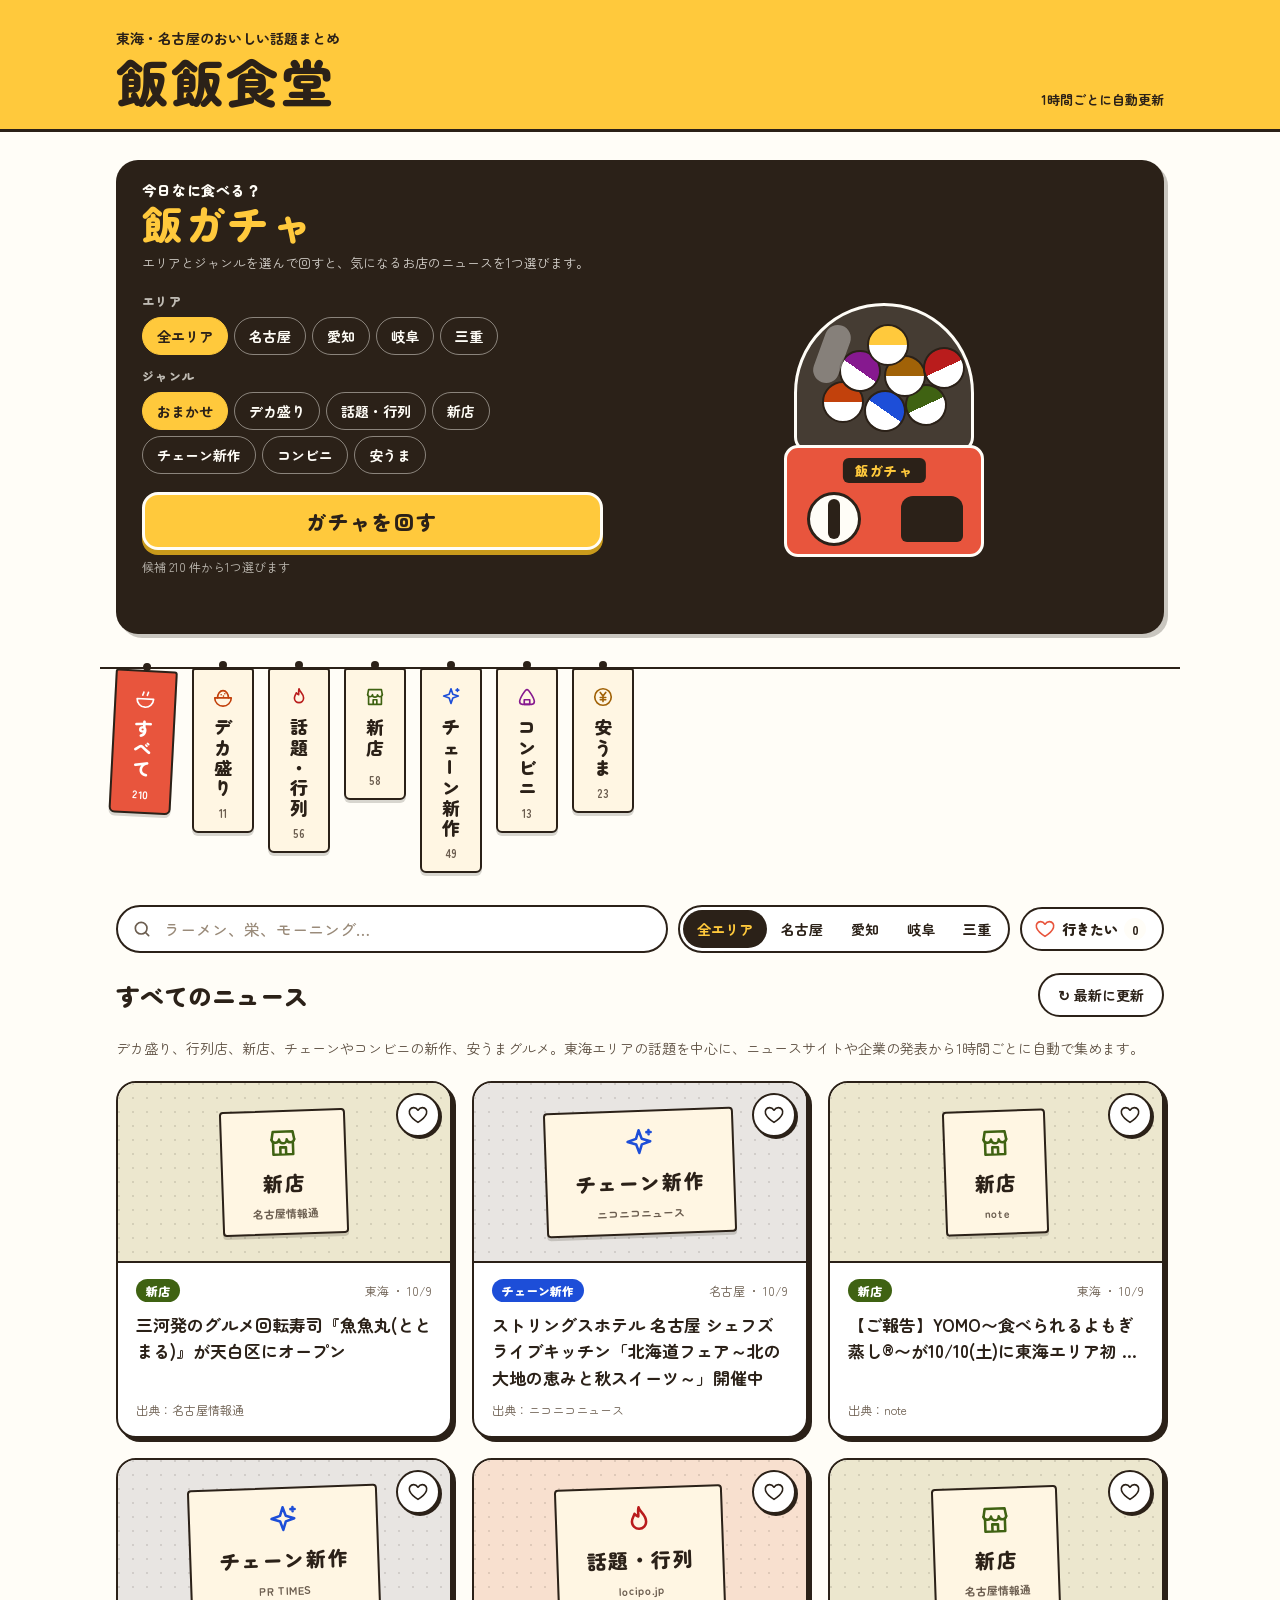
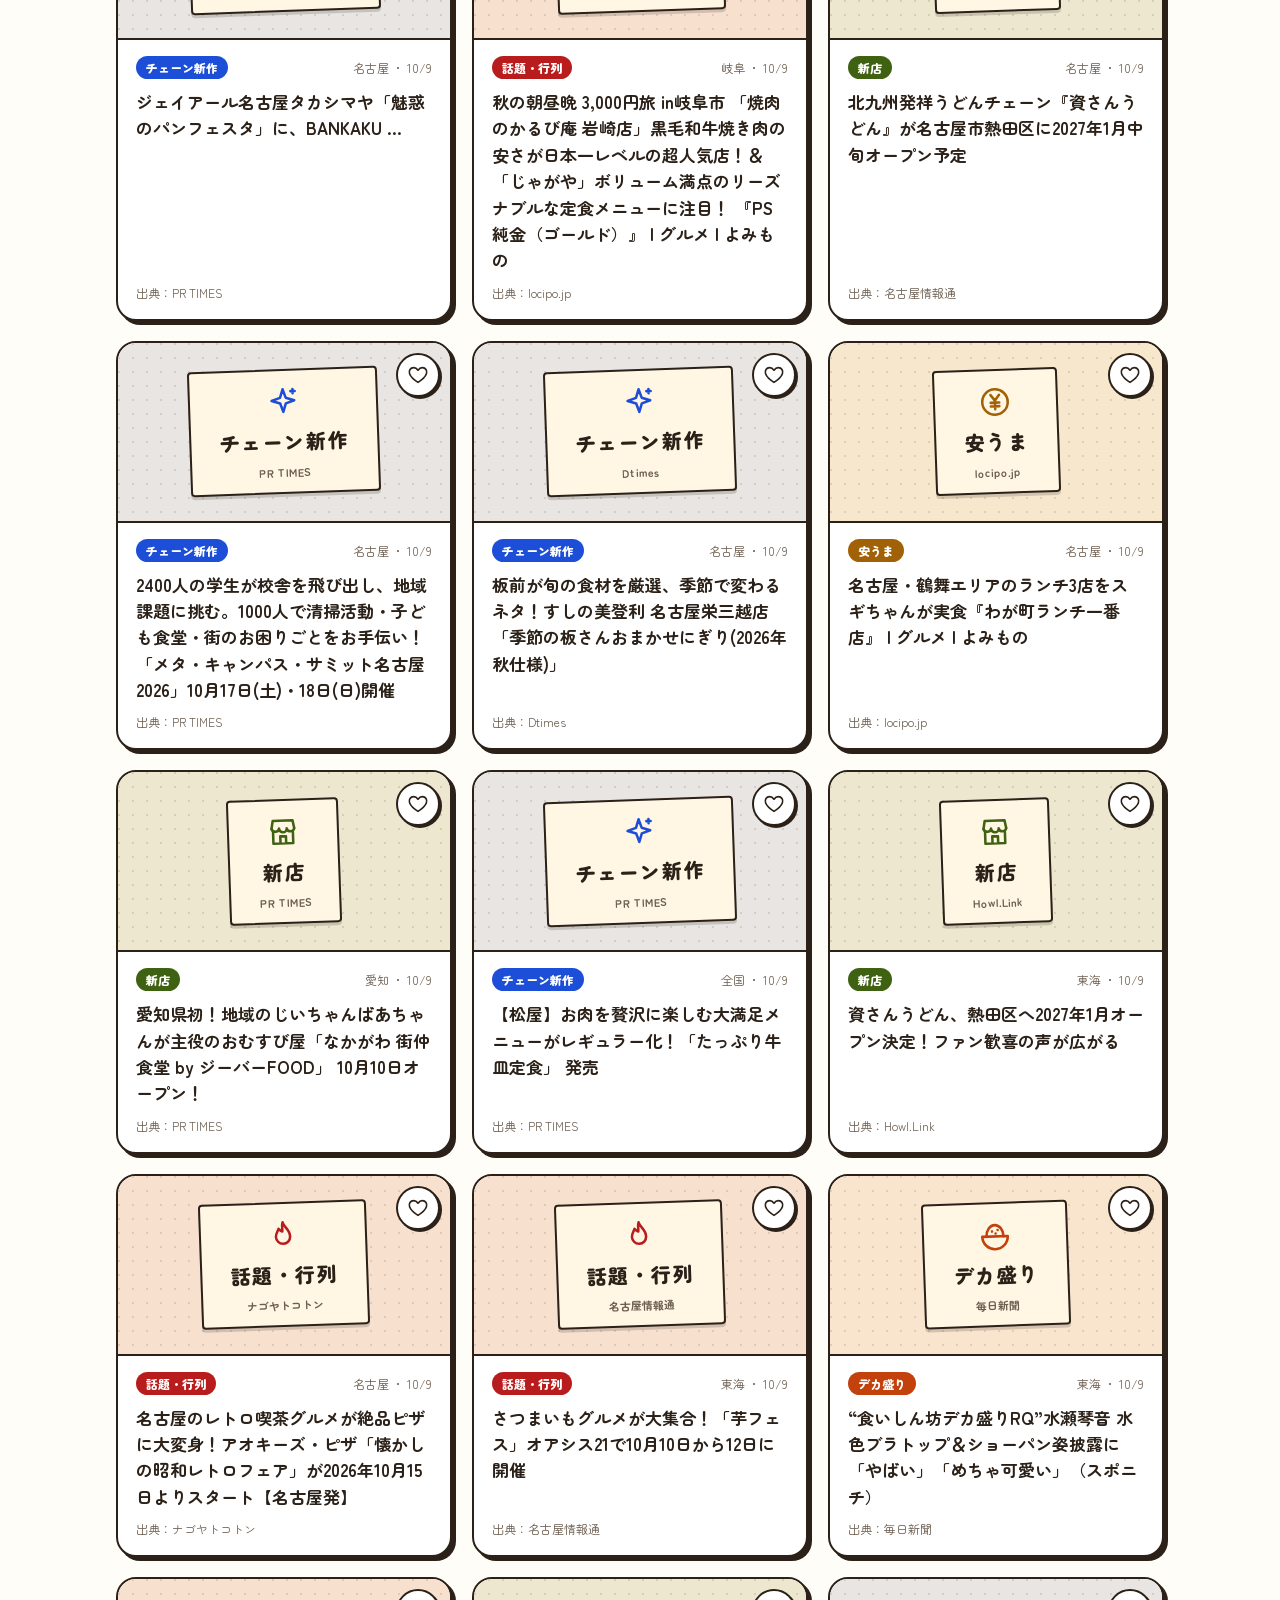
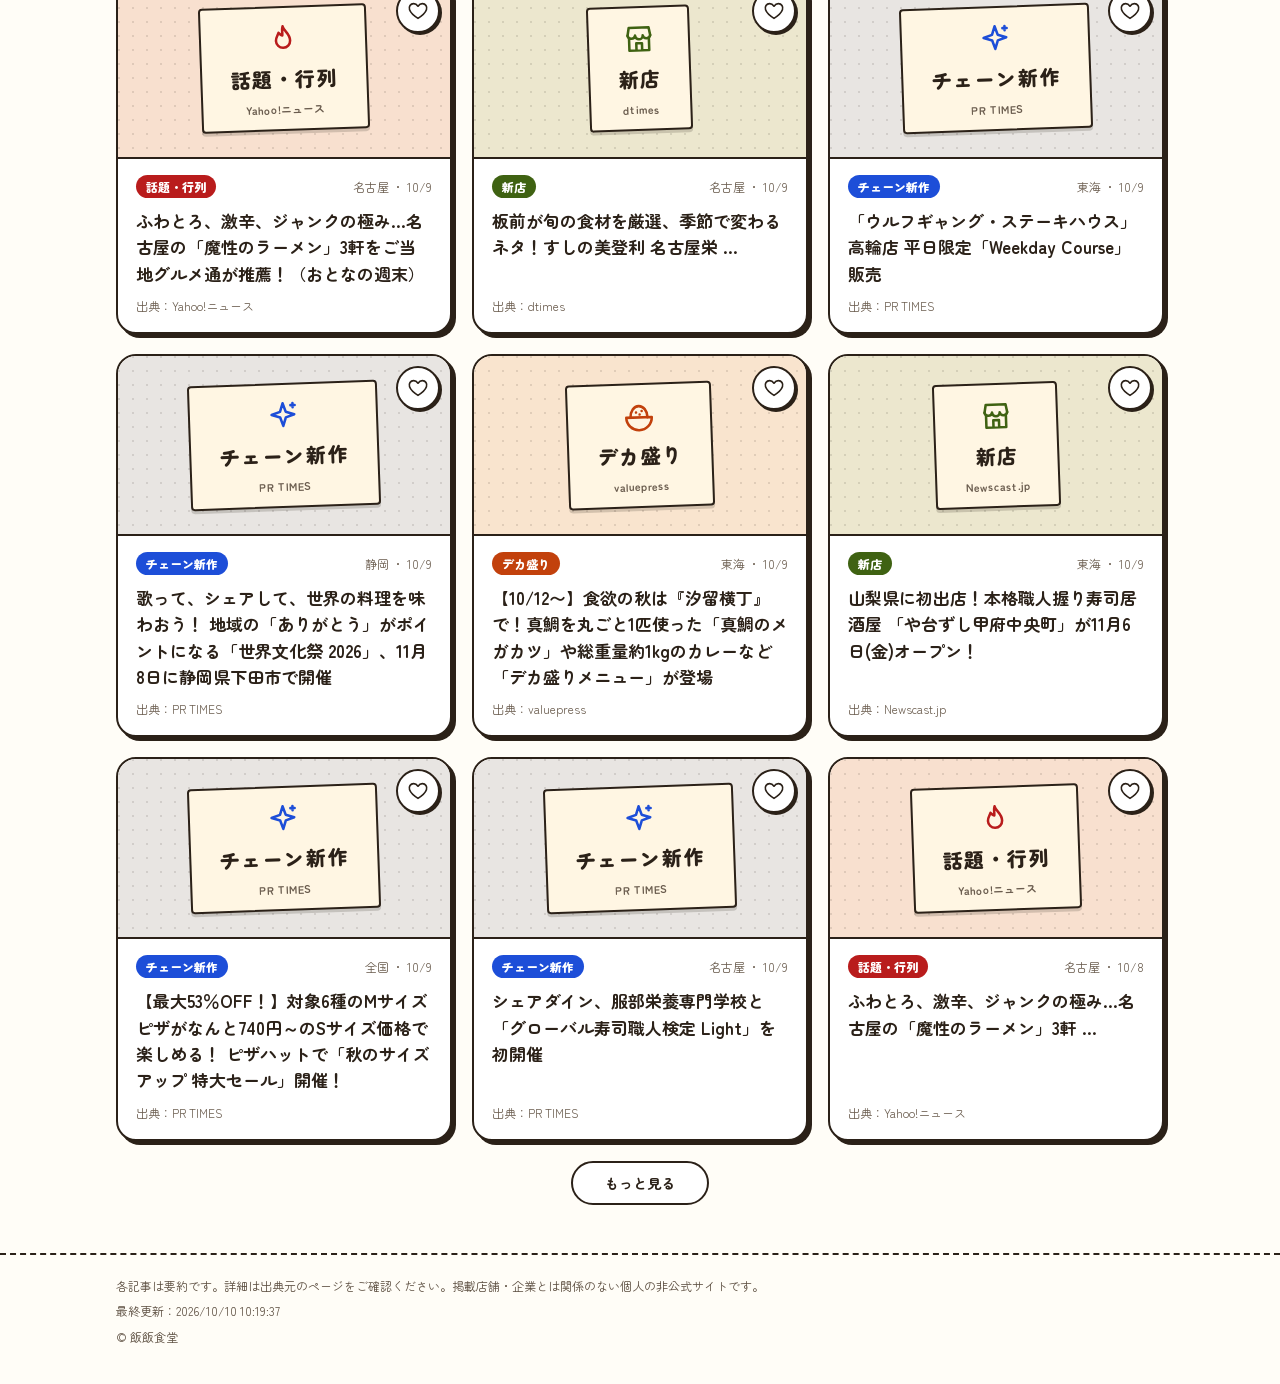
==== index.html @ e62eabb8 "日替わりを飯ガチャに置き換え エリアとジャンルを選んで回すと、ハンドルが回りカプセルが出て開く演出のあと記事を1つ表示  Co-Authored-By: Claude Opus 5.5 <norepl" ====
<!doctype html>
<html lang="ja">
<head>
<meta charset="utf-8">
<meta name="viewport" content="width=device-width, initial-scale=1, viewport-fit=cover">
<title>飯飯食堂｜東海・名古屋のおいしい話題まとめ</title>
<meta name="description" content="デカ盛り、行列店、新店、チェーンやコンビニの新作、安うまグルメ。東海・名古屋のグルメニュースを1時間ごとに自動でまとめる非公式サイト">
<meta name="theme-color" content="#FFC93C">
<meta property="og:title" content="飯飯食堂">
<meta property="og:description" content="東海・名古屋のおいしい話題を1時間ごとに自動でまとめるサイト">
<meta property="og:type" content="website">
<link rel="icon" href="assets/icon.svg" type="image/svg+xml">
<link rel="preconnect" href="https://fonts.googleapis.com">
<link rel="preconnect" href="https://fonts.gstatic.com" crossorigin>
<link href="https://fonts.googleapis.com/css2?family=Zen+Maru+Gothic:wght@500;700;900&display=swap" rel="stylesheet">
<link rel="stylesheet" href="assets/style.css">
</head>
<body>
<header class="site-header">
  <div class="wrap header-inner">
    <div>
      <p class="tagline">東海・名古屋のおいしい話題まとめ</p>
      <h1 class="logo">飯飯食堂</h1>
    </div>
    <p class="update-note">1時間ごとに自動更新</p>
  </div>
</header>

<div class="ticker" id="ticker" hidden>
  <div class="wrap ticker-inner">
    <span class="ticker-badge">● 速報</span>
    <a class="ticker-text" id="ticker-text" href="#" target="_blank" rel="noopener"></a>
  </div>
</div>

<main class="wrap main">
  <section class="gacha" id="gacha" aria-labelledby="gacha-heading">
    <div class="gacha-head">
      <h2 class="gacha-heading" id="gacha-heading"><span class="gacha-small">今日なに食べる？</span>飯ガチャ</h2>
      <p class="gacha-lead">エリアとジャンルを選んで回すと、気になるお店のニュースを1つ選びます。</p>
    </div>
    <div class="gacha-body">
      <div class="gacha-controls">
        <p class="g-label" id="g-area-label">エリア</p>
        <div class="g-pills" id="g-area" role="group" aria-labelledby="g-area-label"></div>
        <p class="g-label" id="g-genre-label">ジャンル</p>
        <div class="g-pills" id="g-genre" role="group" aria-labelledby="g-genre-label"></div>
        <button type="button" class="g-spin" id="g-spin">ガチャを回す</button>
        <p class="g-pool" id="g-pool" aria-live="polite"></p>
      </div>
      <div class="gacha-stage">
        <div class="machine" id="machine" aria-hidden="true">
          <div class="dome">
            <span class="cap" style="--c:#C2410C;left:14%;top:52%"></span>
            <span class="cap" style="--c:#1D4ED8;left:38%;top:58%"></span>
            <span class="cap" style="--c:#3F6212;left:62%;top:54%"></span>
            <span class="cap" style="--c:#86198F;left:24%;top:30%"></span>
            <span class="cap" style="--c:#A16207;left:50%;top:34%"></span>
            <span class="cap" style="--c:#B91C1C;left:72%;top:28%"></span>
            <span class="cap" style="--c:#FFC93C;left:40%;top:12%"></span>
          </div>
          <div class="base">
            <span class="plate">飯ガチャ</span>
            <span class="handle"><span class="grip"></span></span>
            <span class="outlet"></span>
          </div>
          <span class="drop" id="drop"><span class="cap-top"></span><span class="cap-bottom"></span></span>
        </div>
        <div class="g-result" id="g-result" hidden></div>
      </div>
    </div>
  </section>

  <nav class="tabs" id="tabs" aria-label="カテゴリ"></nav>

  <div class="tools">
    <form class="search" id="search-form" role="search">
      <label class="visually-hidden" for="q">キーワードで探す</label>
      <svg class="search-icon" viewBox="0 0 24 24" fill="none" stroke="currentColor" stroke-width="2" stroke-linecap="round" aria-hidden="true"><circle cx="11" cy="11" r="7"/><path d="M20 20l-3.5-3.5"/></svg>
      <input type="search" id="q" placeholder="ラーメン、栄、モーニング…" autocomplete="off" enterkeyhint="search">
    </form>
    <div class="tool-row">
      <div class="areas" id="areas" role="group" aria-label="エリア"></div>
      <button type="button" class="saved-toggle" id="saved-toggle" aria-pressed="false" aria-label="行きたいリスト"><span class="saved-label">行きたい</span> <span class="saved-count" id="saved-count">0</span></button>
    </div>
  </div>

  <div class="list-head">
    <h2 id="heading">すべてのニュース</h2>
    <span class="new-count" id="new-count" hidden></span>
    <button type="button" class="refresh" id="refresh">↻ 最新に更新</button>
  </div>
  <p class="lead">デカ盛り、行列店、新店、チェーンやコンビニの新作、安うまグルメ。東海エリアの話題を中心に、ニュースサイトや企業の発表から1時間ごとに自動で集めます。</p>
  <p class="status" id="status">ニュースを読み込み中…</p>

  <div class="grid" id="grid"></div>
  <button type="button" class="more" id="more" hidden>もっと見る</button>
</main>

<footer class="site-footer">
  <div class="wrap">
    <p>各記事は要約です。詳細は出典元のページをご確認ください。掲載店舗・企業とは関係のない個人の非公式サイトです。</p>
    <p id="updated"></p>
    <p>© 飯飯食堂</p>
  </div>
</footer>

<script src="assets/app.js"></script>
</body>
</html>
---- assets/style.css ----
:root {
  --ink: #2B2118;
  --sub: #5C4E40;
  --muted: #6B5D4F;
  --ground: #FFFDF7;
  --yellow: #FFC93C;
  --red: #E8553D;
  --card: #FFFFFF;
  --photo: #F3E6C4;
}

* { box-sizing: border-box; }

body {
  margin: 0;
  background: var(--ground);
  color: var(--ink);
  font-family: 'Zen Maru Gothic', 'Hiragino Maru Gothic ProN', 'Hiragino Sans', sans-serif;
  -webkit-text-size-adjust: 100%;
}

a { color: var(--ink); text-decoration: none; }
a:hover { color: #C2410C; }
button { font-family: inherit; cursor: pointer; }

.wrap {
  max-width: 1080px;
  margin: 0 auto;
  padding-left: max(16px, env(safe-area-inset-left));
  padding-right: max(16px, env(safe-area-inset-right));
}

/* ヘッダー */
.site-header { background: var(--yellow); border-bottom: 3px solid var(--ink); }
.header-inner {
  padding-top: 28px; padding-bottom: 20px;
  display: flex; flex-wrap: wrap; align-items: flex-end; justify-content: space-between; gap: 12px;
}
.tagline { margin: 0 0 4px; font-size: 14px; font-weight: 700; }
.logo { margin: 0; font-size: 52px; font-weight: 900; letter-spacing: 0.06em; line-height: 1.1; }
.update-note { margin: 0; font-size: 13px; font-weight: 700; }

/* 速報 */
.ticker { background: var(--ink); color: var(--ground); }
.ticker-inner { padding-top: 10px; padding-bottom: 10px; display: flex; align-items: center; gap: 12px; font-size: 14px; }
.ticker-badge {
  background: var(--red); color: #fff; font-weight: 900;
  padding: 2px 10px; border-radius: 999px; flex-shrink: 0;
}
.ticker-text { color: var(--ground); overflow: hidden; white-space: nowrap; text-overflow: ellipsis; min-width: 0; }
.ticker-text:hover { color: var(--yellow); }

/* 本体 */
.main { padding-top: 28px; padding-bottom: 48px; display: flex; flex-direction: column; gap: 20px; }


/* ===== カテゴリ：食堂のお品書き札 ===== */
.tabs { position: relative; }
.tab { all: unset; box-sizing: border-box; cursor: pointer; font-family: inherit; -webkit-tap-highlight-color: transparent; }
.tab:focus-visible { outline: 3px solid var(--red); outline-offset: 2px; }
.tab-icon { display: inline-flex; }
.tab-icon svg { width: 100%; height: 100%; }

.tabs {
  display: flex; flex-wrap: nowrap; align-items: flex-start; gap: 10px; overflow-x: auto; scrollbar-width: none;
  margin: 0 -16px; padding: 14px 16px 12px;
  background:
    linear-gradient(var(--ink), var(--ink)) 0 13px / 100% 2px no-repeat;
}
.tabs::-webkit-scrollbar { display: none; }
.tab {
  flex: 0 0 auto; position: relative;
  width: 54px; min-height: 132px; padding: 16px 0 10px;
  display: flex; flex-direction: column; align-items: center; gap: 8px;
  background: #FFF6E3; border: 2px solid var(--ink); border-radius: 3px 3px 6px 6px;
  box-shadow: 0 3px 0 rgba(43, 33, 24, 0.18);
  color: var(--ink); transform-origin: 50% 0;
  transition: transform .25s cubic-bezier(.3, 1.6, .5, 1), background .2s, color .2s;
}
.tab::before { /* 吊るしている釘 */
  content: ""; position: absolute; top: -9px; left: 50%; width: 8px; height: 8px; margin-left: -4px;
  border-radius: 50%; background: var(--ink);
}
.tab-icon { width: 22px; height: 22px; color: var(--cat); }
.tab-label {
  display: flex; flex-direction: column; align-items: center;
  font-size: 16px; font-weight: 900; line-height: 1.12;
}
.tab-label .ch { display: block; }
.tab-label .chouon { transform: rotate(90deg); }
.count {
  margin-top: auto; font-size: 11px; font-weight: 700; color: var(--muted);
}
.tab:hover { transform: rotate(-2deg); }
.tab[aria-pressed="true"] {
  background: var(--red); color: #fff; transform: rotate(3deg) translateY(2px);
}
.tab[aria-pressed="true"] .tab-icon,
.tab[aria-pressed="true"] .count { color: #fff; }

@media (min-width: 720px) {
  .tabs { gap: 14px; }
  .tab { width: 62px; }
  .tab-label { font-size: 18px; }
}

.list-head { display: flex; flex-wrap: wrap; align-items: center; justify-content: space-between; gap: 12px; }
.list-head h2 { margin: 0; font-size: 24px; font-weight: 900; }
.refresh, .more {
  background: #fff; border: 2px solid var(--ink); border-radius: 999px;
  padding: 10px 18px; font-size: 14px; font-weight: 700; color: var(--ink); min-height: 44px;
}
.refresh:disabled { opacity: 0.5; cursor: default; }
.more { align-self: center; padding: 10px 32px; }

.lead { margin: 0; font-size: 14px; line-height: 1.7; color: var(--sub); }
.status { margin: 0; font-size: 14px; color: var(--muted); }
.status:empty { display: none; }

/* カード */
.grid { display: grid; grid-template-columns: repeat(auto-fill, minmax(300px, 1fr)); gap: 20px; }

.card {
  position: relative;
  background: var(--card); border: 2px solid var(--ink); border-radius: 20px; overflow: hidden;
  display: flex; flex-direction: column; box-shadow: 4px 4px 0 var(--ink);
  transition: transform 0.12s ease, box-shadow 0.12s ease;
}
.card:hover { transform: translate(-2px, -2px); box-shadow: 6px 6px 0 var(--ink); }
.card-link { display: flex; flex-direction: column; flex: 1; color: var(--ink); }
.card-link:hover { color: var(--ink); }
.card-link:hover .title { text-decoration: underline; text-decoration-thickness: 2px; text-underline-offset: 4px; }

.photo {
  position: relative;
  height: 180px; background: var(--photo); border-bottom: 2px solid var(--ink);
  display: flex; align-items: center; justify-content: center; overflow: hidden;
}
.photo img { width: 100%; height: 100%; object-fit: cover; display: block; }
.photo.no-photo {
  background:
    radial-gradient(circle at 1px 1px, rgba(43, 33, 24, 0.12) 1px, transparent 0) 0 0 / 14px 14px,
    color-mix(in srgb, var(--cat) 10%, #FFF6E3);
}
.photo-fallback {
  display: flex; flex-direction: column; align-items: center; gap: 8px;
  padding: 14px 28px 12px; background: #FFF6E3; border: 2px solid var(--ink); border-radius: 4px;
  box-shadow: 0 3px 0 rgba(43, 33, 24, 0.18); transform: rotate(-2deg); max-width: 80%;
}
.photo-fallback .tab-icon { width: 34px; height: 34px; color: var(--cat); }
.fb-label { font-size: 20px; font-weight: 900; letter-spacing: 0.08em; color: var(--ink); }
.fb-source { font-size: 11px; font-weight: 700; color: var(--muted); white-space: nowrap; overflow: hidden; text-overflow: ellipsis; max-width: 100%; }
.fb-source:empty { display: none; }

.card-body { padding: 16px 18px 18px; display: flex; flex-direction: column; gap: 10px; flex: 1; }
.meta { display: flex; align-items: center; justify-content: space-between; gap: 8px; }
.chip { font-size: 12px; font-weight: 900; color: #fff; padding: 3px 10px; border-radius: 999px; white-space: nowrap; }
.when { font-size: 12px; color: var(--muted); text-align: right; }
.title { font-size: 17px; font-weight: 700; line-height: 1.55; }
.source { font-size: 12px; color: var(--muted); margin-top: auto; }

/* フッター */
.site-footer { border-top: 2px dashed var(--ink); }
.site-footer .wrap { padding-top: 20px; padding-bottom: 32px; }
.site-footer p { margin: 0 0 4px; font-size: 12px; line-height: 1.8; color: var(--sub); }

@media (max-width: 600px) {
  .logo { font-size: 42px; }
  .grid { grid-template-columns: minmax(0, 1fr); gap: 16px; }
  .photo { height: 160px; }
}

/* ===== 共通の小物 ===== */
.visually-hidden {
  position: absolute !important; width: 1px; height: 1px; padding: 0; margin: -1px;
  overflow: hidden; clip: rect(0 0 0 0); white-space: nowrap; border: 0;
}
.list-head .refresh { margin-left: auto; }

/* NEW */
.new-badge {
  position: absolute; top: 12px; left: 12px; z-index: 1;
  background: var(--red); color: #fff; font-size: 12px; font-weight: 900; letter-spacing: 0.08em;
  padding: 4px 10px; border: 2px solid var(--ink); border-radius: 4px; transform: rotate(-4deg);
  box-shadow: 2px 2px 0 var(--ink);
}
.new-count {
  background: var(--red); color: #fff; font-size: 13px; font-weight: 900;
  padding: 4px 12px; border-radius: 999px;
}

/* 行きたいボタン */
.save-btn {
  position: absolute; top: 10px; right: 10px; z-index: 2;
  width: 44px; height: 44px; border-radius: 50%; padding: 0;
  display: flex; align-items: center; justify-content: center;
  background: #fff; border: 2px solid var(--ink); color: var(--ink); cursor: pointer;
  box-shadow: 2px 2px 0 var(--ink); -webkit-tap-highlight-color: transparent;
}
.save-btn .heart, .saved-toggle .heart { display: inline-flex; width: 22px; height: 22px; }
.save-btn .heart svg, .saved-toggle .heart svg { width: 100%; height: 100%; }
.save-btn[aria-pressed="true"] { background: var(--red); color: #fff; }
.save-btn[aria-pressed="true"] .heart svg { fill: currentColor; }
.save-btn.pop { animation: pop .35s cubic-bezier(.3, 1.8, .5, 1); }
@keyframes pop { 0% { transform: scale(.7); } 100% { transform: scale(1); } }
.save-btn:focus-visible, .saved-toggle:focus-visible, .area:focus-visible { outline: 3px solid var(--red); outline-offset: 2px; }

/* ===== 飯ガチャ ===== */
.gacha {
  background: var(--ink); color: var(--ground);
  border-radius: 22px; padding: 18px 16px 20px;
  display: flex; flex-direction: column; gap: 14px;
  box-shadow: 4px 4px 0 rgba(43, 33, 24, 0.25);
}
.gacha-heading { margin: 0; font-size: 34px; font-weight: 900; letter-spacing: 0.08em; color: var(--yellow); line-height: 1.15; }
.gacha-small { display: block; font-size: 14px; color: var(--ground); letter-spacing: 0.06em; margin-bottom: 2px; }
.gacha-lead { margin: 6px 0 0; font-size: 13px; line-height: 1.7; color: rgba(255, 253, 247, 0.8); }
.gacha-body { display: grid; grid-template-columns: minmax(0, 1fr); gap: 16px; }
.gacha-controls { display: flex; flex-direction: column; gap: 8px; }
.g-label { margin: 4px 0 0; font-size: 12px; font-weight: 900; letter-spacing: 0.12em; color: rgba(255, 253, 247, 0.7); }
.g-pills { display: flex; flex-wrap: wrap; gap: 6px; }
.g-pill {
  min-height: 38px; padding: 0 14px; border-radius: 999px; cursor: pointer;
  background: transparent; color: var(--ground); border: 1.5px solid rgba(255, 253, 247, 0.45);
  font-family: inherit; font-size: 14px; font-weight: 700;
}
.g-pill[aria-pressed="true"] { background: var(--cat, var(--yellow)); border-color: var(--cat, var(--yellow)); color: #fff; }
.g-pill:not([style])[aria-pressed="true"] { color: var(--ink); }
.g-pill:focus-visible, .g-spin:focus-visible, .g-again:focus-visible { outline: 3px solid var(--yellow); outline-offset: 2px; }
.g-spin {
  margin-top: 10px; min-height: 58px; border-radius: 16px; cursor: pointer;
  background: var(--yellow); color: var(--ink); border: 3px solid var(--ground);
  font-family: inherit; font-size: 20px; font-weight: 900; letter-spacing: 0.1em;
  box-shadow: 0 5px 0 #C99A1B; transition: transform .1s, box-shadow .1s;
}
.g-spin:active:not(:disabled) { transform: translateY(4px); box-shadow: 0 1px 0 #C99A1B; }
.g-spin:disabled { opacity: 0.5; cursor: default; }
.g-pool { margin: 0; font-size: 12px; color: rgba(255, 253, 247, 0.7); }

.gacha-stage { display: flex; justify-content: center; align-items: flex-start; min-height: 290px; }

/* ガチャの機械（CSSで描画） */
.machine { position: relative; width: 200px; height: 290px; flex: none; }
.machine[hidden] { display: none; }
.dome {
  position: absolute; left: 10px; top: 0; width: 180px; height: 150px; overflow: hidden;
  border: 3px solid var(--ground); border-radius: 90px 90px 16px 16px;
  background: rgba(255, 253, 247, 0.12);
}
.dome::after {
  content: ""; position: absolute; left: 22px; top: 18px; width: 26px; height: 60px; border-radius: 20px;
  background: rgba(255, 255, 255, 0.35); transform: rotate(20deg);
}
.cap {
  position: absolute; width: 42px; height: 42px; border-radius: 50%; border: 2px solid var(--ink);
  background: linear-gradient(var(--c) 50%, #fff 50%);
}
.cap:nth-child(2n) { transform: rotate(35deg); }
.cap:nth-child(3n) { transform: rotate(-25deg); }
.base {
  position: absolute; left: 0; top: 142px; width: 200px; height: 112px;
  background: var(--red); border: 3px solid var(--ground); border-radius: 14px;
}
.plate {
  position: absolute; left: 50%; top: 10px; transform: translateX(-50%);
  background: var(--ink); color: var(--yellow); font-size: 13px; font-weight: 900; letter-spacing: 0.12em;
  padding: 3px 12px; border-radius: 6px; white-space: nowrap;
}
.handle {
  position: absolute; left: 20px; top: 44px; width: 54px; height: 54px; border-radius: 50%;
  background: var(--ground); border: 3px solid var(--ink);
}
.grip { position: absolute; left: 50%; top: 4px; bottom: 4px; width: 12px; margin-left: -6px; border-radius: 6px; background: var(--ink); }
.outlet { position: absolute; right: 18px; bottom: 12px; width: 62px; height: 46px; border-radius: 12px 12px 6px 6px; background: var(--ink); }
.drop {
  position: absolute; left: 127px; top: 196px; width: 46px; height: 46px; opacity: 0; z-index: 2;
  --c: var(--yellow);
}
.cap-top, .cap-bottom {
  position: absolute; left: 0; width: 46px; height: 23px; border: 2px solid var(--ink); box-sizing: border-box;
  transition: transform .45s cubic-bezier(.3, 1.4, .5, 1), opacity .45s;
}
.cap-top { top: 0; border-radius: 23px 23px 0 0; background: var(--c); border-bottom-width: 1px; }
.cap-bottom { bottom: 0; border-radius: 0 0 23px 23px; background: #fff; border-top-width: 1px; }

.machine.spinning .handle { animation: g-turn 1s cubic-bezier(.5, 0, .3, 1); }
.machine.spinning .cap { animation: g-jiggle .18s ease-in-out 6 alternate; }
.machine.dropping .drop { animation: g-drop .8s ease-in forwards; }
.machine.opening .drop { opacity: 1; transform: translateY(46px); filter: drop-shadow(0 0 14px #FFC93C); }
.machine.opening .cap-top { transform: translate(-18px, -30px) rotate(-50deg); opacity: 0; }
.machine.opening .cap-bottom { transform: translate(14px, 10px) rotate(30deg); opacity: 0; }
@keyframes g-turn { to { transform: rotate(720deg); } }
@keyframes g-jiggle { from { translate: 0 0; } to { translate: 3px -8px; } }
@keyframes g-drop {
  0% { opacity: 0; transform: translateY(-14px) scale(.6); }
  25% { opacity: 1; transform: translateY(0) scale(1); }
  60% { transform: translateY(46px); }
  75% { transform: translateY(34px); }
  88% { transform: translateY(46px); }
  94% { transform: translateY(42px); }
  100% { opacity: 1; transform: translateY(46px); }
}

/* 結果 */
.g-result { width: 100%; display: flex; flex-direction: column; gap: 12px; }
.g-result[hidden] { display: none; }
.g-result.show { animation: g-pop .5s cubic-bezier(.3, 1.6, .5, 1); }
@keyframes g-pop { from { transform: scale(.85); opacity: 0; } to { transform: scale(1); opacity: 1; } }
.g-hit { margin: 0; font-size: 20px; font-weight: 900; color: var(--yellow); display: flex; align-items: center; gap: 8px; flex-wrap: wrap; }
.g-hit-chip { background: var(--ground); color: var(--ink); font-size: 15px; padding: 3px 12px; border-radius: 999px; }
.g-card { position: relative; background: #FFF6E3; color: var(--ink); border: 2px solid var(--ink); border-radius: 16px; overflow: hidden; }
.g-link { display: flex; flex-direction: column; color: var(--ink); }
.g-link:hover { color: var(--ink); }
.g-link .photo { height: 170px; }
.g-card-body { padding: 14px 16px 16px; display: flex; flex-direction: column; gap: 8px; }
.g-card-body .when { text-align: left; }
.g-title { font-size: 18px; font-weight: 900; line-height: 1.5; }
.g-cta { font-size: 14px; font-weight: 900; color: #B42318; }
.g-link:hover .g-title { text-decoration: underline; text-decoration-thickness: 2px; text-underline-offset: 5px; }
.g-again {
  align-self: center; min-height: 46px; padding: 0 22px; border-radius: 999px; cursor: pointer;
  background: transparent; color: var(--ground); border: 2px solid var(--ground);
  font-family: inherit; font-size: 15px; font-weight: 900;
}
@media (min-width: 760px) {
  .gacha { padding: 22px 26px 26px; }
  .gacha-heading { font-size: 40px; }
  .gacha-body { grid-template-columns: minmax(0, 1fr) minmax(0, 1.1fr); gap: 28px; align-items: start; }
  .gacha-stage { min-height: 320px; align-items: center; }
}
@media (prefers-reduced-motion: reduce) {
  .g-result.show { animation: none; }
}

/* ===== 検索・エリア・行きたい ===== */
.tools {
  display: grid; gap: 10px;
  grid-template-columns: minmax(0, 1fr) auto;
  grid-template-areas: "search saved" "areas areas";
}
.search { grid-area: search; }
.tool-row { display: contents; }
.areas { grid-area: areas; justify-self: start; }
.saved-toggle { grid-area: saved; }
.search { position: relative; margin: 0; }
.search-icon { position: absolute; left: 16px; top: 50%; width: 20px; height: 20px; margin-top: -10px; color: var(--muted); pointer-events: none; }
.search input {
  width: 100%; min-height: 48px; padding: 10px 16px 10px 46px;
  border: 2px solid var(--ink); border-radius: 999px; background: #fff; color: var(--ink);
  font-family: inherit; font-size: 16px; font-weight: 700; -webkit-appearance: none; appearance: none;
}
.search input::placeholder { color: #9A8B7A; font-weight: 500; }
.search input:focus { outline: none; box-shadow: 0 0 0 3px var(--yellow); }
.areas {
  display: flex; border: 2px solid var(--ink); border-radius: 999px; background: #fff; padding: 3px;
  overflow-x: auto; scrollbar-width: none; max-width: 100%;
}
.areas::-webkit-scrollbar { display: none; }
.area {
  flex: 0 0 auto; min-height: 38px; padding: 0 14px; border: 0; border-radius: 999px;
  background: transparent; color: var(--ink); font-family: inherit; font-size: 14px; font-weight: 700; cursor: pointer;
}
.area[aria-pressed="true"] { background: var(--ink); color: var(--yellow); }
.saved-toggle {
  display: inline-flex; align-items: center; gap: 6px; min-height: 44px; padding: 0 16px 0 12px;
  border: 2px solid var(--ink); border-radius: 999px; background: #fff; color: var(--ink);
  font-family: inherit; font-size: 14px; font-weight: 900; cursor: pointer;
}
.saved-toggle .heart { color: var(--red); }
.saved-count {
  min-width: 22px; height: 22px; padding: 0 6px; border-radius: 999px; background: var(--ground);
  display: inline-flex; align-items: center; justify-content: center; font-size: 12px;
}
.saved-toggle[aria-pressed="true"] { background: var(--red); color: #fff; }
.saved-toggle[aria-pressed="true"] .heart { color: #fff; }
.saved-toggle[aria-pressed="true"] .heart svg { fill: currentColor; }
.saved-toggle[aria-pressed="true"] .saved-count { background: #fff; color: var(--red); }
@media (max-width: 420px) {
  .saved-toggle { padding: 0 12px 0 10px; }
  .saved-label { display: none; }
}
@media (min-width: 760px) {
  .tools { grid-template-columns: minmax(0, 1fr) auto auto; grid-template-areas: "search areas saved"; align-items: center; }
}
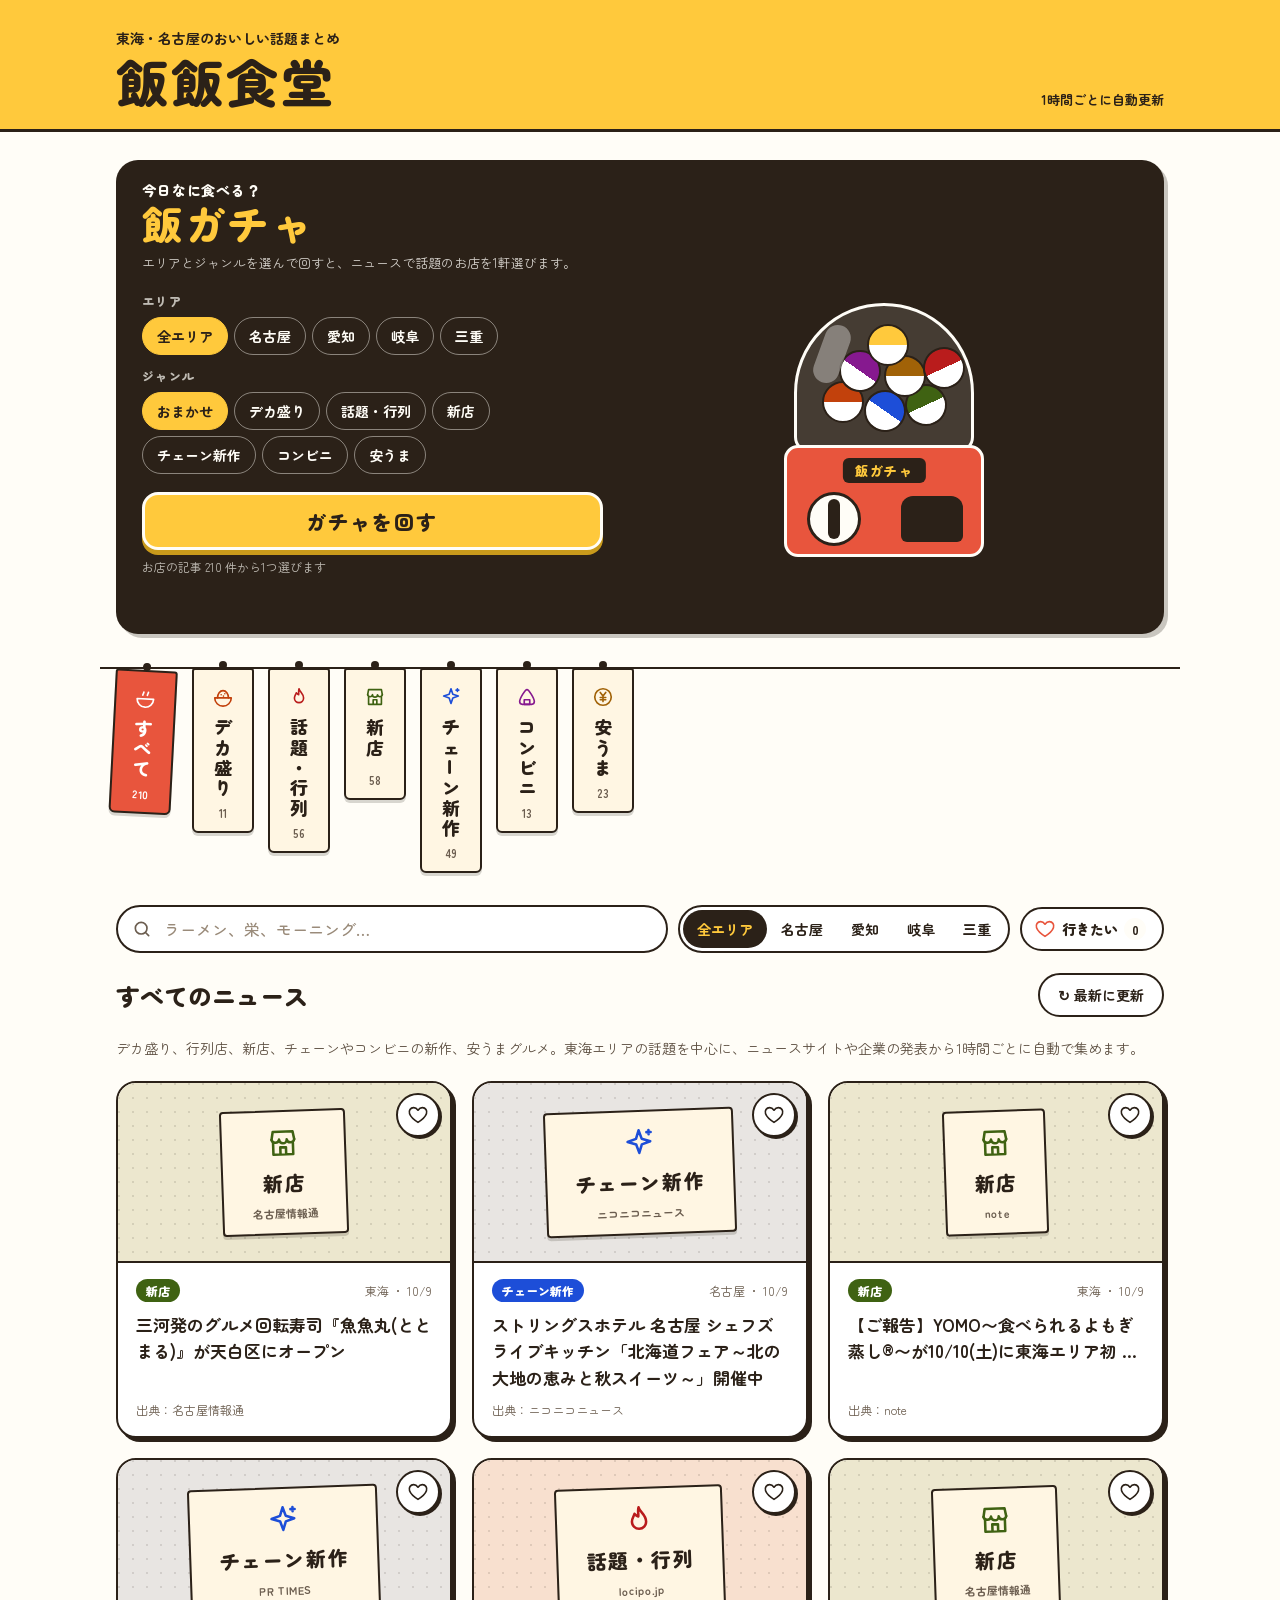
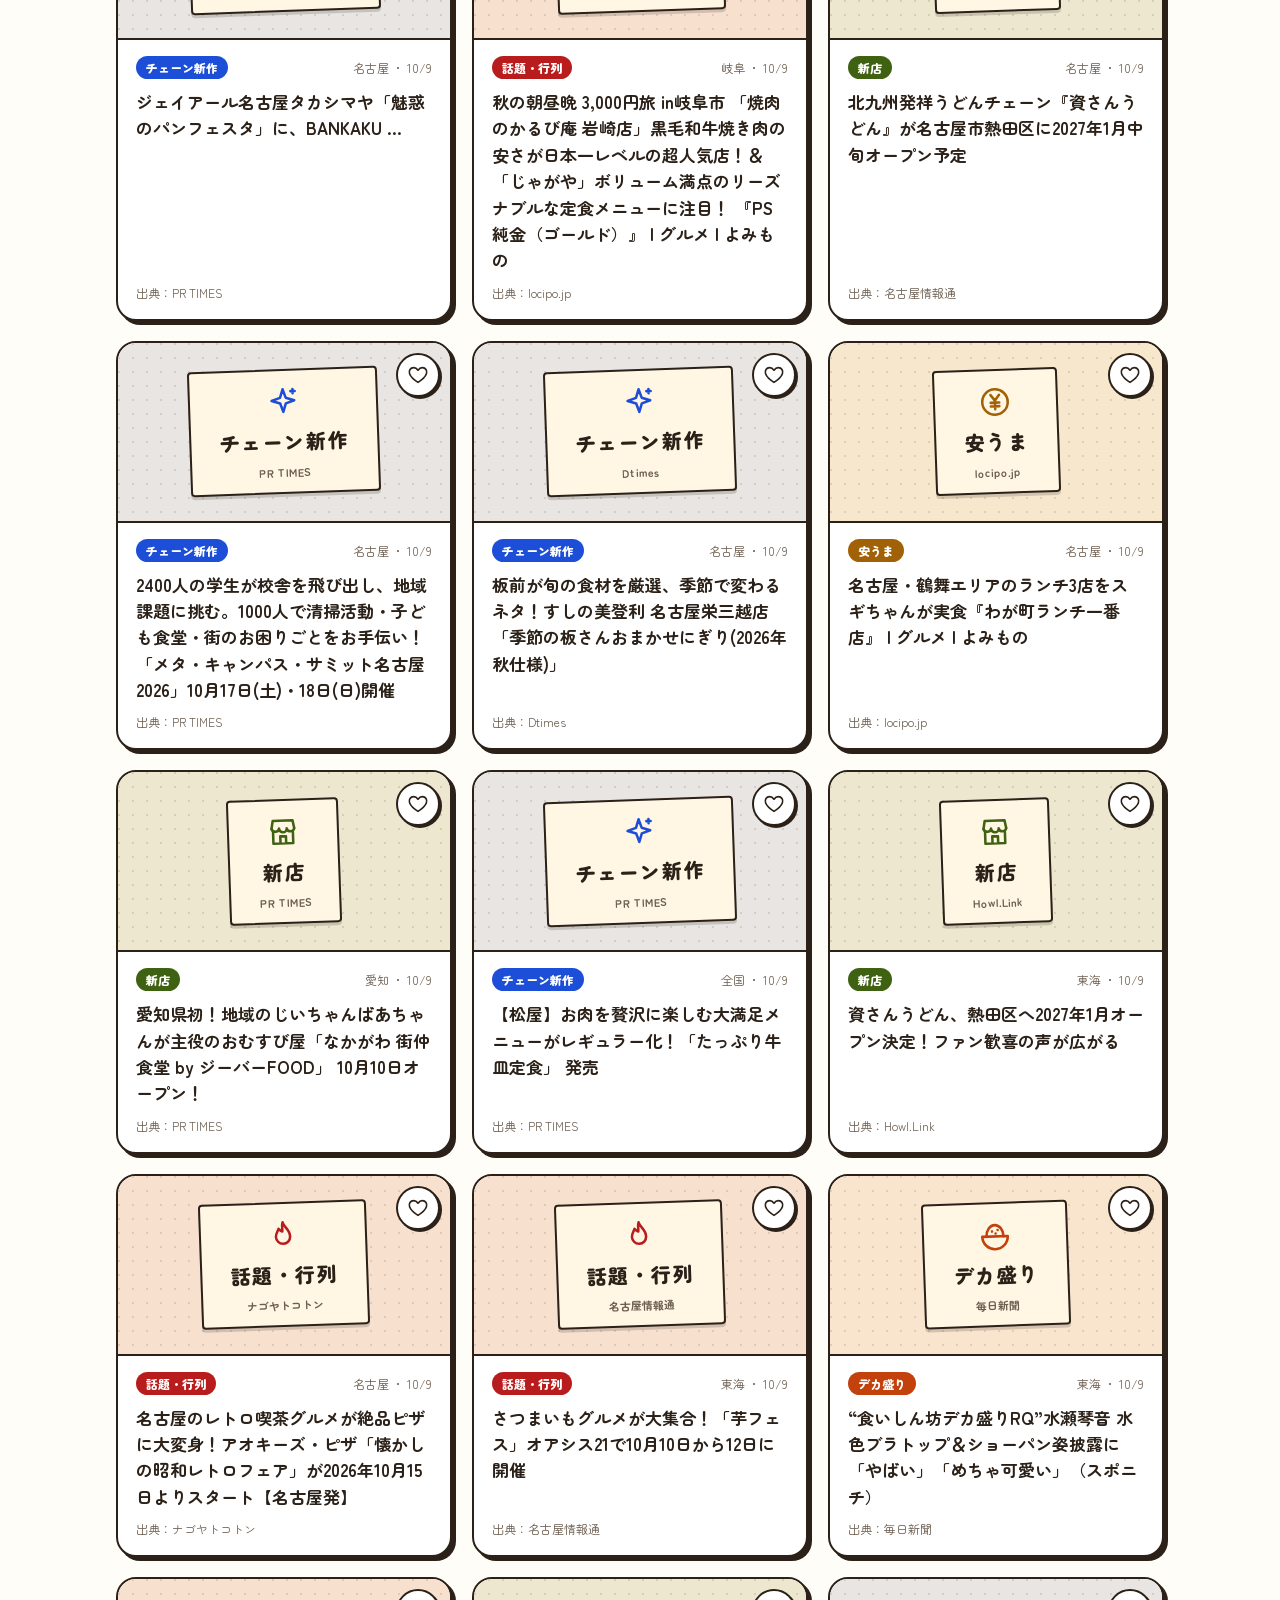
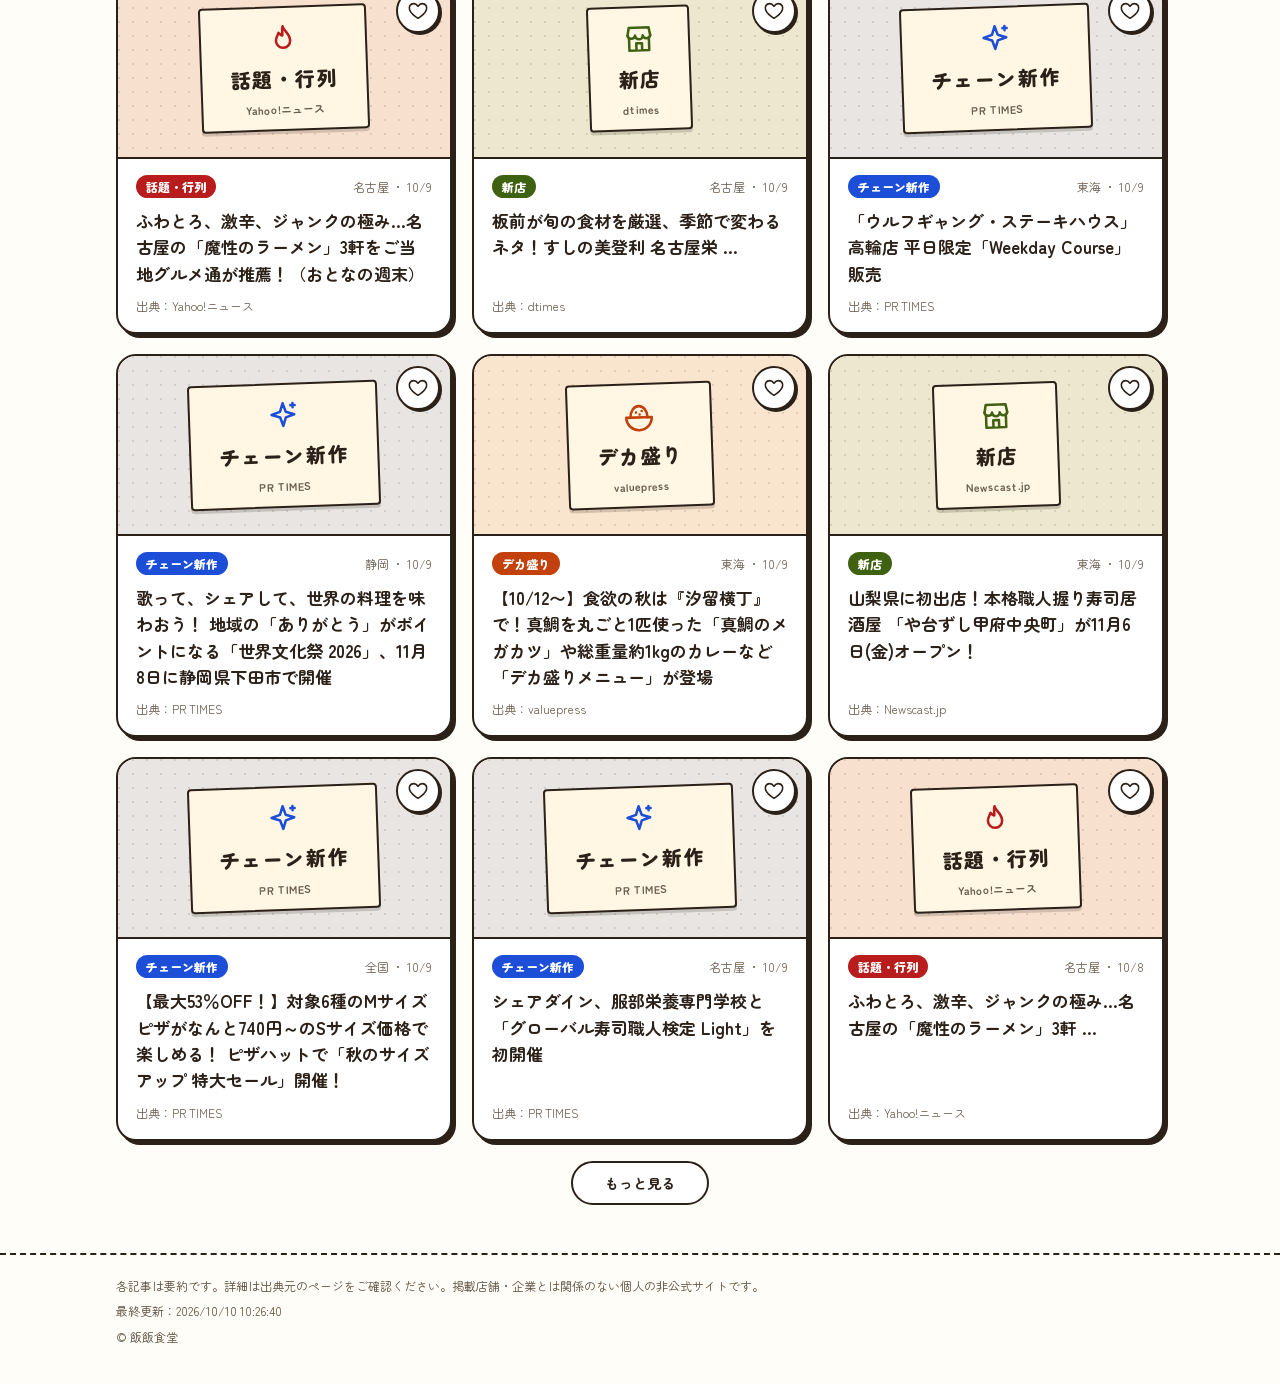
==== commit c88104e1: "飯ガチャの候補を東海のお店の記事に限定し、地図ボタンを追加 - まとめ記事・新商品・イベント・企業ニュース・他地域の記事を候補から除外 - 見出しから店名を取り出し、Googleマップ検索へのリンクを" ====
--- a/index.html
+++ b/index.html
@@ -37,7 +37,7 @@
   <section class="gacha" id="gacha" aria-labelledby="gacha-heading">
     <div class="gacha-head">
       <h2 class="gacha-heading" id="gacha-heading"><span class="gacha-small">今日なに食べる？</span>飯ガチャ</h2>
-      <p class="gacha-lead">エリアとジャンルを選んで回すと、気になるお店のニュースを1つ選びます。</p>
+      <p class="gacha-lead">エリアとジャンルを選んで回すと、ニュースで話題のお店を1軒選びます。</p>
     </div>
     <div class="gacha-body">
       <div class="gacha-controls">
--- a/assets/style.css
+++ b/assets/style.css
@@ -317,6 +317,13 @@
 .g-title { font-size: 18px; font-weight: 900; line-height: 1.5; }
 .g-cta { font-size: 14px; font-weight: 900; color: #B42318; }
 .g-link:hover .g-title { text-decoration: underline; text-decoration-thickness: 2px; text-underline-offset: 5px; }
+.g-actions { display: flex; flex-wrap: wrap; justify-content: center; gap: 10px; }
+.g-map {
+  display: inline-flex; align-items: center; min-height: 46px; padding: 0 20px; border-radius: 999px;
+  background: var(--yellow); color: var(--ink); border: 2px solid var(--yellow);
+  font-size: 15px; font-weight: 900; max-width: 100%; overflow: hidden; text-overflow: ellipsis; white-space: nowrap;
+}
+.g-map:hover { color: var(--ink); background: #FFD866; }
 .g-again {
   align-self: center; min-height: 46px; padding: 0 22px; border-radius: 999px; cursor: pointer;
   background: transparent; color: var(--ground); border: 2px solid var(--ground);
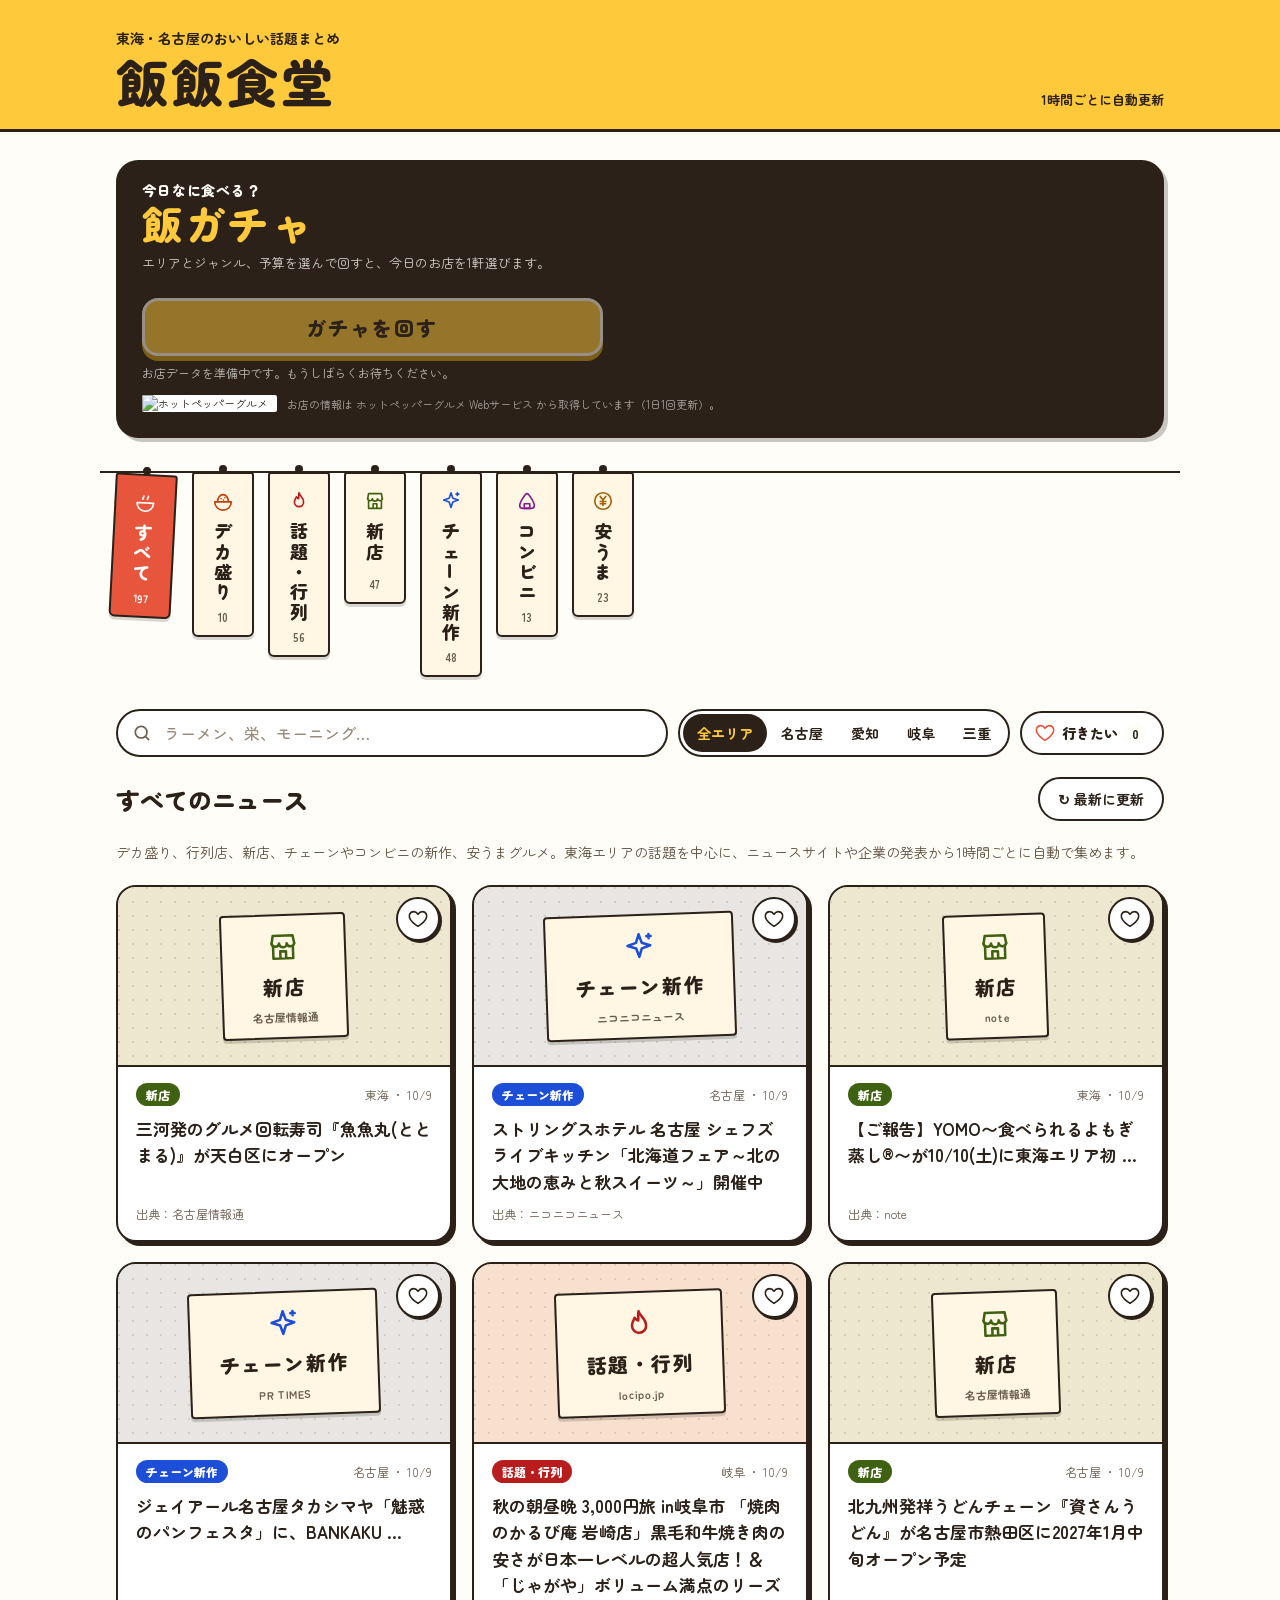
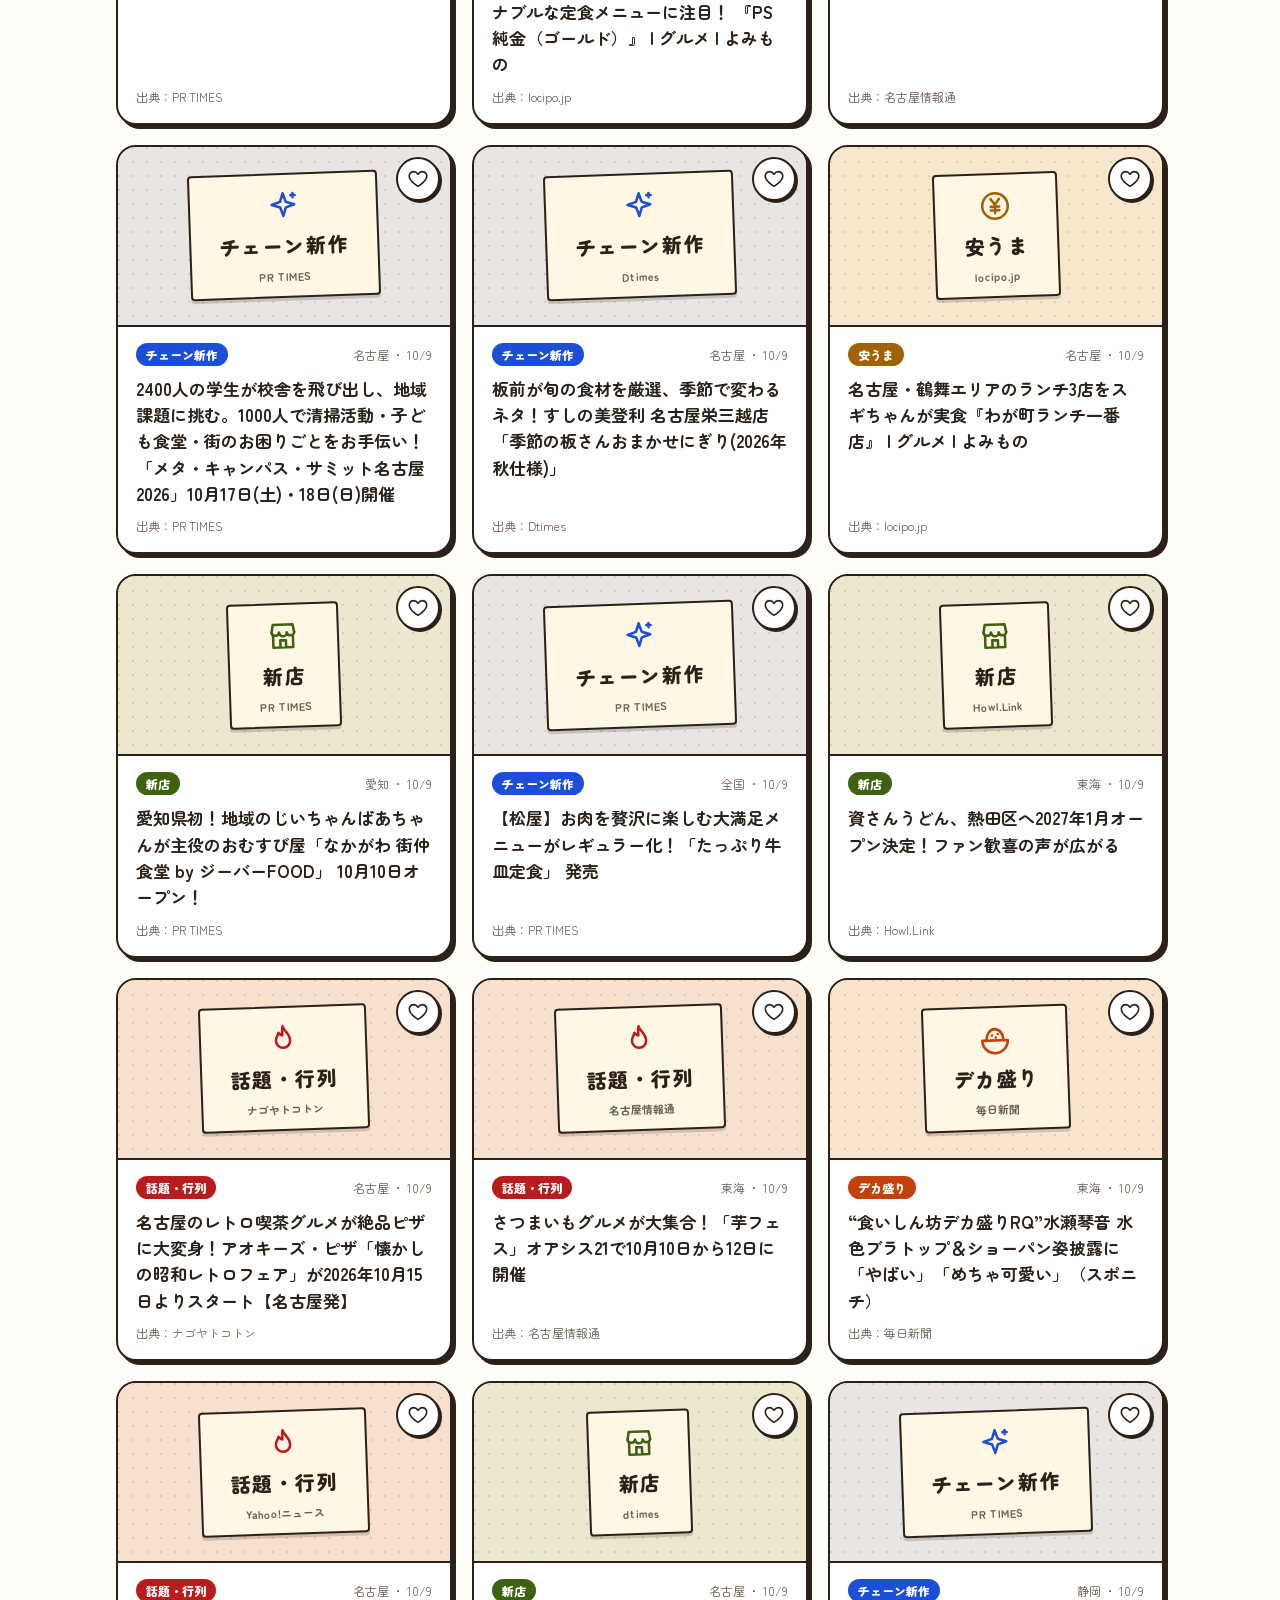
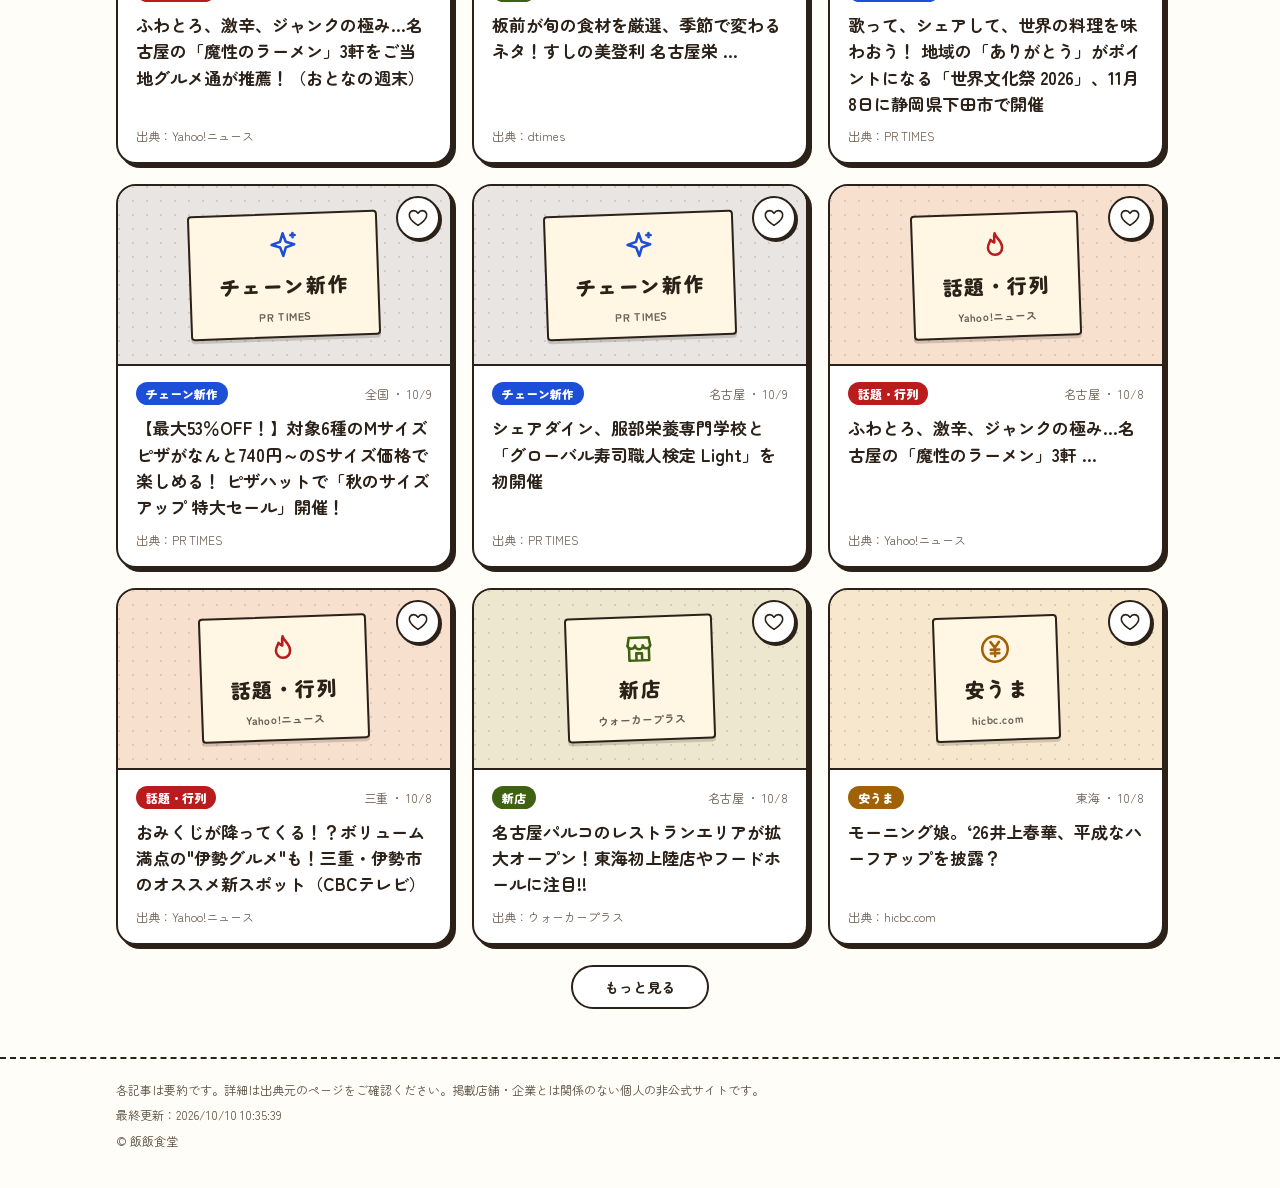
==== commit 36064e82: "飯ガチャをホットペッパーのお店データで選ぶ形に変更 - エリア・ジャンル・予算で絞って1軒選ぶ - 結果にお店の写真・予算・アクセス・営業時間、ホットペッパーと地図へのリンク - お店データは1日1回" ====
--- a/index.html
+++ b/index.html
@@ -37,7 +37,7 @@
   <section class="gacha" id="gacha" aria-labelledby="gacha-heading">
     <div class="gacha-head">
       <h2 class="gacha-heading" id="gacha-heading"><span class="gacha-small">今日なに食べる？</span>飯ガチャ</h2>
-      <p class="gacha-lead">エリアとジャンルを選んで回すと、ニュースで話題のお店を1軒選びます。</p>
+      <p class="gacha-lead">エリアとジャンル、予算を選んで回すと、今日のお店を1軒選びます。</p>
     </div>
     <div class="gacha-body">
       <div class="gacha-controls">
@@ -45,6 +45,8 @@
         <div class="g-pills" id="g-area" role="group" aria-labelledby="g-area-label"></div>
         <p class="g-label" id="g-genre-label">ジャンル</p>
         <div class="g-pills" id="g-genre" role="group" aria-labelledby="g-genre-label"></div>
+        <p class="g-label" id="g-budget-label">予算（夜）</p>
+        <div class="g-pills" id="g-budget" role="group" aria-labelledby="g-budget-label"></div>
         <button type="button" class="g-spin" id="g-spin">ガチャを回す</button>
         <p class="g-pool" id="g-pool" aria-live="polite"></p>
       </div>
@@ -69,6 +71,10 @@
         <div class="g-result" id="g-result" hidden></div>
       </div>
     </div>
+    <p class="g-credit">
+      <a href="https://webservice.recruit.co.jp/" target="_blank" rel="noopener"><img src="https://webservice.recruit.co.jp/banner/hotpepper-s.gif" alt="ホットペッパーグルメ Webサービス" width="135" height="17" title="ホットペッパーグルメ Webサービス"></a>
+      <span>お店の情報は ホットペッパーグルメ Webサービス から取得しています（1日1回更新）。</span>
+    </p>
   </section>
 
   <nav class="tabs" id="tabs" aria-label="カテゴリ"></nav>
--- a/assets/style.css
+++ b/assets/style.css
@@ -311,10 +311,21 @@
 .g-card { position: relative; background: #FFF6E3; color: var(--ink); border: 2px solid var(--ink); border-radius: 16px; overflow: hidden; }
 .g-link { display: flex; flex-direction: column; color: var(--ink); }
 .g-link:hover { color: var(--ink); }
-.g-link .photo { height: 170px; }
+.g-link .photo { height: 190px; }
 .g-card-body { padding: 14px 16px 16px; display: flex; flex-direction: column; gap: 8px; }
 .g-card-body .when { text-align: left; }
-.g-title { font-size: 18px; font-weight: 900; line-height: 1.5; }
+.g-title { font-size: 22px; font-weight: 900; line-height: 1.4; }
+.g-catch { font-size: 13px; font-weight: 700; color: #B42318; }
+.g-info { display: flex; flex-direction: column; gap: 4px; margin-top: 2px; }
+.g-info-row { display: grid; grid-template-columns: 4.5em minmax(0, 1fr); gap: 6px; font-size: 13px; line-height: 1.55; }
+.g-info-label {
+  font-size: 11px; font-weight: 900; text-align: center; align-self: start; margin-top: 2px;
+  background: var(--ink); color: var(--ground); border-radius: 4px; padding: 1px 0;
+}
+.g-info-text { color: var(--sub); display: -webkit-box; -webkit-line-clamp: 2; -webkit-box-orient: vertical; overflow: hidden; }
+.g-credit { margin: 0; display: flex; flex-wrap: wrap; align-items: center; gap: 6px 10px; font-size: 11px; color: rgba(255, 253, 247, 0.6); }
+.g-credit img { display: block; background: #fff; border-radius: 2px; }
+.gacha.not-ready .gacha-stage, .gacha.not-ready .g-label, .gacha.not-ready .g-pills { display: none; }
 .g-cta { font-size: 14px; font-weight: 900; color: #B42318; }
 .g-link:hover .g-title { text-decoration: underline; text-decoration-thickness: 2px; text-underline-offset: 5px; }
 .g-actions { display: flex; flex-wrap: wrap; justify-content: center; gap: 10px; }
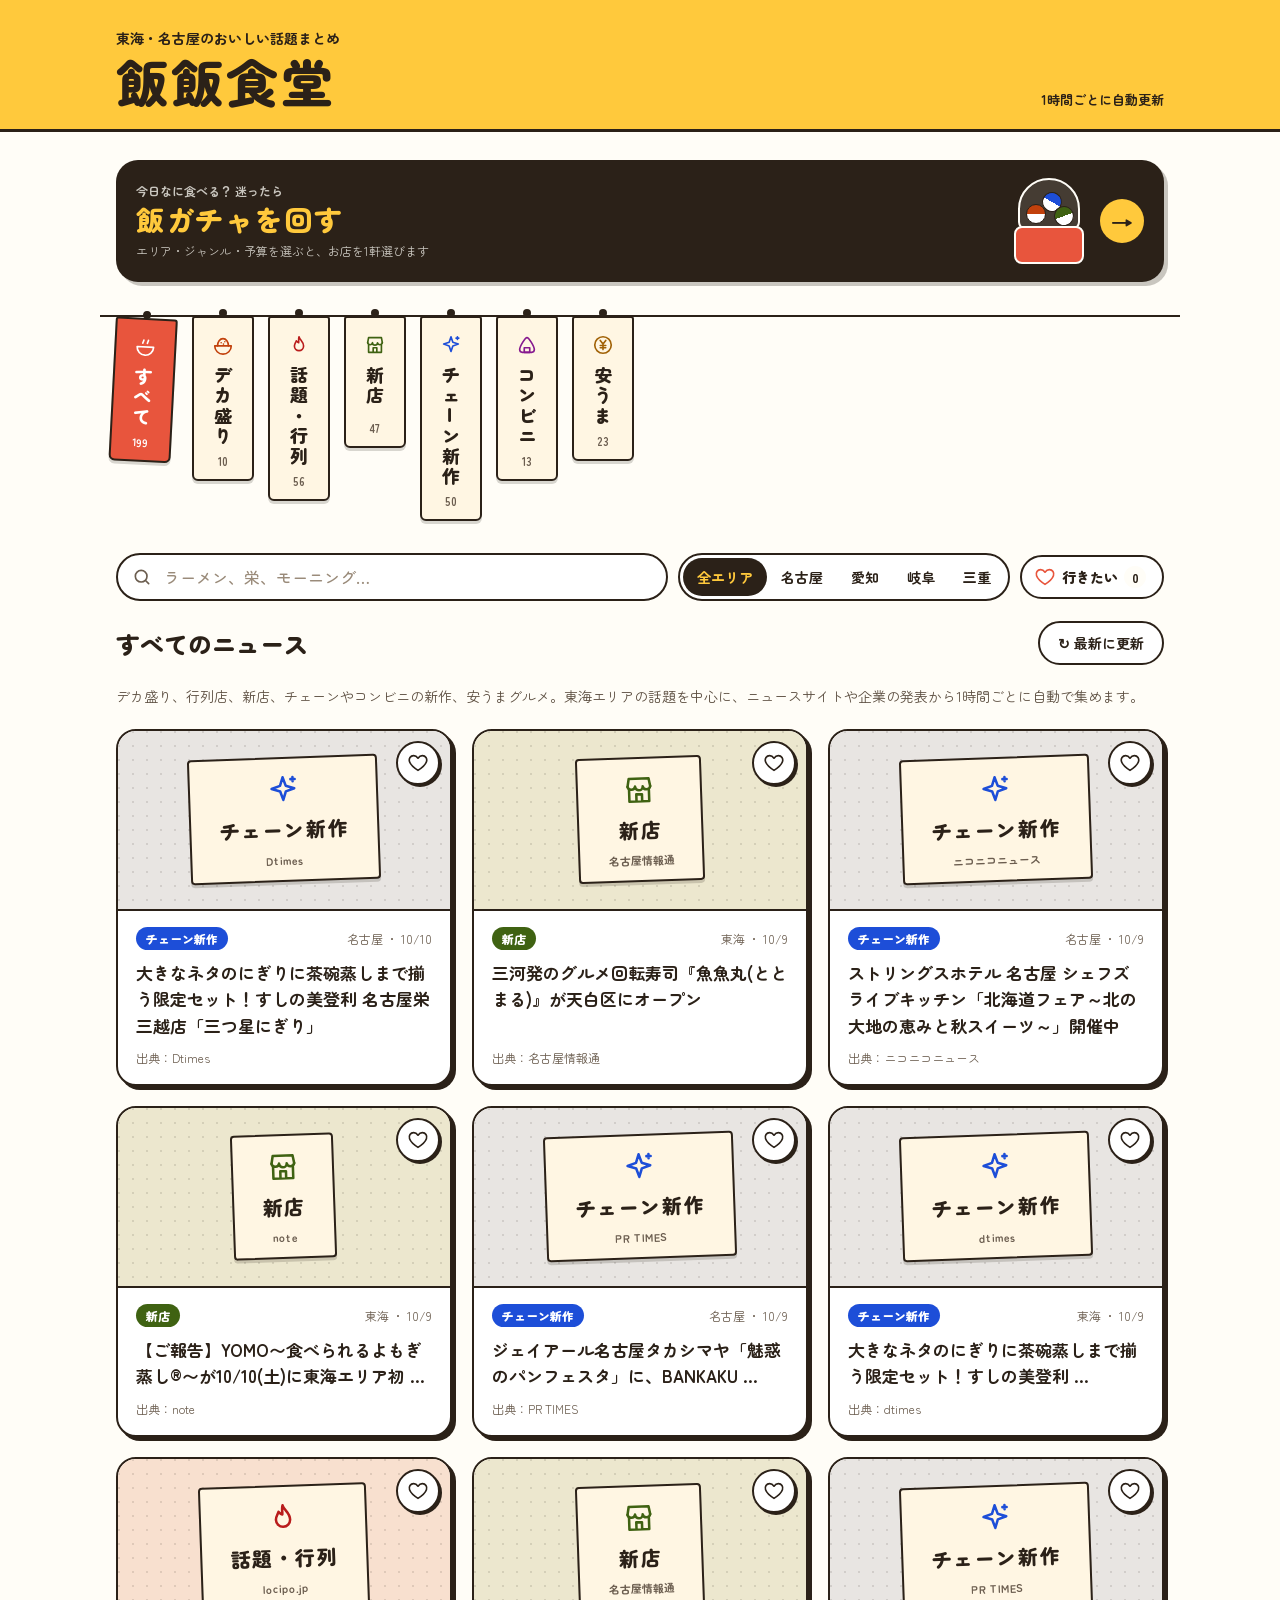
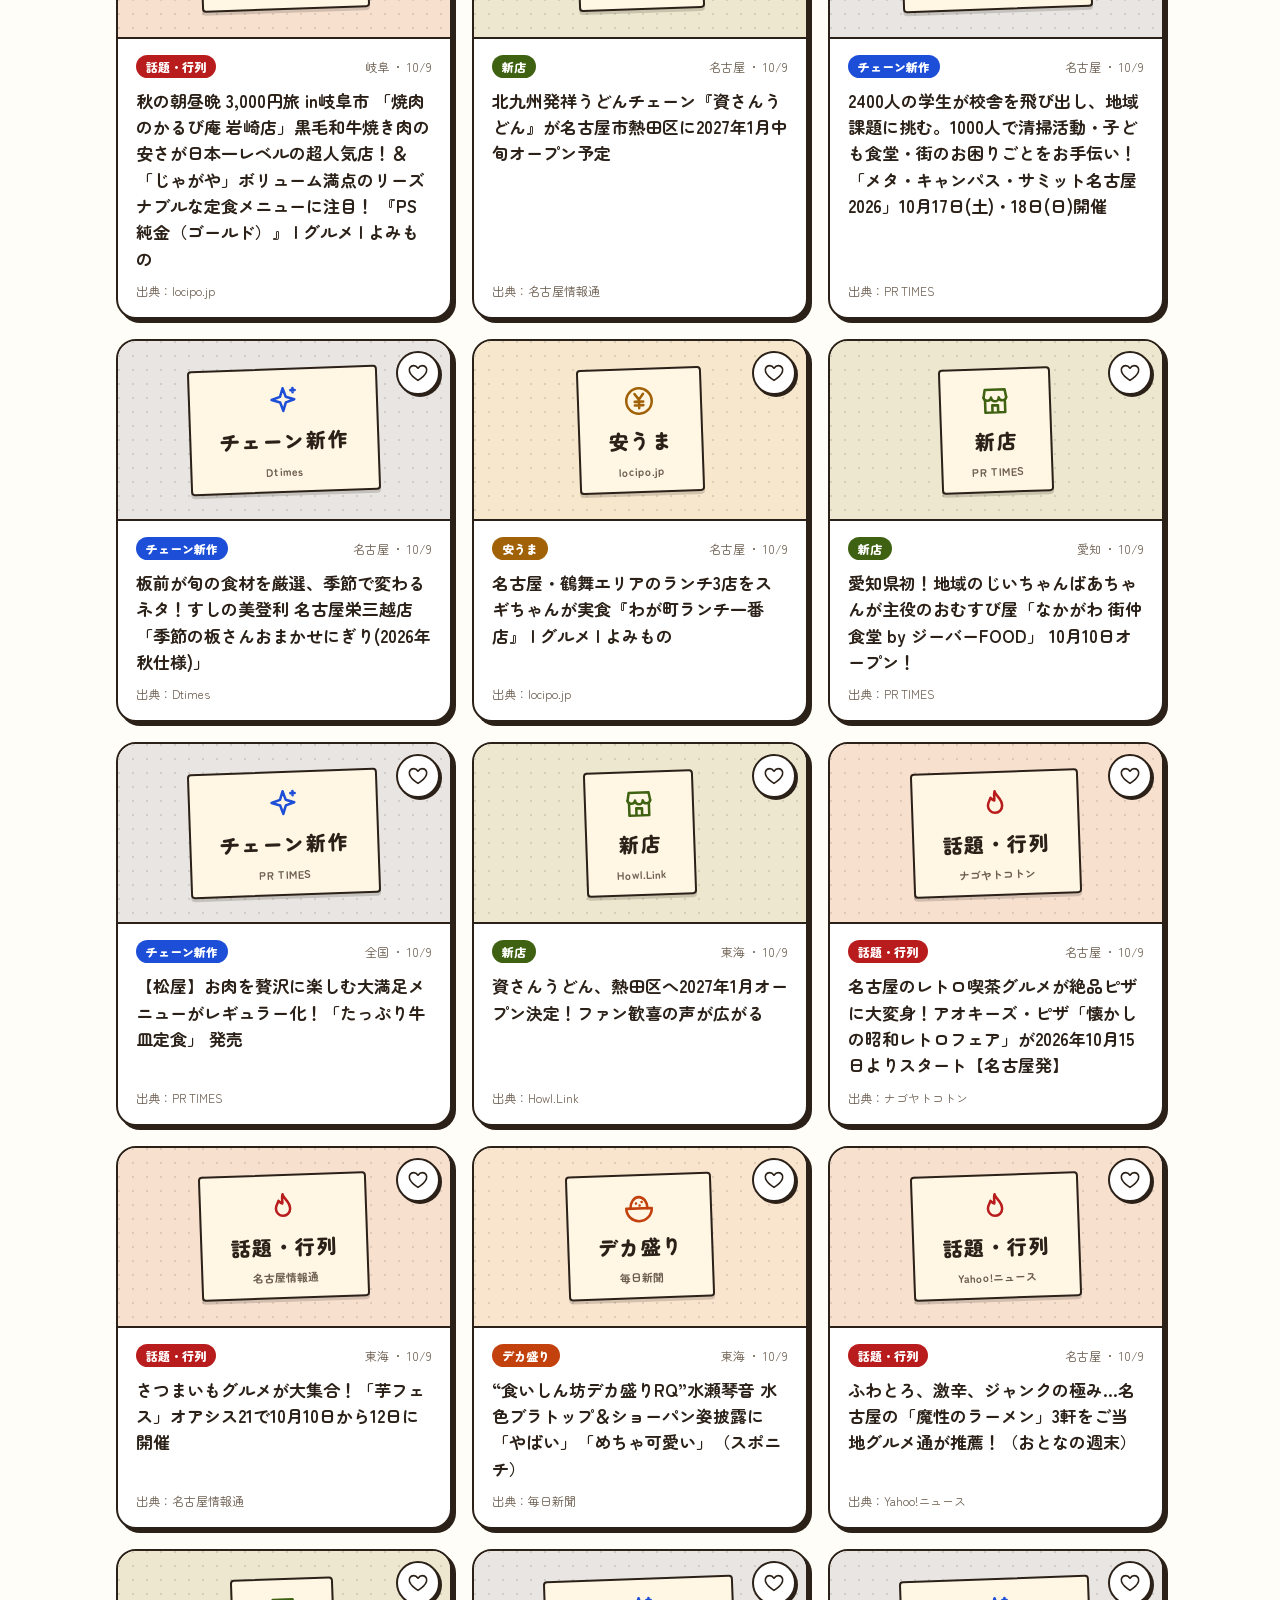
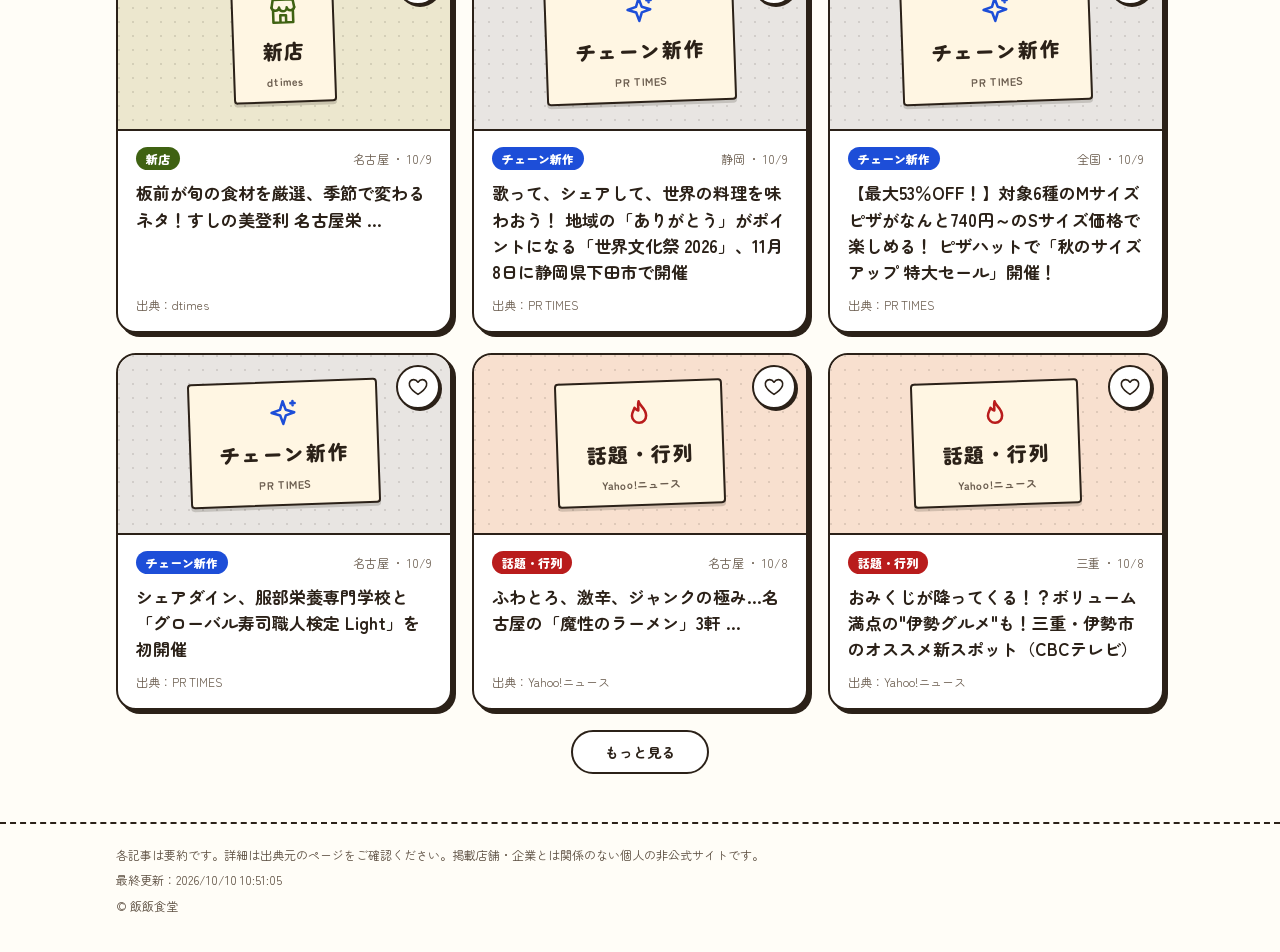
==== commit 83cb3715: "飯ガチャを別ページ（gacha.html）に分け、トップには入口ボタンを置く Co-Authored-By: Claude Opus 5.5 <noreply@anthropic.com> Claud" ====
--- a/index.html
+++ b/index.html
@@ -34,48 +34,18 @@
 </div>
 
 <main class="wrap main">
-  <section class="gacha" id="gacha" aria-labelledby="gacha-heading">
-    <div class="gacha-head">
-      <h2 class="gacha-heading" id="gacha-heading"><span class="gacha-small">今日なに食べる？</span>飯ガチャ</h2>
-      <p class="gacha-lead">エリアとジャンル、予算を選んで回すと、今日のお店を1軒選びます。</p>
-    </div>
-    <div class="gacha-body">
-      <div class="gacha-controls">
-        <p class="g-label" id="g-area-label">エリア</p>
-        <div class="g-pills" id="g-area" role="group" aria-labelledby="g-area-label"></div>
-        <p class="g-label" id="g-genre-label">ジャンル</p>
-        <div class="g-pills" id="g-genre" role="group" aria-labelledby="g-genre-label"></div>
-        <p class="g-label" id="g-budget-label">予算（夜）</p>
-        <div class="g-pills" id="g-budget" role="group" aria-labelledby="g-budget-label"></div>
-        <button type="button" class="g-spin" id="g-spin">ガチャを回す</button>
-        <p class="g-pool" id="g-pool" aria-live="polite"></p>
-      </div>
-      <div class="gacha-stage">
-        <div class="machine" id="machine" aria-hidden="true">
-          <div class="dome">
-            <span class="cap" style="--c:#C2410C;left:14%;top:52%"></span>
-            <span class="cap" style="--c:#1D4ED8;left:38%;top:58%"></span>
-            <span class="cap" style="--c:#3F6212;left:62%;top:54%"></span>
-            <span class="cap" style="--c:#86198F;left:24%;top:30%"></span>
-            <span class="cap" style="--c:#A16207;left:50%;top:34%"></span>
-            <span class="cap" style="--c:#B91C1C;left:72%;top:28%"></span>
-            <span class="cap" style="--c:#FFC93C;left:40%;top:12%"></span>
-          </div>
-          <div class="base">
-            <span class="plate">飯ガチャ</span>
-            <span class="handle"><span class="grip"></span></span>
-            <span class="outlet"></span>
-          </div>
-          <span class="drop" id="drop"><span class="cap-top"></span><span class="cap-bottom"></span></span>
-        </div>
-        <div class="g-result" id="g-result" hidden></div>
-      </div>
-    </div>
-    <p class="g-credit">
-      <a href="https://webservice.recruit.co.jp/" target="_blank" rel="noopener"><img src="https://webservice.recruit.co.jp/banner/hotpepper-s.gif" alt="ホットペッパーグルメ Webサービス" width="135" height="17" title="ホットペッパーグルメ Webサービス"></a>
-      <span>お店の情報は ホットペッパーグルメ Webサービス から取得しています（1日1回更新）。</span>
-    </p>
-  </section>
+  <a class="gacha-entry" href="gacha.html">
+    <span class="ge-text">
+      <span class="ge-small">今日なに食べる？ 迷ったら</span>
+      <span class="ge-title">飯ガチャを回す</span>
+      <span class="ge-sub">エリア・ジャンル・予算を選ぶと、お店を1軒選びます</span>
+    </span>
+    <span class="ge-machine" aria-hidden="true">
+      <span class="ge-dome"><span class="ge-cap" style="--c:#C2410C"></span><span class="ge-cap" style="--c:#1D4ED8"></span><span class="ge-cap" style="--c:#3F6212"></span></span>
+      <span class="ge-base"></span>
+    </span>
+    <span class="ge-arrow" aria-hidden="true">→</span>
+  </a>
 
   <nav class="tabs" id="tabs" aria-label="カテゴリ"></nav>
 
--- a/assets/style.css
+++ b/assets/style.css
@@ -400,3 +400,54 @@
 @media (min-width: 760px) {
   .tools { grid-template-columns: minmax(0, 1fr) auto auto; grid-template-areas: "search areas saved"; align-items: center; }
 }
+
+/* ===== トップの「飯ガチャ」入口 ===== */
+.gacha-entry {
+  position: relative; display: flex; align-items: center; gap: 16px;
+  background: var(--ink); color: var(--ground); border-radius: 22px;
+  padding: 18px 20px; box-shadow: 4px 4px 0 rgba(43, 33, 24, 0.25); overflow: hidden;
+  transition: transform .12s, box-shadow .12s;
+}
+.gacha-entry:hover { color: var(--ground); transform: translate(-2px, -2px); box-shadow: 6px 6px 0 rgba(43, 33, 24, 0.3); }
+.gacha-entry:active { transform: translate(2px, 2px); box-shadow: 1px 1px 0 rgba(43, 33, 24, 0.3); }
+.gacha-entry:focus-visible { outline: 3px solid var(--red); outline-offset: 3px; }
+.ge-text { flex: 1; min-width: 0; display: flex; flex-direction: column; gap: 4px; }
+.ge-small { font-size: 12px; font-weight: 700; color: rgba(255, 253, 247, 0.75); }
+.ge-title { font-size: 28px; font-weight: 900; letter-spacing: 0.06em; color: var(--yellow); line-height: 1.2; }
+.ge-sub { font-size: 12px; color: rgba(255, 253, 247, 0.75); line-height: 1.6; }
+.ge-arrow {
+  flex: none; width: 44px; height: 44px; border-radius: 50%; background: var(--yellow); color: var(--ink);
+  display: flex; align-items: center; justify-content: center; font-size: 22px; font-weight: 900;
+}
+.ge-machine { flex: none; position: relative; width: 70px; height: 86px; }
+.ge-dome {
+  position: absolute; left: 4px; top: 0; width: 62px; height: 52px; overflow: hidden;
+  border: 2.5px solid var(--ground); border-radius: 31px 31px 8px 8px; background: rgba(255, 253, 247, 0.12);
+}
+.ge-cap {
+  position: absolute; width: 20px; height: 20px; border-radius: 50%; border: 1.5px solid var(--ink);
+  background: linear-gradient(var(--c) 50%, #fff 50%);
+}
+.ge-cap:nth-child(1) { left: 6px; top: 24px; }
+.ge-cap:nth-child(2) { left: 22px; top: 12px; transform: rotate(30deg); }
+.ge-cap:nth-child(3) { left: 34px; top: 26px; transform: rotate(-20deg); }
+.ge-base { position: absolute; left: 0; top: 48px; width: 70px; height: 38px; background: var(--red); border: 2.5px solid var(--ground); border-radius: 8px; }
+.gacha-entry:hover .ge-cap { animation: g-jiggle .18s ease-in-out 4 alternate; }
+@media (max-width: 420px) {
+  .gacha-entry { padding: 16px; gap: 12px; }
+  .ge-title { font-size: 24px; }
+  .ge-machine { display: none; }
+}
+
+/* ===== ガチャのページ ===== */
+.mini-header { background: var(--yellow); border-bottom: 3px solid var(--ink); }
+.mini-inner { display: flex; align-items: center; justify-content: space-between; gap: 12px; min-height: 60px; }
+.mini-logo { font-size: 24px; font-weight: 900; letter-spacing: 0.06em; color: var(--ink); }
+.mini-logo:hover { color: var(--ink); }
+.mini-nav { display: flex; gap: 6px; }
+.mini-nav a {
+  display: inline-flex; align-items: center; min-height: 40px; padding: 0 14px; border-radius: 999px;
+  border: 2px solid var(--ink); background: #fff; font-size: 13px; font-weight: 900;
+}
+.gacha-page .gacha { min-height: 0; }
+.back-link { align-self: flex-start; font-size: 14px; font-weight: 700; color: var(--sub); padding: 8px 0; }
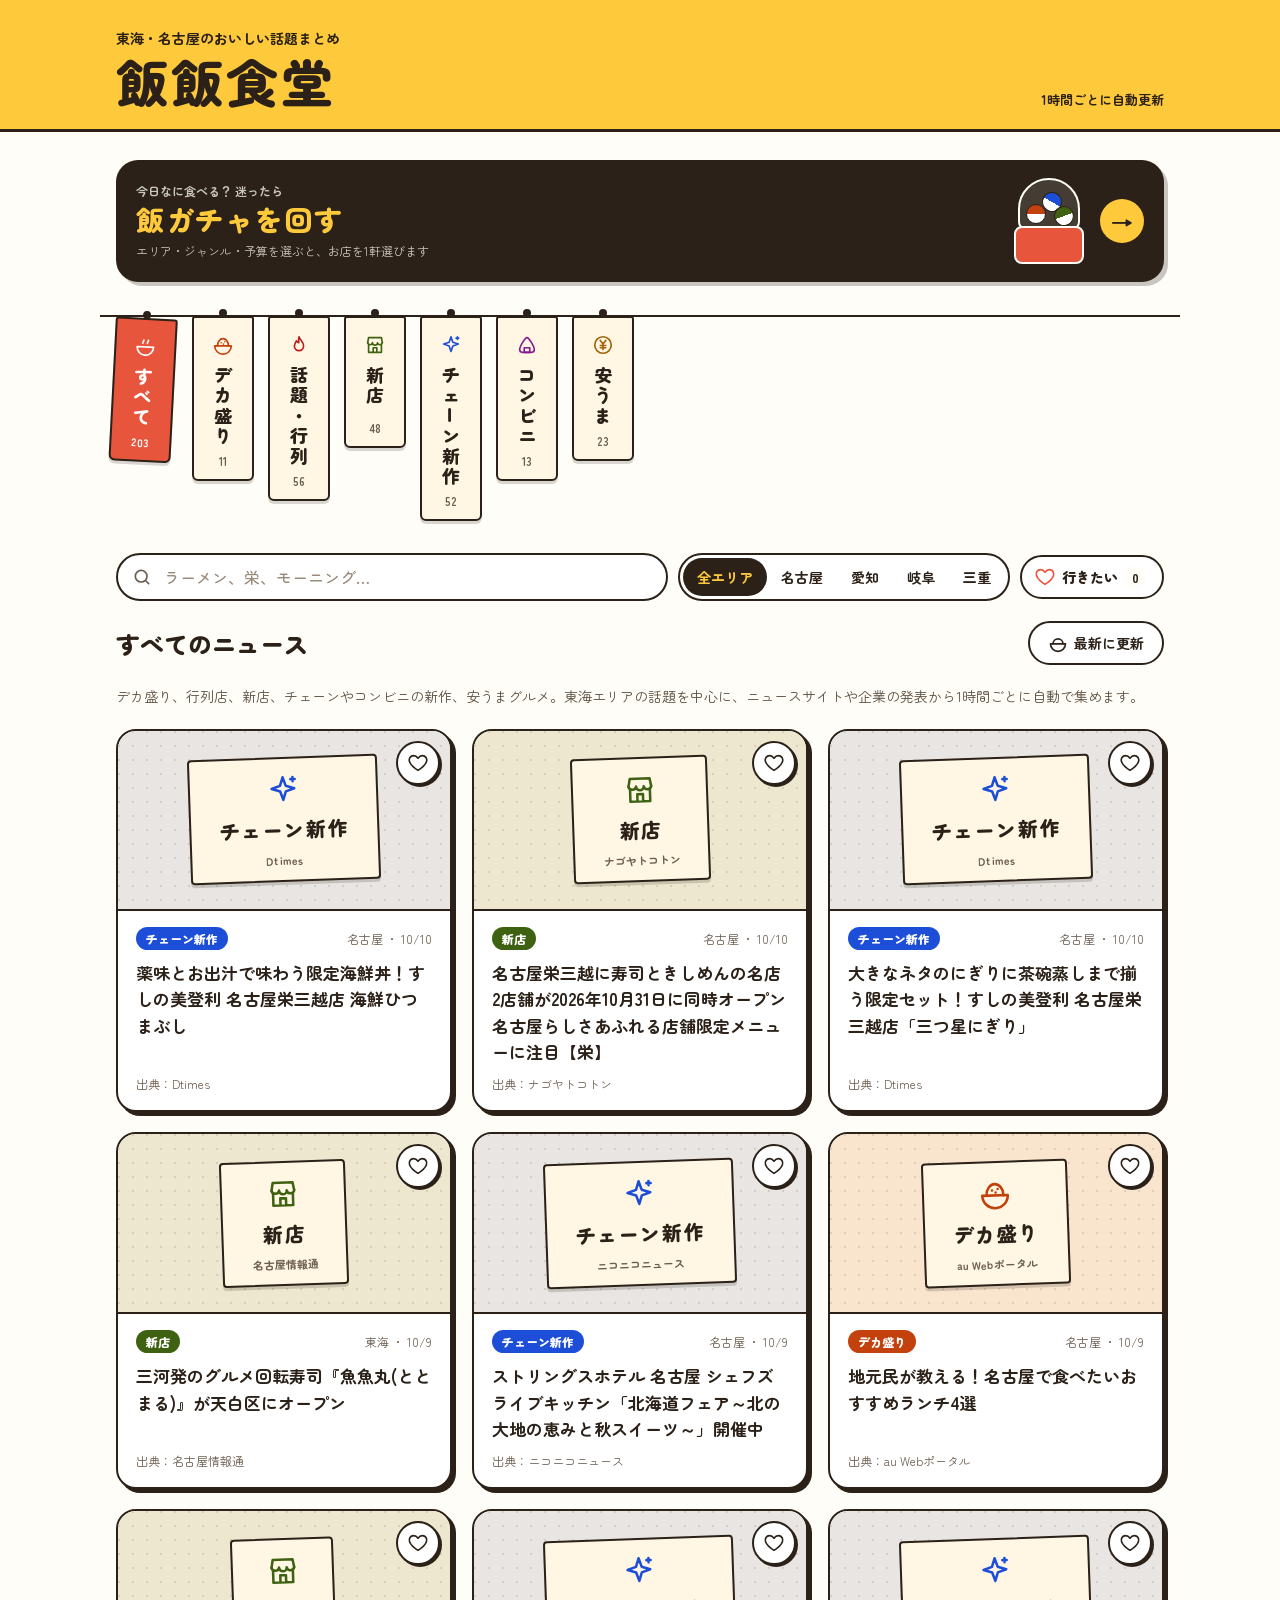
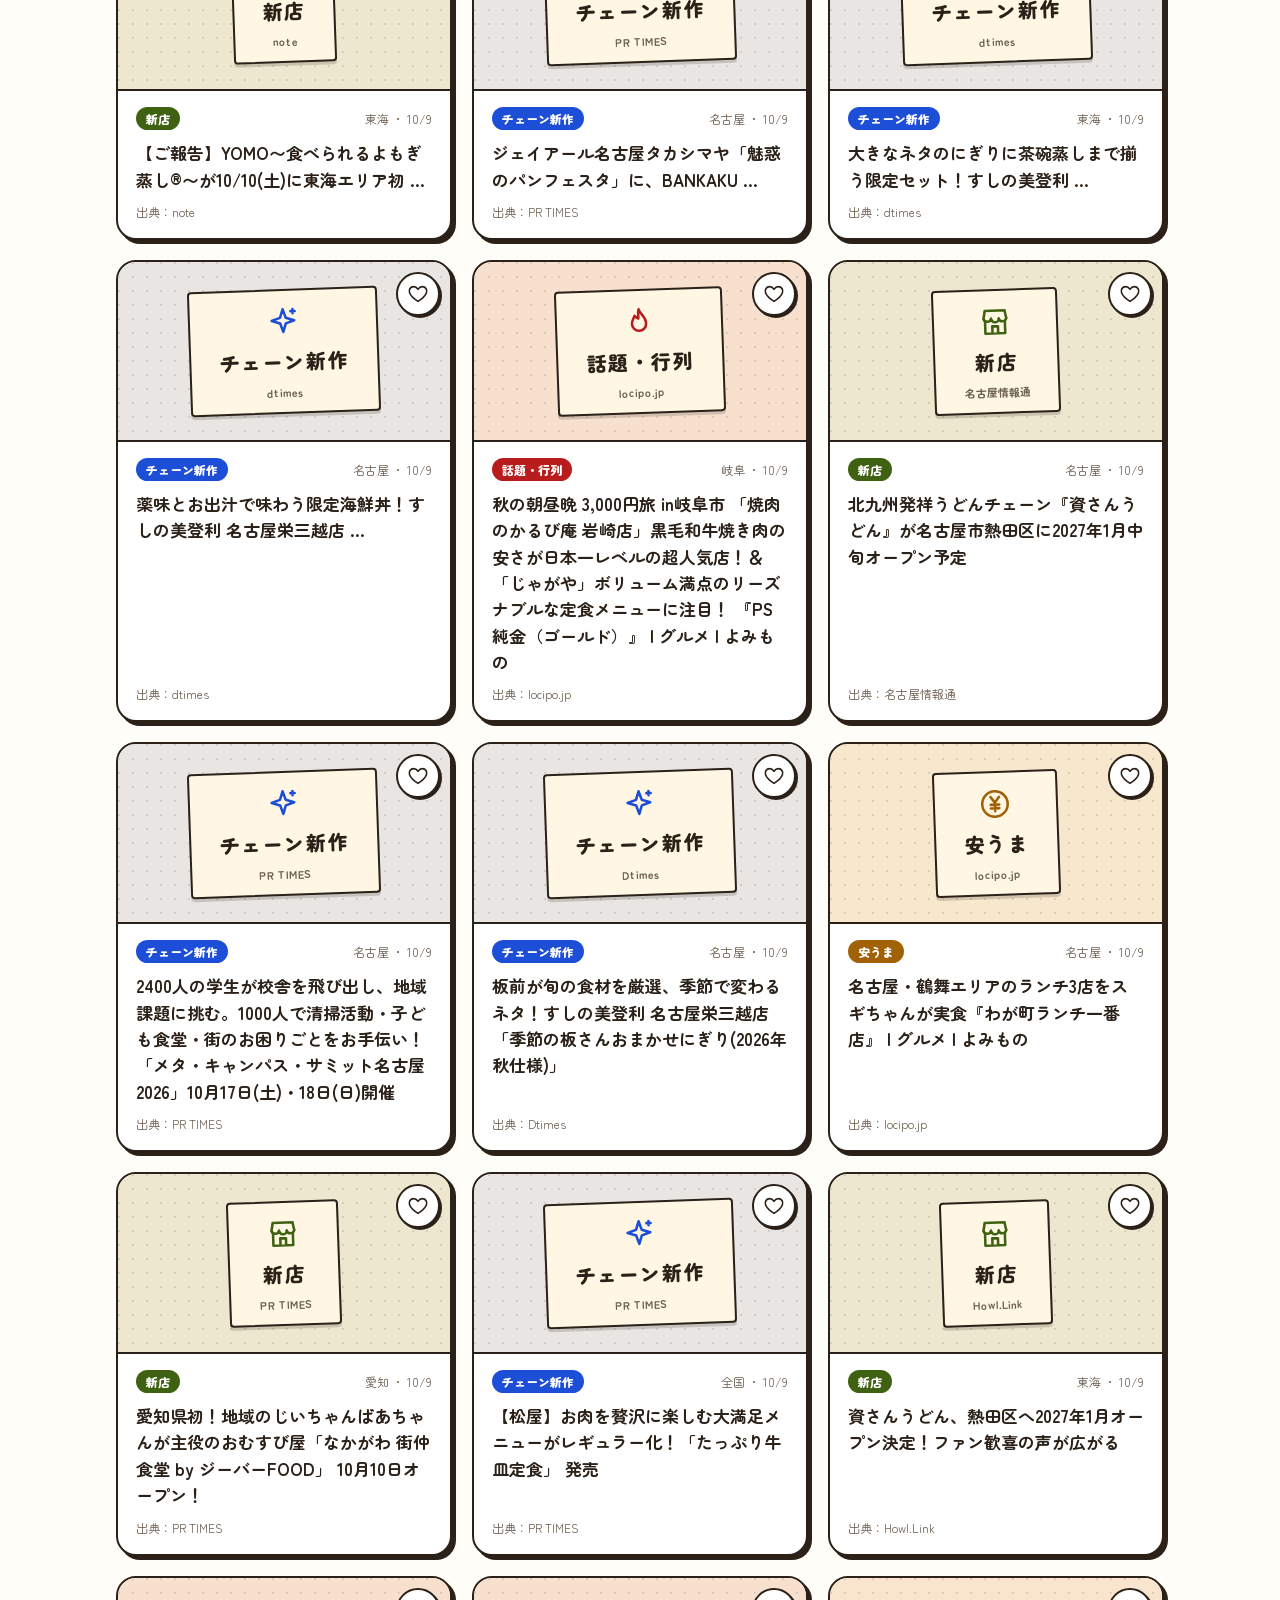
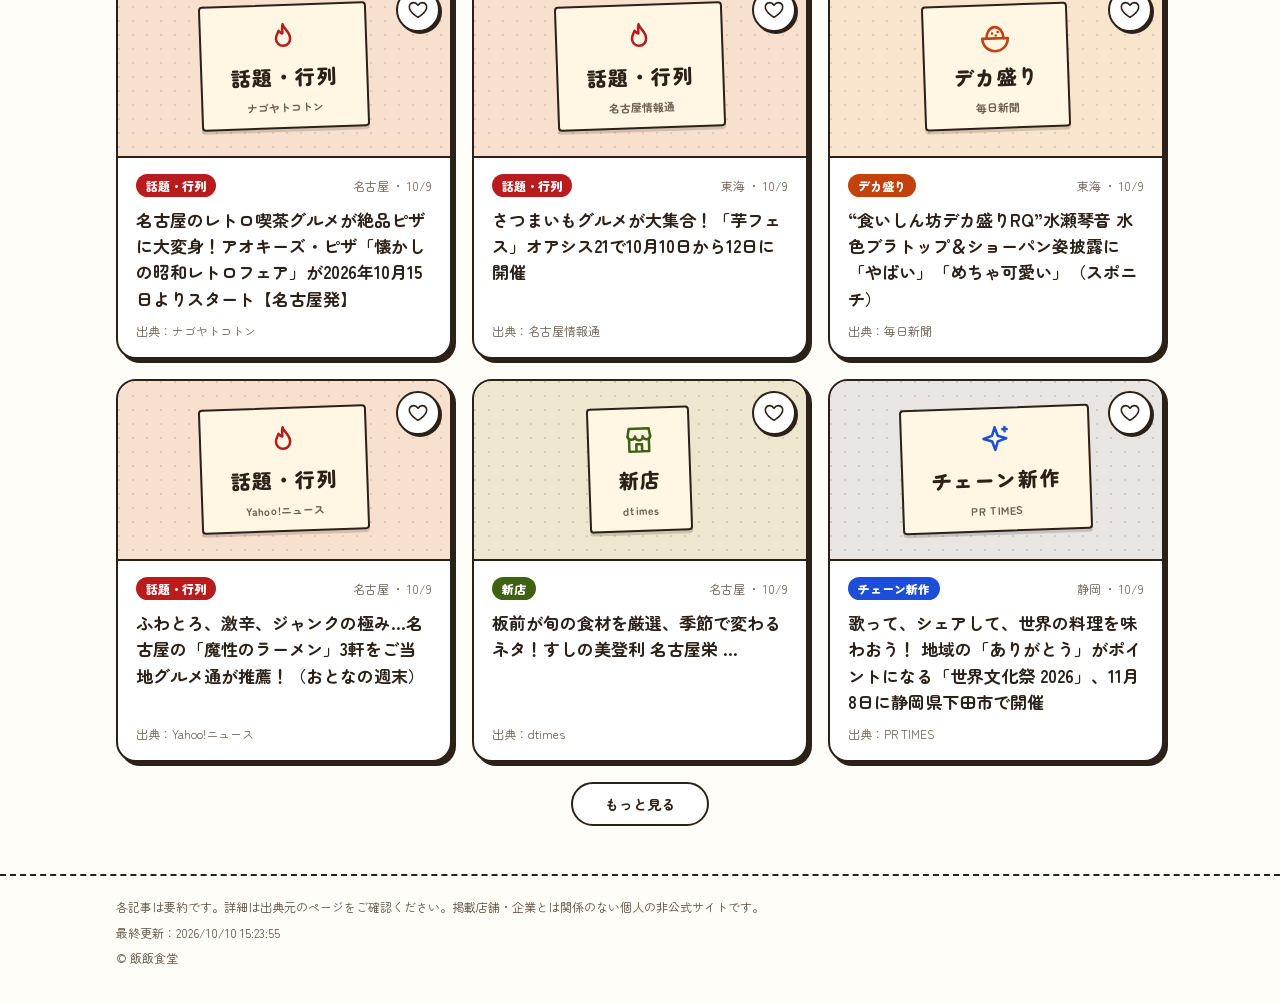
==== commit 070bb564: "更新ボタンに「炊きたてごはんをよそう」演出を追加 - どんぶりにごはんが盛られ、湯気が立ち、梅干しがのって「できたて！」 - 記事を上から順に盛り付けるように表示し、新着件数をお知らせ - 動きを減ら" ====
--- a/index.html
+++ b/index.html
@@ -64,7 +64,7 @@
   <div class="list-head">
     <h2 id="heading">すべてのニュース</h2>
     <span class="new-count" id="new-count" hidden></span>
-    <button type="button" class="refresh" id="refresh">↻ 最新に更新</button>
+    <button type="button" class="refresh" id="refresh"><svg class="rf-icon" viewBox="0 0 24 24" fill="none" stroke="currentColor" stroke-width="2" stroke-linecap="round" stroke-linejoin="round" aria-hidden="true"><path d="M3 13h18a9 9 0 0 1-18 0z"/><path d="M6 13c0-3.5 2.7-6 6-6s6 2.5 6 6"/><path class="rf-steam" d="M9 5c0-1 1-1.5 1-2.5M14 5c0-1 1-1.5 1-2.5"/></svg><span class="rf-label">最新に更新</span></button>
   </div>
   <p class="lead">デカ盛り、行列店、新店、チェーンやコンビニの新作、安うまグルメ。東海エリアの話題を中心に、ニュースサイトや企業の発表から1時間ごとに自動で集めます。</p>
   <p class="status" id="status">ニュースを読み込み中…</p>
@@ -81,6 +81,20 @@
   </div>
 </footer>
 
+<div class="serve" id="serve" hidden>
+  <div class="serve-card" role="status" aria-live="polite">
+    <div class="serve-art" aria-hidden="true">
+      <span class="serve-steam"><i></i><i></i><i></i></span>
+      <span class="serve-rice"><i class="umeboshi"></i><i class="goma g1"></i><i class="goma g2"></i><i class="goma g3"></i></span>
+      <span class="serve-bowl"></span>
+      <span class="serve-foot"></span>
+      <span class="serve-stamp">できたて！</span>
+    </div>
+    <p class="serve-text" id="serve-text">炊きたてのニュースを<br>よそっています…</p>
+  </div>
+</div>
+<div class="toast" id="toast" role="status" aria-live="polite" hidden></div>
+
 <script src="assets/app.js"></script>
 </body>
 </html>
--- a/assets/style.css
+++ b/assets/style.css
@@ -451,3 +451,161 @@
 }
 .gacha-page .gacha { min-height: 0; }
 .back-link { align-self: flex-start; font-size: 14px; font-weight: 700; color: var(--sub); padding: 8px 0; }
+
+/* ===== 飯ガチャ：追加の絞り込み・バッジ・シェア ===== */
+.g-pill { display: inline-flex; align-items: center; gap: 6px; }
+.g-pill-icon { display: inline-flex; width: 16px; height: 16px; }
+.g-pill-icon svg { width: 100%; height: 100%; }
+.g-pill.near { border-style: dashed; }
+.g-near[hidden] { display: none; }
+.g-near { display: flex; flex-direction: column; gap: 8px; padding: 10px 12px; border-radius: 14px; background: rgba(255, 253, 247, 0.08); }
+#g-opts .g-pill[aria-pressed="true"] { background: var(--ground); border-color: var(--ground); color: var(--ink); }
+#g-opts .g-pill[aria-pressed="true"]::before { content: "✓"; font-weight: 900; }
+
+.g-badges { display: flex; flex-wrap: wrap; gap: 6px; }
+.g-badge {
+  font-size: 12px; font-weight: 900; padding: 3px 10px; border-radius: 999px;
+  background: #EFE6D2; color: var(--ink);
+}
+.g-badge.open { background: #DCEFD5; color: #24510F; }
+.g-badge.closed { background: #F1E3E0; color: #8A2A1B; }
+.g-badge.dist { background: var(--ink); color: var(--yellow); }
+.g-badge.hot, .g-hit-chip.hot { background: var(--red); color: #fff; }
+.g-news-title { font-size: 13px; line-height: 1.6; color: var(--sub); }
+
+.g-share { display: flex; flex-wrap: wrap; align-items: center; justify-content: center; gap: 8px; }
+.g-share-label { font-size: 12px; font-weight: 900; color: rgba(255, 253, 247, 0.7); margin-right: 2px; }
+.g-share-btn {
+  display: inline-flex; align-items: center; justify-content: center; min-height: 40px; min-width: 64px; padding: 0 14px;
+  border-radius: 999px; font-family: inherit; font-size: 13px; font-weight: 900; cursor: pointer;
+  border: 2px solid var(--ground); background: transparent; color: var(--ground);
+}
+.g-share-btn.line { background: #06C755; border-color: #06C755; color: #fff; }
+.g-share-btn.x { background: #000; border-color: #000; color: #fff; }
+.g-share-btn:hover { color: inherit; opacity: 0.9; }
+.g-share-btn.line:hover, .g-share-btn.x:hover { color: #fff; }
+
+/* ===== ガチャ履歴 ===== */
+.g-history { display: flex; flex-direction: column; gap: 10px; }
+.gh-head { display: flex; align-items: center; justify-content: space-between; gap: 12px; }
+.gh-head h2 { margin: 0; font-size: 22px; font-weight: 900; }
+.gh-clear {
+  min-height: 40px; padding: 0 14px; border-radius: 999px; border: 2px solid var(--ink); background: #fff;
+  font-family: inherit; font-size: 13px; font-weight: 700; color: var(--ink); cursor: pointer;
+}
+.gh-empty { margin: 0; font-size: 14px; color: var(--muted); }
+.gh-empty[hidden] { display: none; }
+.gh-list { list-style: none; margin: 0; padding: 0; display: grid; grid-template-columns: repeat(auto-fill, minmax(280px, 1fr)); gap: 10px; }
+.gh-link {
+  display: flex; align-items: center; gap: 12px; padding: 8px 12px 8px 8px;
+  background: #fff; border: 2px solid var(--ink); border-radius: 14px; color: var(--ink);
+}
+.gh-link:hover { color: var(--ink); background: #FFF6E3; }
+.gh-thumb {
+  flex: none; width: 56px; height: 56px; border-radius: 10px; overflow: hidden;
+  background: color-mix(in srgb, var(--c) 18%, #FFF6E3); border: 1.5px solid var(--ink);
+}
+.gh-thumb img { width: 100%; height: 100%; object-fit: cover; display: block; }
+.gh-text { flex: 1; min-width: 0; display: flex; flex-direction: column; gap: 2px; }
+.gh-name { font-size: 15px; font-weight: 900; white-space: nowrap; overflow: hidden; text-overflow: ellipsis; }
+.gh-meta { font-size: 12px; color: var(--muted); white-space: nowrap; overflow: hidden; text-overflow: ellipsis; }
+.gh-badge { flex: none; font-size: 11px; font-weight: 900; color: #fff; background: var(--red); padding: 2px 8px; border-radius: 999px; }
+
+/* ===== 更新ボタン：炊きたてごはんをよそう演出 ===== */
+.refresh { display: inline-flex; align-items: center; gap: 6px; }
+.rf-icon { width: 20px; height: 20px; }
+.rf-steam { opacity: 0; }
+.refresh:hover .rf-steam, .refresh.cooking .rf-steam { animation: rf-steam 1s ease-in-out infinite; }
+@keyframes rf-steam { 0% { opacity: 0; transform: translateY(2px); } 50% { opacity: 1; } 100% { opacity: 0; transform: translateY(-3px); } }
+
+.serve {
+  position: fixed; inset: 0; z-index: 50; display: flex; align-items: center; justify-content: center;
+  padding: 16px; background: rgba(43, 33, 24, 0); transition: background .25s;
+}
+.serve[hidden] { display: none; }
+.serve.open { background: rgba(43, 33, 24, 0.55); }
+.serve.close { background: rgba(43, 33, 24, 0); }
+.serve-card {
+  width: min(300px, 100%); padding: 26px 20px 22px; border-radius: 24px; text-align: center;
+  background: var(--ground); border: 3px solid var(--ink); box-shadow: 6px 6px 0 var(--ink);
+  transform: translateY(30px) scale(.9); opacity: 0;
+  transition: transform .35s cubic-bezier(.3, 1.5, .5, 1), opacity .25s;
+}
+.serve.open .serve-card { transform: none; opacity: 1; }
+.serve.close .serve-card { transform: translateY(-10px) scale(.95); opacity: 0; }
+.serve-text { margin: 14px 0 0; font-size: 16px; font-weight: 900; line-height: 1.6; color: var(--ink); }
+
+/* どんぶり */
+.serve-art { position: relative; width: 180px; height: 170px; margin: 24px auto 0; }
+.serve-bowl {
+  position: absolute; left: 10px; top: 76px; width: 160px; height: 74px;
+  background:
+    repeating-linear-gradient(90deg, transparent 0 18px, rgba(255, 255, 255, .22) 18px 26px) 0 22px / 100% 10px no-repeat,
+    #C2410C;
+  border: 3px solid var(--ink); border-top-width: 4px; border-radius: 6px 6px 80px 80px;
+}
+.serve-foot { position: absolute; left: 62px; top: 146px; width: 56px; height: 14px; background: #9A3412; border: 3px solid var(--ink); border-radius: 0 0 8px 8px; }
+/* ごはん（下からむくっと盛られる） */
+.serve-rice {
+  position: absolute; left: 22px; top: 22px; width: 136px; height: 64px;
+  background: #fff; border: 3px solid var(--ink); border-bottom: none; border-radius: 70px 70px 0 0;
+  transform-origin: 50% 100%; transform: scaleY(0);
+}
+.serve.open .serve-rice { animation: rice-up 1.1s cubic-bezier(.3, 1.3, .5, 1) .25s forwards; }
+@keyframes rice-up { 0% { transform: scaleY(0); } 60% { transform: scaleY(1.08) scaleX(.97); } 100% { transform: scaleY(1); } }
+.goma { position: absolute; width: 5px; height: 3px; border-radius: 50%; background: var(--ink); opacity: 0; }
+.goma.g1 { left: 34px; top: 22px; transform: rotate(20deg); }
+.goma.g2 { left: 92px; top: 16px; transform: rotate(-30deg); }
+.goma.g3 { left: 70px; top: 34px; transform: rotate(60deg); }
+.umeboshi {
+  position: absolute; left: 54px; top: 0; width: 26px; height: 24px; border-radius: 50%;
+  background: radial-gradient(circle at 35% 35%, #F87171 0 18%, #DC2626 40%, #991B1B 100%);
+  border: 2px solid var(--ink); transform: translateY(-90px); opacity: 0;
+}
+.serve.done .umeboshi { animation: ume-drop .45s cubic-bezier(.4, 0, .6, 1) forwards; }
+.serve.done .goma { opacity: 1; transition: opacity .2s .3s; }
+@keyframes ume-drop { 0% { transform: translateY(-90px); opacity: 1; } 70% { transform: translateY(2px) scaleY(.85); opacity: 1; } 100% { transform: translateY(-4px); opacity: 1; } }
+/* 湯気 */
+.serve-steam { position: absolute; left: 50px; top: -30px; width: 80px; height: 50px; }
+.serve-steam i {
+  position: absolute; bottom: 0; width: 14px; height: 40px; border: 4px solid rgba(43, 33, 24, .5);
+  border-left: none; border-bottom: none; border-top: none; border-radius: 50%; opacity: 0;
+}
+.serve-steam i:nth-child(1) { left: 6px; }
+.serve-steam i:nth-child(2) { left: 34px; height: 48px; }
+.serve-steam i:nth-child(3) { left: 62px; }
+.serve.open .serve-steam i { animation: steam 1.6s ease-in-out infinite; }
+.serve.open .serve-steam i:nth-child(2) { animation-delay: .4s; }
+.serve.open .serve-steam i:nth-child(3) { animation-delay: .8s; }
+@keyframes steam {
+  0% { opacity: 0; transform: translateY(14px) scaleX(1); }
+  30% { opacity: 1; }
+  100% { opacity: 0; transform: translateY(-16px) scaleX(-1); }
+}
+/* できたて！のハンコ */
+.serve-stamp {
+  position: absolute; right: -6px; top: 6px; padding: 6px 8px; border-radius: 50%;
+  width: 74px; height: 74px; display: flex; align-items: center; justify-content: center; white-space: nowrap;
+  background: var(--red); color: #fff; border: 3px solid var(--ink); font-size: 12px; font-weight: 900; line-height: 1.1;
+  transform: scale(0) rotate(-30deg);
+}
+.serve.done .serve-stamp { animation: stamp .4s cubic-bezier(.3, 1.8, .5, 1) .25s forwards; }
+@keyframes stamp { to { transform: scale(1) rotate(-12deg); } }
+.serve.fail .serve-rice { animation: none; transform: scaleY(.3); }
+
+/* 記事の盛り付け */
+.card.served { animation: served .5s cubic-bezier(.3, 1.4, .5, 1) both; animation-delay: calc(var(--i, 0) * 60ms); }
+@keyframes served { from { opacity: 0; transform: translateY(18px) scale(.97); } to { opacity: 1; transform: none; } }
+
+/* トースト */
+.toast {
+  position: fixed; left: 50%; bottom: max(20px, env(safe-area-inset-bottom)); z-index: 60;
+  max-width: calc(100% - 32px); padding: 12px 18px; border-radius: 999px;
+  background: var(--ink); color: var(--ground); font-size: 14px; font-weight: 900; text-align: center;
+  box-shadow: 0 6px 20px rgba(0, 0, 0, .25);
+  transform: translate(-50%, 20px); opacity: 0; transition: transform .3s cubic-bezier(.3, 1.5, .5, 1), opacity .25s;
+}
+.toast.show { transform: translate(-50%, 0); opacity: 1; }
+@media (prefers-reduced-motion: reduce) {
+  .card.served { animation: none; }
+}
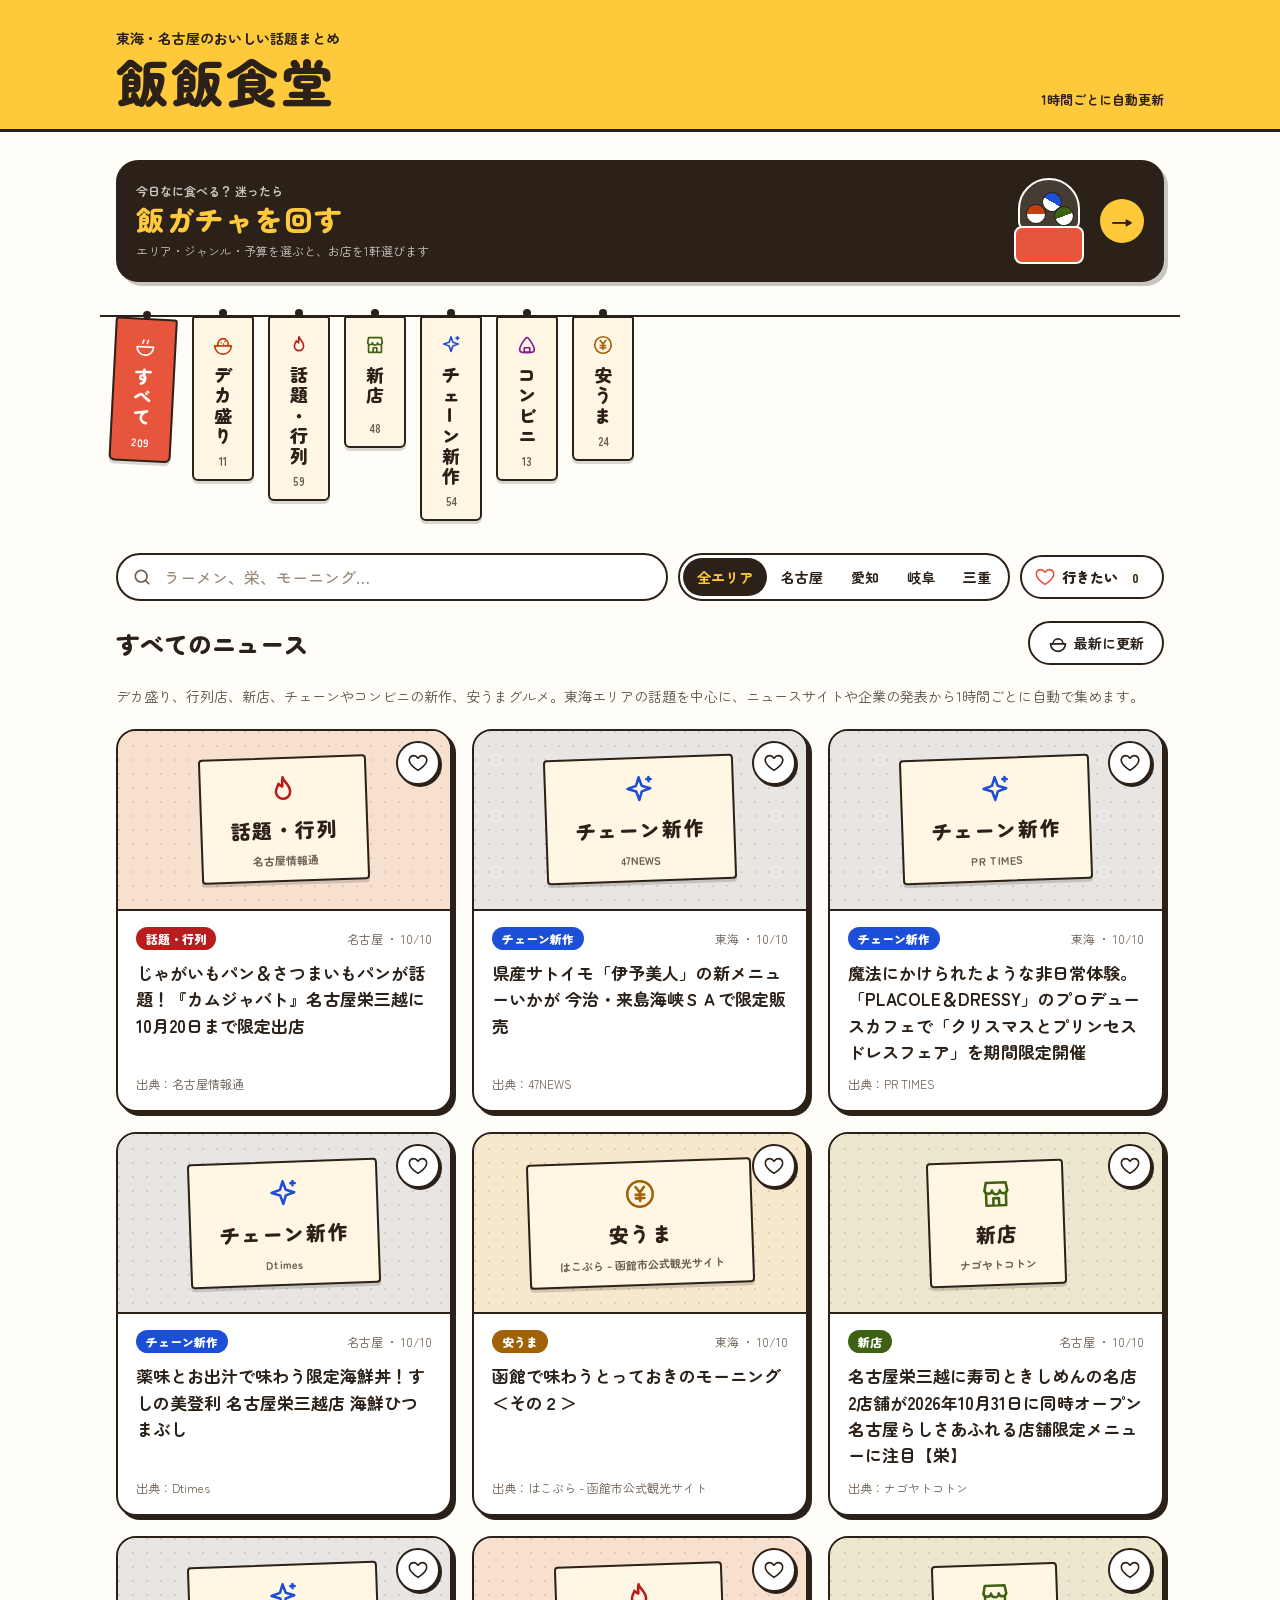
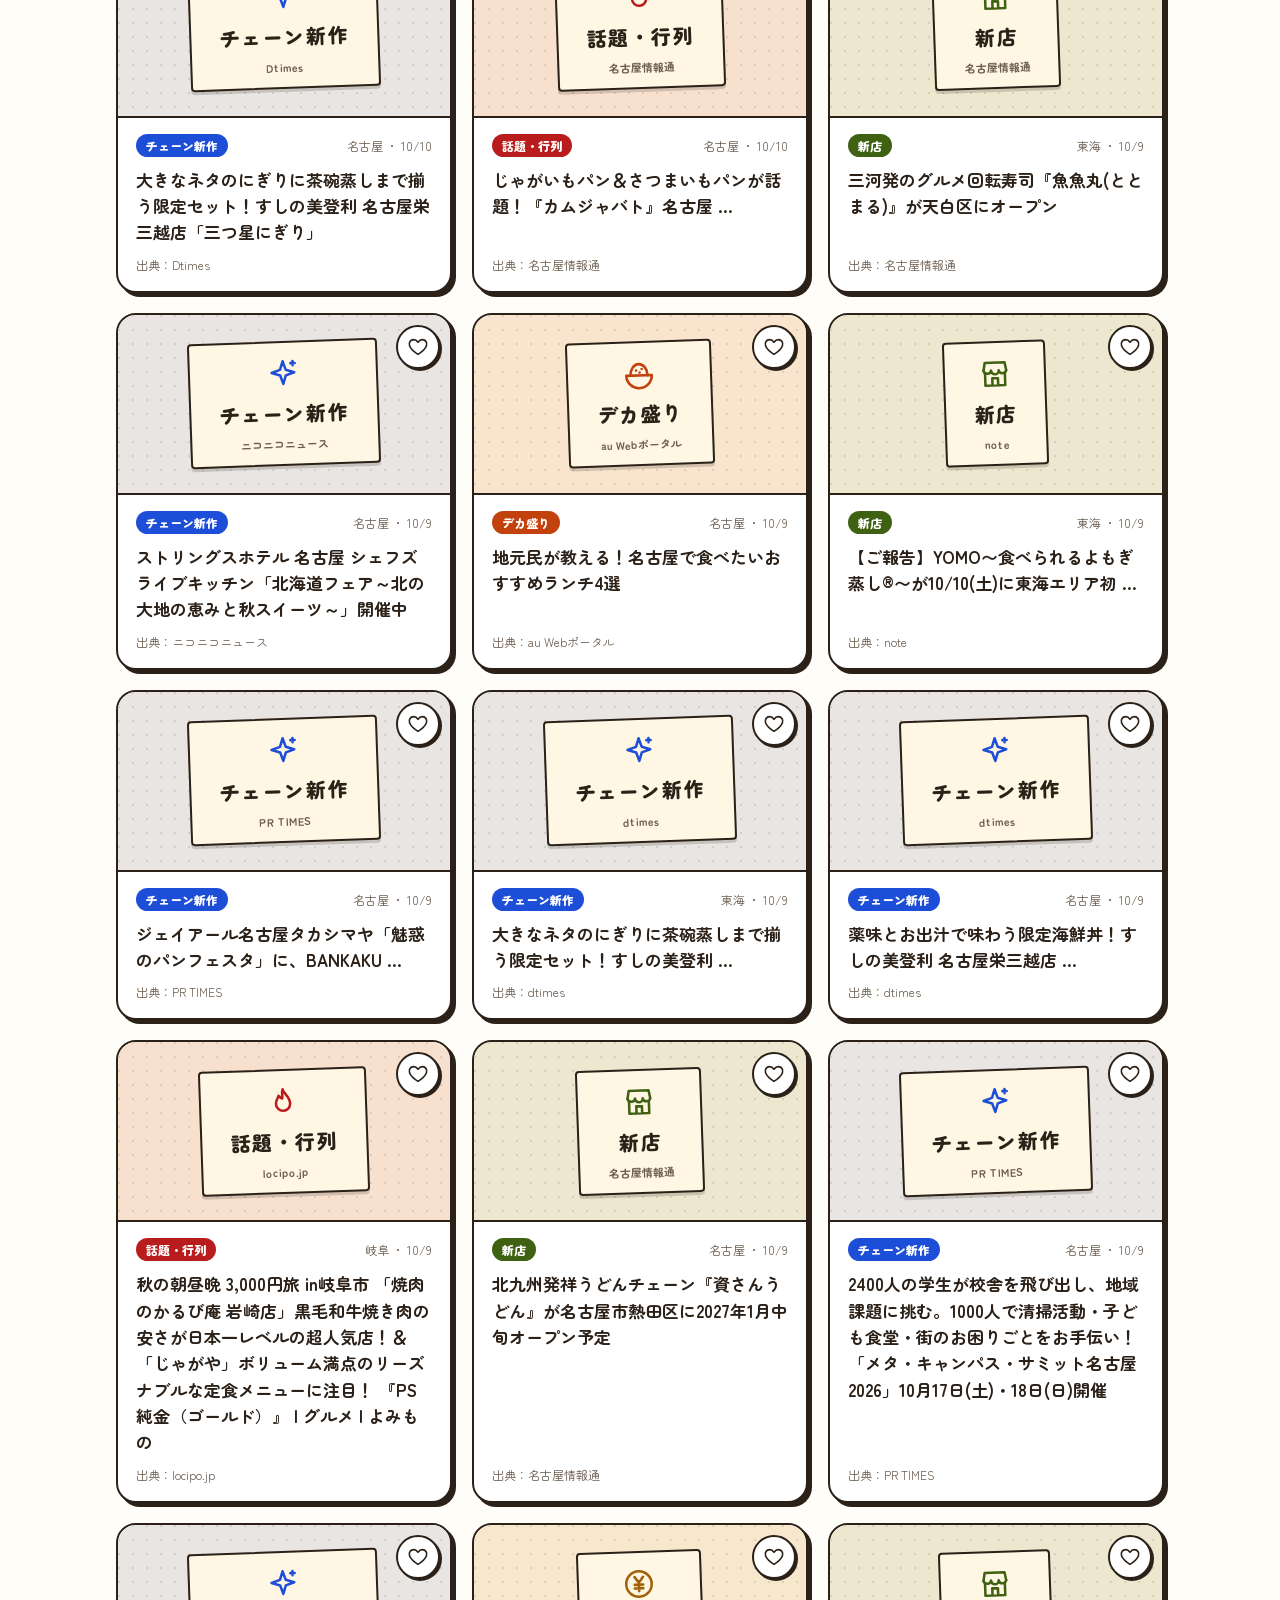
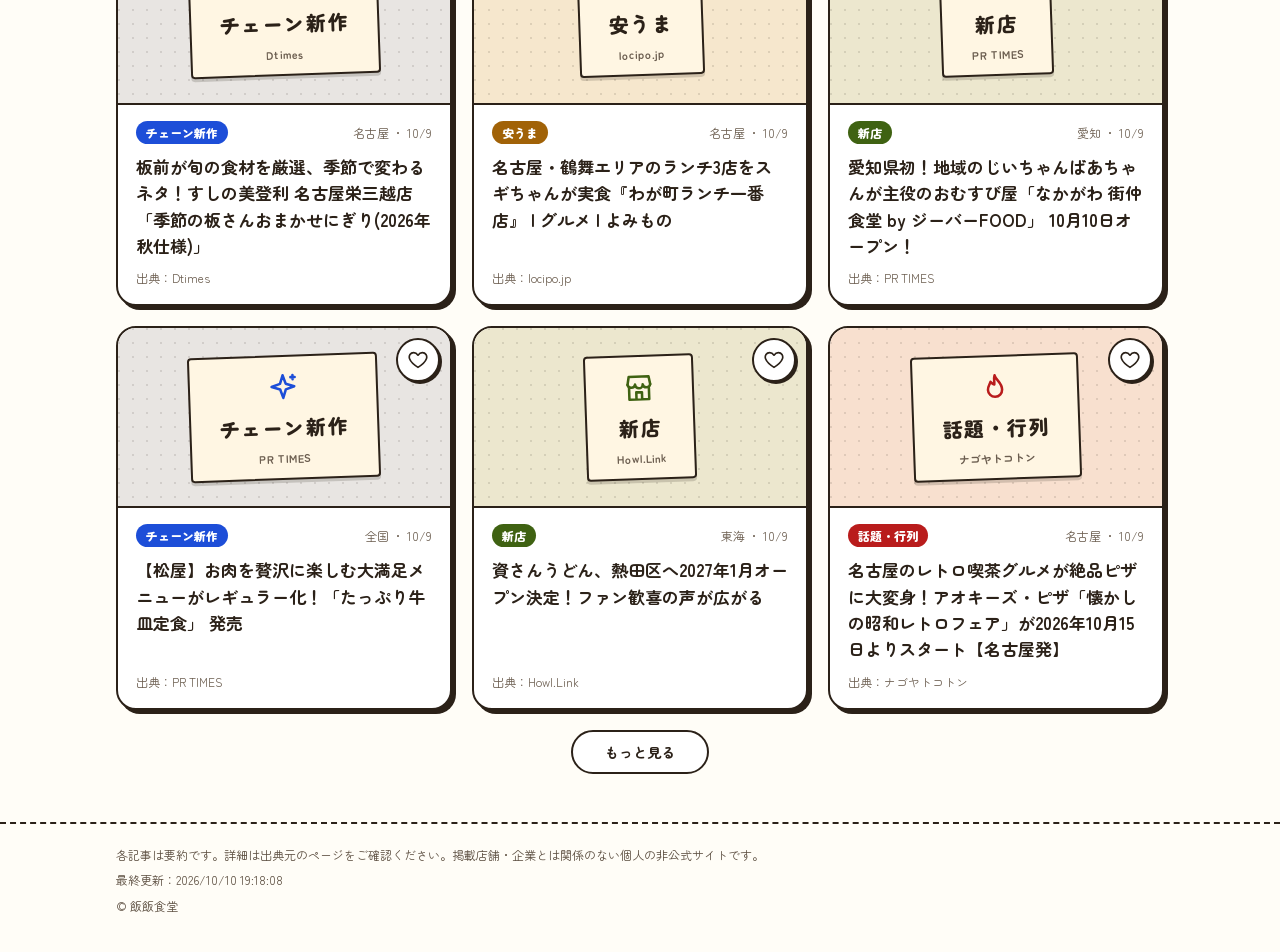
==== commit bb635486: "ホーム画面に追加してアプリのように使えるようにする - アプリ設定（manifest）とアイコン（梅干しのせ丼）を追加 - 電波がなくても前回の記事を表示（Service Worker）。ホットペッパ" ====
--- a/index.html
+++ b/index.html
@@ -10,6 +10,12 @@
 <meta property="og:description" content="東海・名古屋のおいしい話題を1時間ごとに自動でまとめるサイト">
 <meta property="og:type" content="website">
 <link rel="icon" href="assets/icon.svg" type="image/svg+xml">
+<link rel="manifest" href="manifest.webmanifest">
+<link rel="apple-touch-icon" href="assets/apple-touch-icon.png">
+<meta name="apple-mobile-web-app-capable" content="yes">
+<meta name="mobile-web-app-capable" content="yes">
+<meta name="apple-mobile-web-app-title" content="飯飯食堂">
+<meta name="apple-mobile-web-app-status-bar-style" content="default">
 <link rel="preconnect" href="https://fonts.googleapis.com">
 <link rel="preconnect" href="https://fonts.gstatic.com" crossorigin>
 <link href="https://fonts.googleapis.com/css2?family=Zen+Maru+Gothic:wght@500;700;900&display=swap" rel="stylesheet">
@@ -95,6 +101,13 @@
 </div>
 <div class="toast" id="toast" role="status" aria-live="polite" hidden></div>
 
+<div class="offline-bar" id="offline-bar" hidden>電波がないため、前回読み込んだ内容を表示しています</div>
+<div class="a2hs" id="a2hs" hidden>
+  <img src="assets/icon-192.png" alt="" width="40" height="40">
+  <p class="a2hs-text" id="a2hs-text"></p>
+  <button type="button" class="a2hs-btn" id="a2hs-btn" hidden>追加する</button>
+  <button type="button" class="a2hs-close" id="a2hs-close" aria-label="閉じる">×</button>
+</div>
 <script src="assets/app.js"></script>
 </body>
 </html>
--- a/assets/style.css
+++ b/assets/style.css
@@ -609,3 +609,142 @@
 @media (prefers-reduced-motion: reduce) {
   .card.served { animation: none; }
 }
+
+/* ===== 3連ガチャ ===== */
+.drop-extra { display: none; }
+.machine.triple .drop-extra { display: block; }
+.machine.triple.dropping #drop2 { animation: g-roll2 .9s ease-in .25s forwards; }
+.machine.triple.dropping #drop3 { animation: g-roll3 .9s ease-in .45s forwards; }
+.machine.triple.opening #drop2 { opacity: 1; transform: translate(-54px, 46px); filter: drop-shadow(0 0 14px #FFC93C); }
+.machine.triple.opening #drop3 { opacity: 1; transform: translate(-108px, 46px); filter: drop-shadow(0 0 14px #FFC93C); }
+@keyframes g-roll2 {
+  0% { opacity: 0; transform: translate(0, -14px) scale(.6); }
+  25% { opacity: 1; transform: translate(0, 0) scale(1); }
+  55% { transform: translate(0, 46px); }
+  100% { opacity: 1; transform: translate(-54px, 46px) rotate(-200deg); }
+}
+@keyframes g-roll3 {
+  0% { opacity: 0; transform: translate(0, -14px) scale(.6); }
+  25% { opacity: 1; transform: translate(0, 0) scale(1); }
+  50% { transform: translate(0, 46px); }
+  100% { opacity: 1; transform: translate(-108px, 46px) rotate(-400deg); }
+}
+.g-trio { display: flex; flex-direction: column; gap: 10px; }
+.g-trio-card {
+  display: grid; grid-template-columns: 76px minmax(0, 1fr); grid-template-rows: auto auto; gap: 4px 12px;
+  align-items: center; text-align: left; width: 100%; padding: 10px; cursor: pointer;
+  background: #FFF6E3; color: var(--ink); border: 2px solid var(--ink); border-radius: 16px;
+  font-family: inherit; box-shadow: 3px 3px 0 rgba(0, 0, 0, .35);
+  animation: trio-in .45s cubic-bezier(.3, 1.5, .5, 1) both; animation-delay: calc(var(--i, 0) * 120ms);
+  transition: transform .1s, box-shadow .1s;
+}
+.g-trio-card:hover { transform: translate(-1px, -1px); box-shadow: 4px 4px 0 rgba(0, 0, 0, .4); }
+.g-trio-card:active { transform: translate(2px, 2px); box-shadow: 1px 1px 0 rgba(0, 0, 0, .35); }
+.g-trio-card:focus-visible { outline: 3px solid var(--yellow); outline-offset: 2px; }
+@keyframes trio-in { from { opacity: 0; transform: translateY(14px) scale(.96); } to { opacity: 1; transform: none; } }
+.g-trio-thumb {
+  grid-row: 1 / span 2; position: relative; width: 76px; height: 76px; border-radius: 12px; overflow: hidden;
+  background: color-mix(in srgb, var(--c) 25%, #FFF6E3); border: 2px solid var(--ink);
+}
+.g-trio-thumb img { width: 100%; height: 100%; object-fit: cover; display: block; }
+.g-trio-num {
+  position: absolute; left: 4px; top: 4px; width: 22px; height: 22px; border-radius: 50%;
+  background: var(--ink); color: var(--yellow); font-size: 12px; font-weight: 900;
+  display: flex; align-items: center; justify-content: center;
+}
+.g-trio-text { display: flex; flex-direction: column; gap: 4px; min-width: 0; }
+.g-trio-genre { align-self: flex-start; font-size: 11px; font-weight: 900; color: #fff; padding: 2px 9px; border-radius: 999px; }
+.g-trio-genre.hot { background: var(--red); }
+.g-trio-name { font-size: 16px; font-weight: 900; line-height: 1.35; overflow: hidden; display: -webkit-box; -webkit-line-clamp: 2; -webkit-box-orient: vertical; }
+.g-trio-meta { font-size: 12px; color: var(--sub); }
+.g-trio-go {
+  justify-self: end; font-size: 13px; font-weight: 900; color: #B42318;
+  padding: 4px 12px; border: 2px solid #B42318; border-radius: 999px; background: #fff;
+}
+.g-back { border-style: dashed; }
+
+/* ===== 気分で選ぶ ===== */
+.g-label-row { display: flex; align-items: center; justify-content: space-between; gap: 8px; margin-top: 4px; }
+.g-label-row .g-label { margin: 0; }
+.g-mood-open {
+  min-height: 36px; padding: 0 12px; border-radius: 999px; cursor: pointer;
+  background: var(--ground); color: var(--ink); border: 2px solid var(--yellow);
+  font-family: inherit; font-size: 12px; font-weight: 700;
+}
+.g-mood-open b { margin-left: 4px; font-weight: 900; color: #B42318; }
+.g-pill.g-pill-mood[aria-pressed="true"] { background: var(--red); border-color: var(--red); color: #fff; }
+.g-pill.g-pill-mood { border-color: var(--red); }
+
+.mood-overlay {
+  position: fixed; inset: 0; z-index: 50; display: flex; align-items: center; justify-content: center;
+  padding: 16px; background: rgba(43, 33, 24, 0); transition: background .25s;
+}
+.mood-overlay[hidden] { display: none; }
+.mood-overlay.open { background: rgba(43, 33, 24, .6); }
+.mood-card {
+  width: min(380px, 100%); max-height: calc(100vh - 32px); max-height: calc(100dvh - 32px); overflow-y: auto;
+  border-radius: 24px; padding: 18px 18px 22px;
+  background: var(--ground); color: var(--ink); border: 3px solid var(--ink); box-shadow: 6px 6px 0 var(--ink);
+  transform: translateY(24px) scale(.95); opacity: 0; transition: transform .3s cubic-bezier(.3, 1.5, .5, 1), opacity .2s;
+}
+.mood-overlay.open .mood-card { transform: none; opacity: 1; }
+.mood-head { display: flex; align-items: center; justify-content: space-between; }
+.mood-title { margin: 0; font-size: 14px; font-weight: 900; letter-spacing: .1em; color: var(--sub); }
+.mood-close {
+  width: 40px; height: 40px; border-radius: 50%; border: 2px solid var(--ink); background: #fff;
+  font-size: 20px; line-height: 1; cursor: pointer; color: var(--ink);
+}
+.mood-dots { display: flex; gap: 6px; justify-content: center; margin: 6px 0 14px; }
+.mood-dot { width: 8px; height: 8px; border-radius: 50%; background: rgba(43, 33, 24, .2); }
+.mood-dot.on { background: var(--red); }
+.mood-q { margin: 0 0 16px; text-align: center; font-size: 22px; font-weight: 900; line-height: 1.5; animation: trio-in .35s both; }
+.mood-answers { display: grid; grid-template-columns: 1fr 1fr; gap: 10px; }
+.mood-a {
+  min-height: 64px; padding: 8px; border-radius: 16px; cursor: pointer;
+  background: #fff; color: var(--ink); border: 2px solid var(--ink); box-shadow: 3px 3px 0 var(--ink);
+  font-family: inherit; font-size: 16px; font-weight: 900; transition: transform .1s, box-shadow .1s, background .15s;
+}
+.mood-a:hover { background: var(--yellow); }
+.mood-a:active { transform: translate(3px, 3px); box-shadow: 0 0 0 var(--ink); }
+.mood-a.any { grid-column: 1 / -1; min-height: 46px; font-size: 14px; font-weight: 700; box-shadow: none; border-style: dashed; }
+.mood-genres { display: flex; flex-wrap: wrap; justify-content: center; gap: 8px; margin-bottom: 18px; }
+.mood-genre {
+  padding: 6px 14px; border-radius: 999px; background: var(--c); color: #fff; font-size: 16px; font-weight: 900;
+  border: 2px solid var(--ink); animation: stamp-in .4s cubic-bezier(.3, 1.8, .5, 1) both; animation-delay: calc(var(--i) * 110ms);
+}
+@keyframes stamp-in { from { transform: scale(0) rotate(-20deg); } to { transform: none; } }
+.mood-go { width: 100%; margin-top: 0; }
+
+body.no-scroll { overflow: hidden; }
+.g-pool.flash { animation: pool-flash .9s ease-in-out 2; }
+@keyframes pool-flash { 50% { color: var(--yellow); } }
+
+/* ===== ホーム画面アプリ ===== */
+.offline-bar {
+  position: sticky; top: 0; z-index: 40; padding: 8px 16px; text-align: center;
+  background: var(--ink); color: var(--yellow); font-size: 13px; font-weight: 700;
+}
+.offline-bar[hidden] { display: none; }
+.a2hs {
+  position: fixed; left: 12px; right: 12px; bottom: max(12px, env(safe-area-inset-bottom)); z-index: 45;
+  max-width: 520px; margin: 0 auto; display: flex; align-items: center; gap: 10px;
+  padding: 10px 10px 10px 12px; border-radius: 18px; background: #fff; color: var(--ink);
+  border: 2px solid var(--ink); box-shadow: 4px 4px 0 var(--ink);
+  transform: translateY(140%); transition: transform .35s cubic-bezier(.3, 1.4, .5, 1);
+}
+.a2hs[hidden] { display: none; }
+.a2hs.show { transform: none; }
+.a2hs img { border-radius: 10px; flex: none; }
+.a2hs-text { margin: 0; flex: 1; font-size: 13px; font-weight: 700; line-height: 1.5; }
+.a2hs-btn {
+  flex: none; min-height: 40px; padding: 0 14px; border-radius: 999px; cursor: pointer;
+  background: var(--yellow); color: var(--ink); border: 2px solid var(--ink); font-family: inherit; font-size: 13px; font-weight: 900;
+}
+.a2hs-close {
+  flex: none; width: 36px; height: 36px; border-radius: 50%; cursor: pointer;
+  background: transparent; border: 0; color: var(--sub); font-size: 20px; line-height: 1;
+}
+/* アプリとして開いたときは、画面上の時刻表示などと重ならないようにする */
+@media (display-mode: standalone) {
+  .site-header, .mini-header { padding-top: env(safe-area-inset-top); }
+}
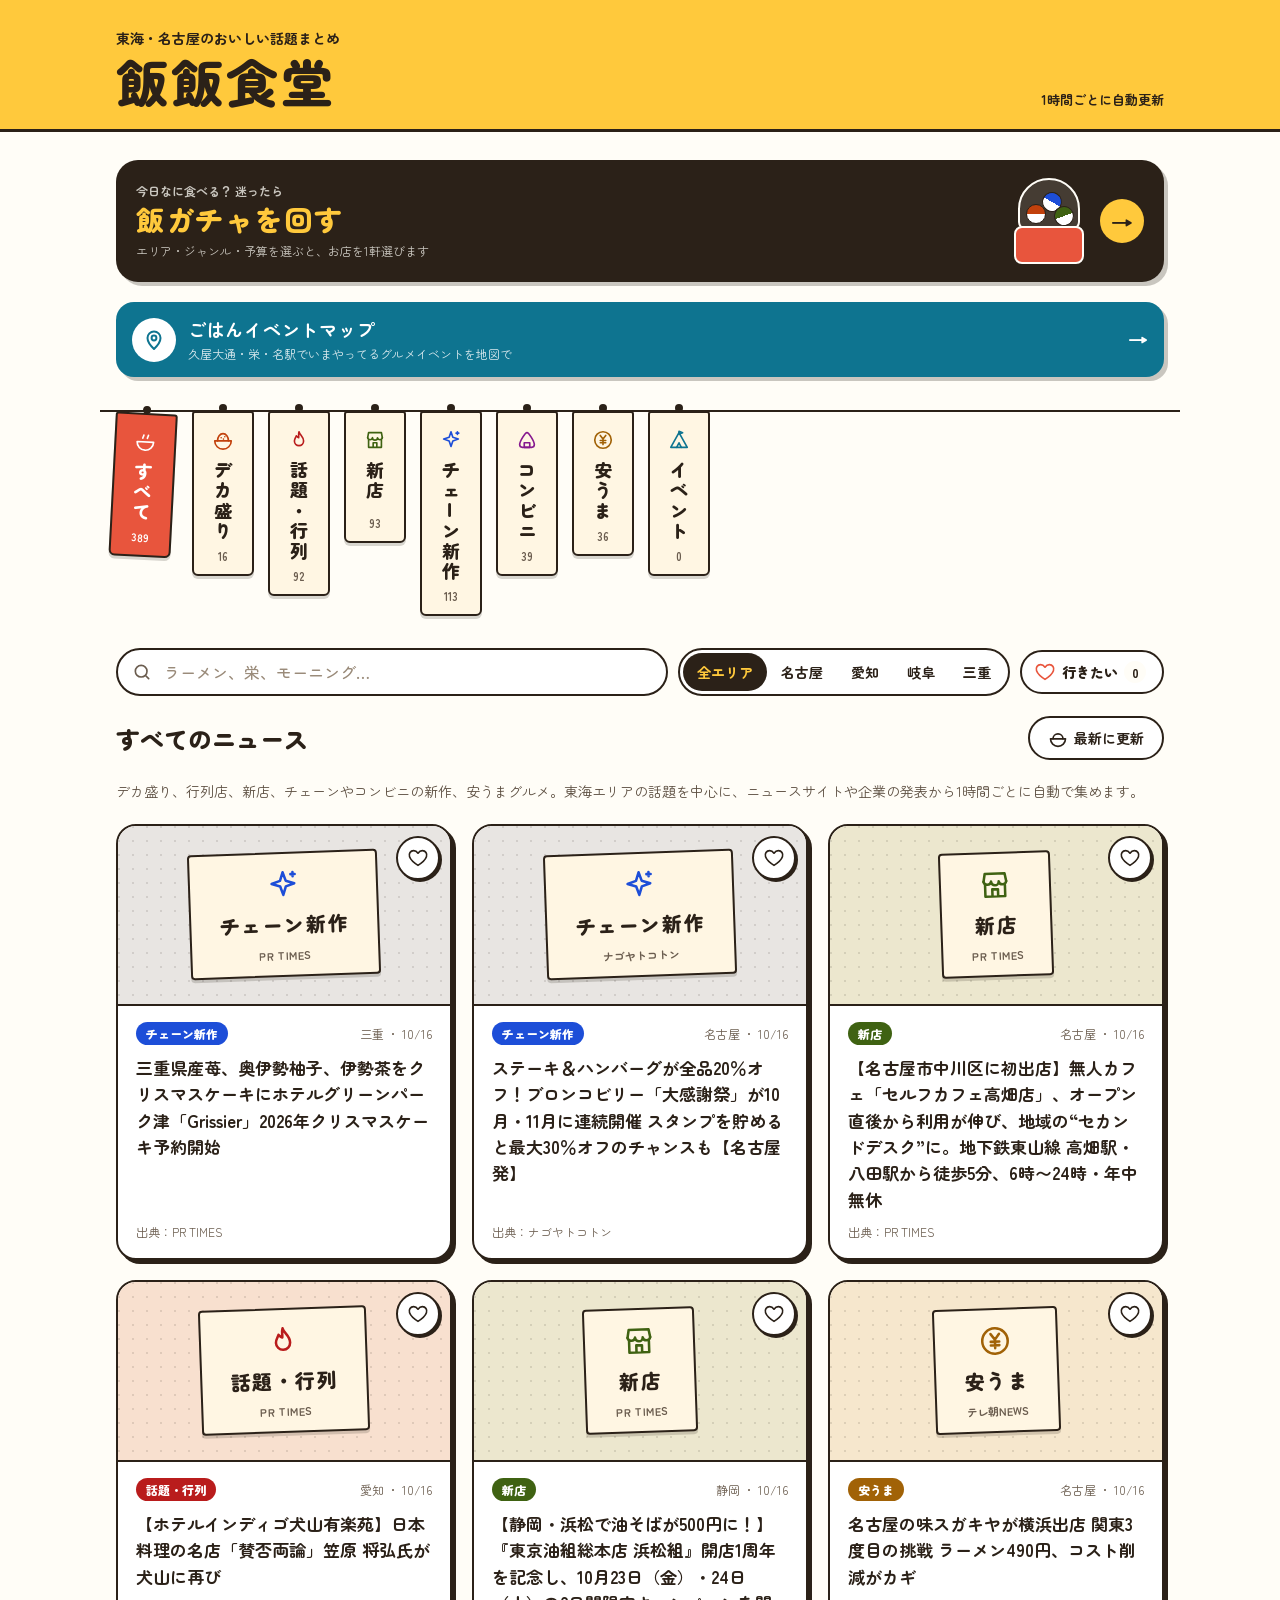
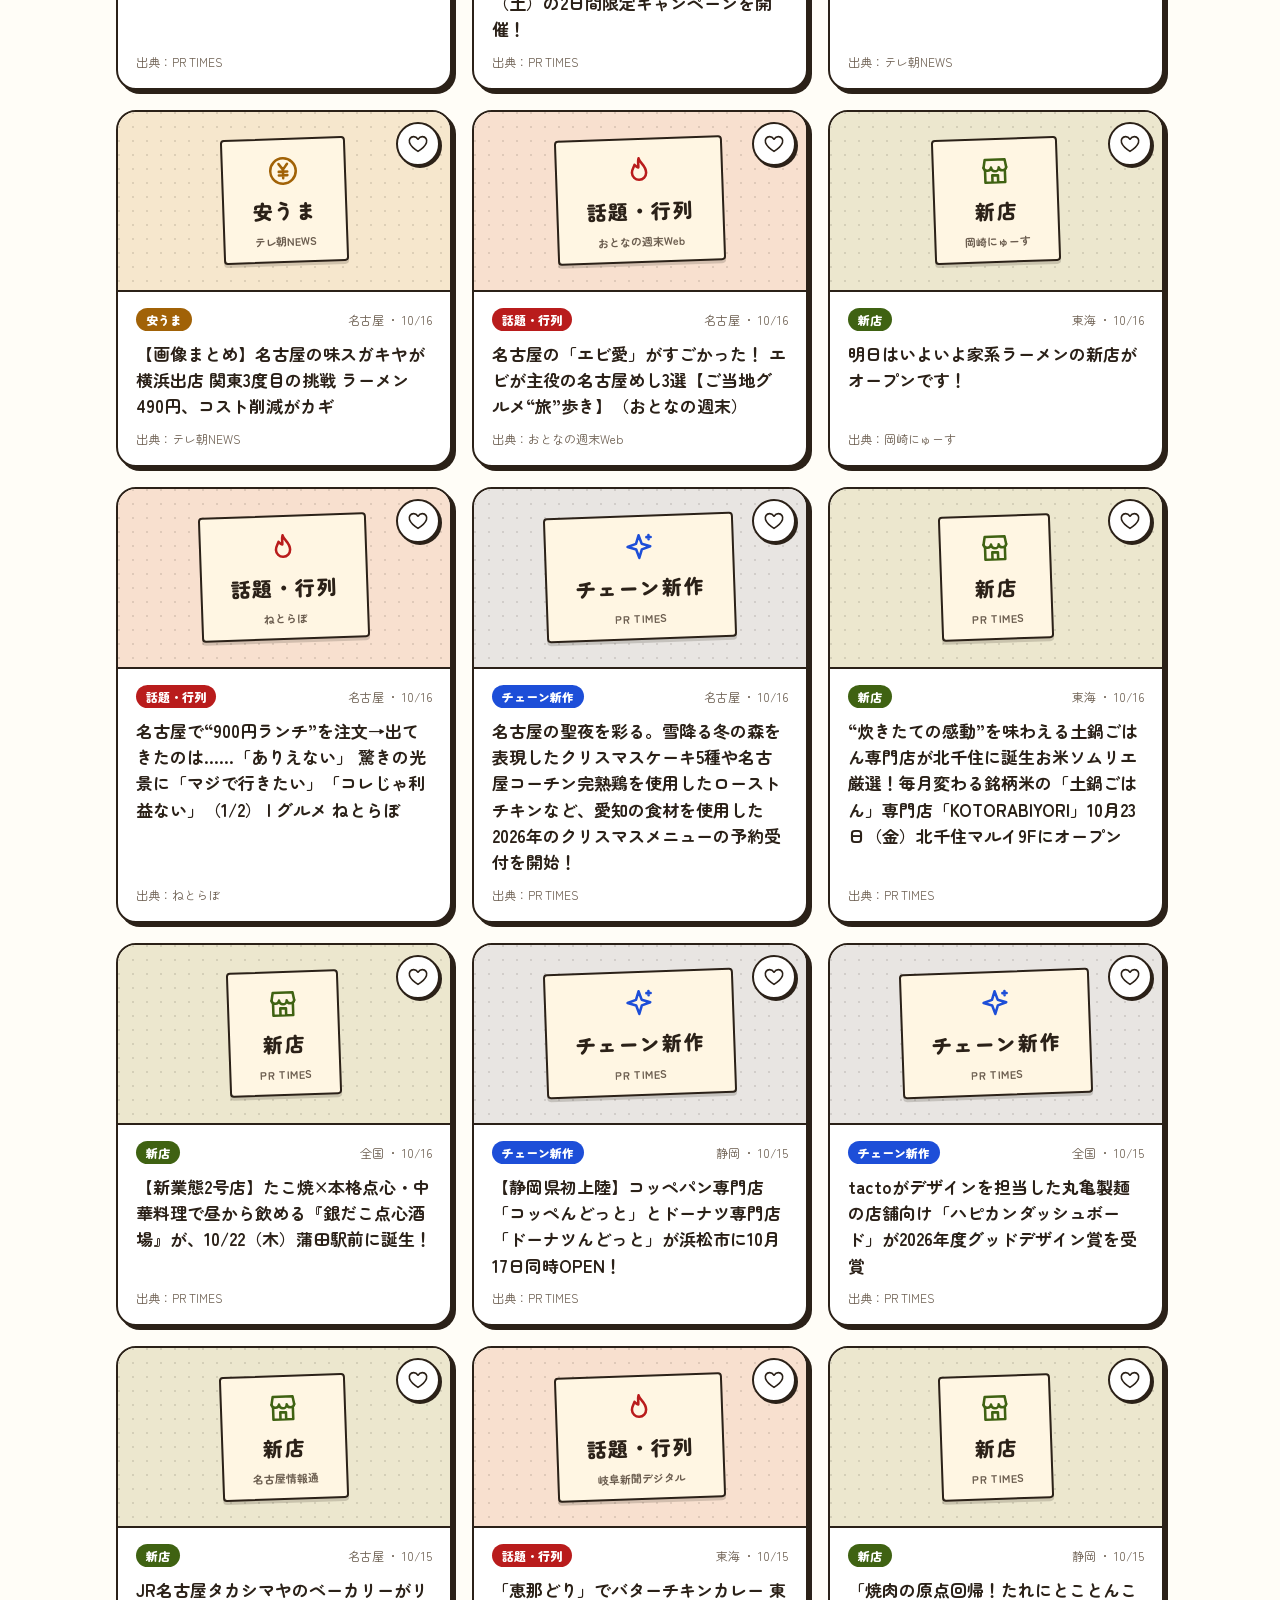
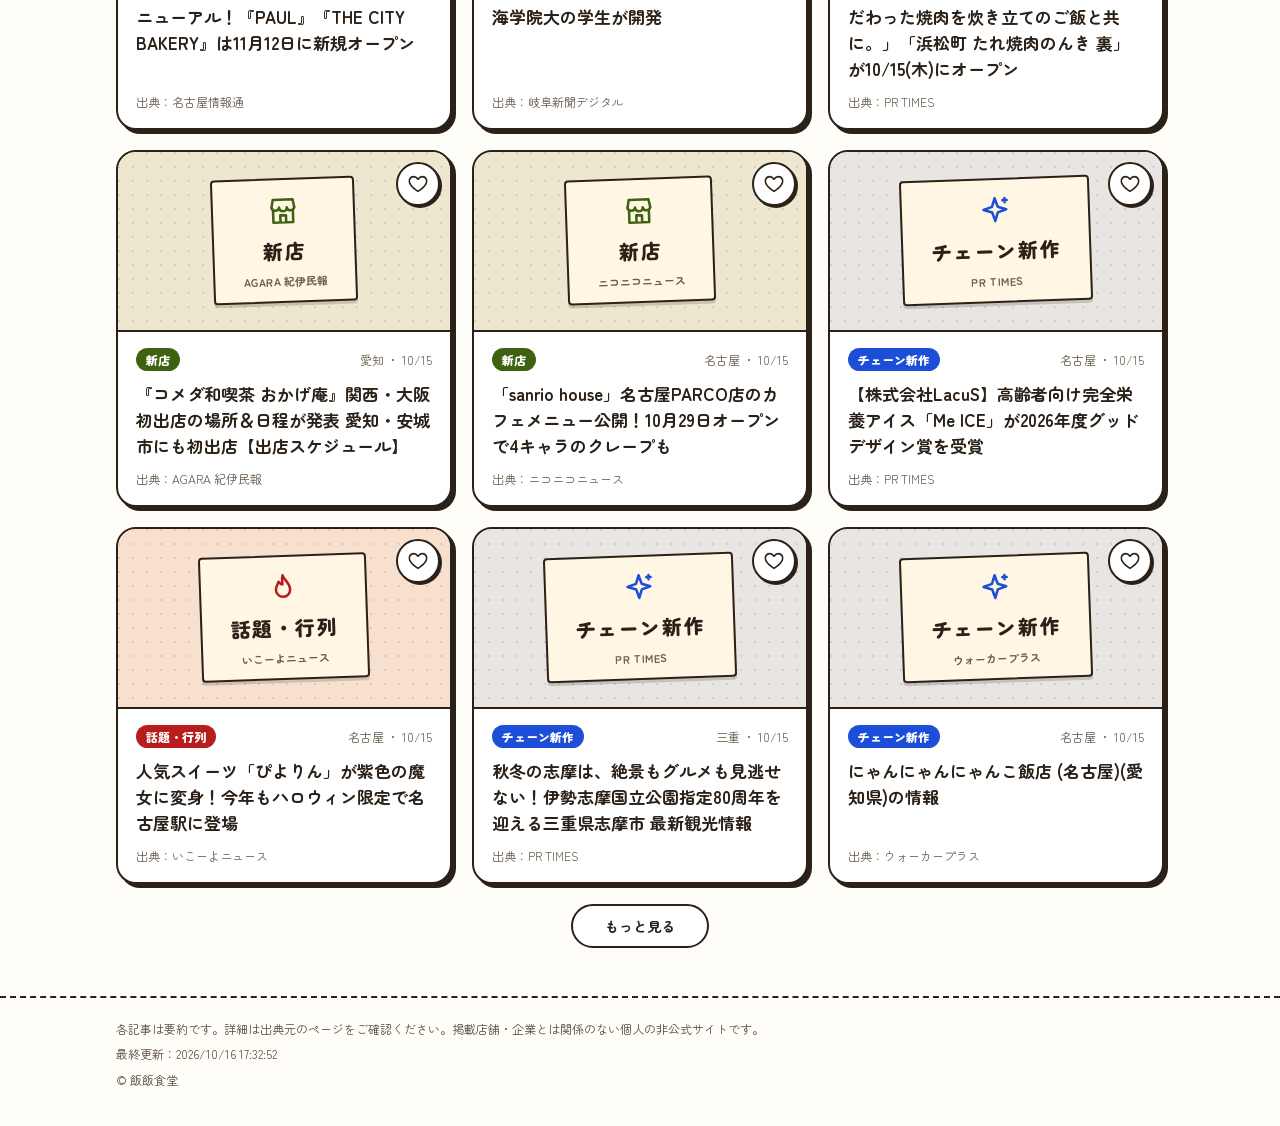
==== commit 613fbdc1: "ごはんイベントマップを追加 - ニュースにグルメイベントの検索を追加し、記事一覧に「イベント」カテゴリ - 見出しから会場（久屋大通公園・オアシス21・栄など）と開催日を読み取り、開催中・これから・終" ====
--- a/index.html
+++ b/index.html
@@ -51,6 +51,11 @@
       <span class="ge-base"></span>
     </span>
     <span class="ge-arrow" aria-hidden="true">→</span>
+  </a>
+  <a class="ev-entry" href="events.html">
+    <span class="ev-entry-icon" aria-hidden="true"><svg viewBox="0 0 24 24" fill="none" stroke="currentColor" stroke-width="2" stroke-linecap="round" stroke-linejoin="round"><path d="M12 21s-6.5-6.2-6.5-11a6.5 6.5 0 0 1 13 0c0 4.8-6.5 11-6.5 11z"/><circle cx="12" cy="10" r="2.4"/></svg></span>
+    <span class="ev-entry-text"><b>ごはんイベントマップ</b><span>久屋大通・栄・名駅でいまやってるグルメイベントを地図で</span></span>
+    <span class="ev-entry-arrow" aria-hidden="true">→</span>
   </a>
 
   <nav class="tabs" id="tabs" aria-label="カテゴリ"></nav>
--- a/assets/style.css
+++ b/assets/style.css
@@ -748,3 +748,239 @@
 @media (display-mode: standalone) {
   .site-header, .mini-header { padding-top: env(safe-area-inset-top); }
 }
+
+/* 人気上位 */
+.g-badge.popular { background: #FFF1C2; color: #8A5A00; border-color: #E0A800; }
+
+/* OpenStreetMap のお店・口コミボタン */
+.g-src { font-size: 11px; color: var(--muted); }
+.g-map { gap: 6px; }
+.g-map-icon { display: inline-flex; width: 18px; height: 18px; }
+.g-map-icon svg { width: 100%; height: 100%; fill: currentColor; }
+.g-credit a { color: rgba(255, 253, 247, 0.85); text-decoration: underline; }
+
+/* ===== 「行った！」とスタンプ帳 ===== */
+.visit-btn {
+  position: relative; display: inline-flex; align-items: center; justify-content: center; gap: 8px;
+  font-family: inherit; font-weight: 900; cursor: pointer; color: var(--ink);
+  background: #fff; border: 2px solid var(--ink); border-radius: 999px;
+}
+.visit-btn.big { width: 100%; min-height: 52px; font-size: 16px; box-shadow: 3px 3px 0 rgba(0, 0, 0, .35); }
+.visit-btn.small { flex: none; align-self: center; min-height: 36px; padding: 0 12px 0 6px; font-size: 12px; margin-right: 8px; }
+.visit-stamp {
+  display: inline-flex; align-items: center; justify-content: center; width: 30px; height: 30px; border-radius: 50%;
+  border: 2px dashed rgba(43, 33, 24, .35); color: transparent; font-size: 14px; font-weight: 900;
+}
+.visit-btn.small .visit-stamp { width: 24px; height: 24px; font-size: 11px; }
+.visit-btn[aria-pressed="true"] { background: #FFF1EC; border-color: #B42318; color: #B42318; }
+.visit-btn[aria-pressed="true"] .visit-stamp {
+  border: 2px solid #B42318; color: #B42318; transform: rotate(-12deg);
+  background: radial-gradient(circle, #fff 55%, rgba(180, 35, 24, .08) 56%);
+}
+.visit-btn.pon .visit-stamp { animation: pon .45s cubic-bezier(.3, 1.8, .5, 1); }
+@keyframes pon { 0% { transform: scale(2.2) rotate(-30deg); opacity: 0; } 60% { opacity: 1; } 100% { transform: scale(1) rotate(-12deg); } }
+.gh-item { display: flex; align-items: center; }
+.gh-item .gh-link { flex: 1; min-width: 0; }
+
+.stamps {
+  background: #FFF6E3; border: 2px solid var(--ink); border-radius: 22px; padding: 18px 16px 16px;
+  display: flex; flex-direction: column; gap: 12px; box-shadow: 4px 4px 0 rgba(43, 33, 24, .2);
+}
+.stamps-head { display: flex; flex-wrap: wrap; align-items: baseline; justify-content: space-between; gap: 4px 12px; }
+.stamps-head h2 { margin: 0; font-size: 24px; font-weight: 900; }
+.stamps-summary { margin: 0; font-size: 13px; font-weight: 700; color: #B42318; }
+.stamps-lead { margin: 0; font-size: 13px; line-height: 1.7; color: var(--sub); }
+.stamp-grid { display: grid; grid-template-columns: repeat(4, minmax(0, 1fr)); gap: 10px; }
+@media (min-width: 640px) { .stamp-grid { grid-template-columns: repeat(7, minmax(0, 1fr)); } }
+.stamp { display: flex; justify-content: center; }
+.stamp-ring {
+  width: 100%; max-width: 86px; aspect-ratio: 1; border-radius: 50%;
+  display: flex; flex-direction: column; align-items: center; justify-content: center; gap: 2px; text-align: center;
+  border: 2px dashed rgba(43, 33, 24, .25); color: rgba(43, 33, 24, .4); padding: 4px;
+}
+.stamp-name { font-size: 11px; font-weight: 900; line-height: 1.2; word-break: keep-all; overflow-wrap: anywhere; }
+.stamp-count { font-size: 12px; font-weight: 900; }
+.stamp.on .stamp-ring {
+  border: 3px solid var(--c); color: var(--c); transform: rotate(var(--r));
+  background: radial-gradient(circle, #fff 58%, color-mix(in srgb, var(--c) 10%, #fff) 60%);
+  box-shadow: inset 0 0 0 2px #fff, inset 0 0 0 4px color-mix(in srgb, var(--c) 60%, #fff);
+}
+.stamp-details summary { cursor: pointer; font-size: 14px; font-weight: 900; padding: 6px 0; }
+.sl-list { list-style: none; margin: 0; padding: 0; display: flex; flex-direction: column; gap: 6px; }
+.sl-item { display: flex; align-items: center; gap: 6px; background: #fff; border: 1.5px solid rgba(43, 33, 24, .2); border-radius: 12px; }
+.sl-link { flex: 1; min-width: 0; display: grid; grid-template-columns: 12px minmax(0, 1fr); gap: 2px 10px; padding: 10px 12px; color: var(--ink); }
+.sl-dot { grid-row: 1 / span 2; align-self: center; width: 12px; height: 12px; border-radius: 50%; }
+.sl-name { font-size: 15px; font-weight: 900; overflow: hidden; text-overflow: ellipsis; white-space: nowrap; }
+.sl-meta { font-size: 11px; color: var(--muted); }
+.sl-del { flex: none; width: 40px; height: 40px; border: 0; background: transparent; color: var(--muted); font-size: 18px; cursor: pointer; }
+
+/* ===== レア演出 ===== */
+.drop.gold .cap-top { background: linear-gradient(135deg, #FFF3B0 0%, #FFD24A 35%, #E0A800 70%, #FFF3B0 100%); }
+.drop.gold .cap-bottom { background: linear-gradient(135deg, #fff 0%, #FFF6D6 100%); }
+.machine.rare .drop.gold { filter: drop-shadow(0 0 10px #FFD24A); }
+.machine.rare::before {
+  content: ""; position: absolute; left: 50%; top: 52%; width: 420px; height: 420px; margin: -210px 0 0 -210px; z-index: -1;
+  background: repeating-conic-gradient(rgba(255, 210, 74, .55) 0 10deg, transparent 10deg 20deg);
+  border-radius: 50%; -webkit-mask-image: radial-gradient(circle, #000 30%, transparent 70%); mask-image: radial-gradient(circle, #000 30%, transparent 70%);
+  opacity: 0; transition: opacity .4s;
+}
+.machine.rare.dropping::before { opacity: 1; animation: rays 3s linear infinite; }
+@keyframes rays { to { transform: rotate(360deg); } }
+.machine.rare.spinning .dome { animation: rare-shake .12s linear 8; }
+@keyframes rare-shake { 25% { transform: translateX(-3px) rotate(-2deg); } 75% { transform: translateX(3px) rotate(2deg); } }
+.machine.rare-flash::after {
+  content: "レア確定！"; position: absolute; left: 50%; top: 40%; z-index: 5; white-space: nowrap;
+  padding: 8px 16px; border-radius: 12px; border: 3px solid var(--ink);
+  background: linear-gradient(135deg, #FFF3B0, #FFD24A 50%, #E0A800); color: var(--ink);
+  font-size: 22px; font-weight: 900; letter-spacing: .08em; box-shadow: 0 0 24px rgba(255, 210, 74, .9);
+  animation: rare-pop .5s cubic-bezier(.3, 1.8, .5, 1) both;
+}
+@keyframes rare-pop { from { transform: translate(-50%, -50%) scale(0) rotate(-15deg); } to { transform: translate(-50%, -50%) scale(1) rotate(-6deg); } }
+.rare-ribbon {
+  display: inline-block; margin-right: 8px; padding: 3px 10px; border-radius: 6px;
+  background: linear-gradient(135deg, #FFF3B0, #FFD24A 50%, #E0A800); color: var(--ink); font-size: 14px; font-weight: 900;
+  border: 2px solid var(--ink); transform: rotate(-4deg);
+}
+.g-card.rare { border-color: #E0A800; box-shadow: 0 0 0 3px #FFD24A, 0 0 24px rgba(255, 210, 74, .6); }
+.g-trio-card.rare { position: relative; border-color: #E0A800; box-shadow: 0 0 0 3px #FFD24A, 3px 3px 0 rgba(0, 0, 0, .35); }
+.trio-rare {
+  position: absolute; right: 10px; top: -10px; padding: 2px 8px; border-radius: 6px; font-size: 11px; font-weight: 900;
+  background: linear-gradient(135deg, #FFF3B0, #FFD24A 50%, #E0A800); border: 2px solid var(--ink); color: var(--ink);
+}
+
+/* ===== みんなで投票 ===== */
+.vote-box {
+  display: flex; flex-wrap: wrap; align-items: center; justify-content: center; gap: 8px;
+  padding: 14px; border-radius: 16px; border: 2px dashed rgba(255, 253, 247, .5);
+}
+.vote-lead { width: 100%; margin: 0 0 2px; text-align: center; font-size: 13px; font-weight: 900; color: var(--yellow); }
+.vote-line {
+  display: inline-flex; align-items: center; min-height: 46px; padding: 0 20px; border-radius: 999px;
+  background: #06C755; color: #fff; font-size: 15px; font-weight: 900;
+}
+.vote-line:hover { color: #fff; filter: brightness(1.05); }
+.vote-more {
+  min-height: 46px; padding: 0 16px; border-radius: 999px; cursor: pointer;
+  background: transparent; color: var(--ground); border: 2px solid var(--ground); font-family: inherit; font-size: 13px; font-weight: 900;
+}
+
+.vote { display: flex; flex-direction: column; gap: 12px; }
+.vote-kicker { margin: 0; font-size: 13px; font-weight: 900; color: #B42318; letter-spacing: .1em; }
+.vote-heading { margin: 0; font-size: 36px; font-weight: 900; letter-spacing: .04em; }
+.vote-lead2 { margin: 0; font-size: 14px; line-height: 1.8; color: var(--sub); }
+.vote-status { margin: 0; font-size: 14px; font-weight: 700; color: #B42318; }
+.vote-status:empty { display: none; }
+.vote-list { display: flex; flex-direction: column; gap: 14px; }
+.vote-card {
+  display: grid; grid-template-columns: 96px minmax(0, 1fr); gap: 12px; padding: 12px;
+  background: #fff; border: 2px solid var(--ink); border-radius: 18px; box-shadow: 4px 4px 0 var(--ink);
+  animation: trio-in .45s cubic-bezier(.3, 1.5, .5, 1) both; animation-delay: calc(var(--i, 0) * 120ms);
+}
+.vote-thumb { position: relative; width: 96px; height: 96px; border-radius: 14px; overflow: hidden; background: var(--photo); border: 2px solid var(--ink); }
+.vote-thumb img { width: 100%; height: 100%; object-fit: cover; display: block; }
+.vote-num { position: absolute; left: 4px; top: 2px; font-size: 26px; font-weight: 900; color: var(--ink); text-shadow: 0 0 4px #fff, 0 0 4px #fff; }
+.vote-body { display: flex; flex-direction: column; gap: 6px; min-width: 0; }
+.vote-genre { align-self: flex-start; font-size: 11px; font-weight: 900; padding: 2px 9px; border-radius: 999px; background: var(--ink); color: var(--yellow); }
+.vote-name { margin: 0; font-size: 18px; font-weight: 900; line-height: 1.35; }
+.vote-meta { margin: 0; font-size: 12px; color: var(--muted); }
+.vote-links { display: flex; flex-wrap: wrap; gap: 4px 14px; font-size: 13px; font-weight: 700; }
+.vote-link { text-decoration: underline; text-underline-offset: 3px; }
+.vote-btn {
+  display: inline-flex; align-items: center; justify-content: center; min-height: 46px; margin-top: 4px; padding: 0 14px;
+  border-radius: 999px; background: #06C755; color: #fff; font-size: 14px; font-weight: 900; text-align: center;
+}
+.vote-btn:hover { color: #fff; filter: brightness(1.05); }
+.vote-btn.done { background: #fff; color: #058A3C; border: 2px solid #06C755; }
+.vote-self { align-self: center; padding: 12px; font-weight: 900; }
+@media (max-width: 420px) {
+  .vote-card { grid-template-columns: 76px minmax(0, 1fr); }
+  .vote-thumb { width: 76px; height: 76px; }
+  .vote-heading { font-size: 30px; }
+}
+.gacha-stage { overflow: hidden; }
+.machine.rare { isolation: isolate; }
+
+/* ===== ごはんイベント ===== */
+.ev-line { display: flex; flex-wrap: wrap; align-items: center; gap: 6px; font-size: 12px; }
+.ev-status {
+  display: inline-flex; align-items: center; padding: 2px 9px; border-radius: 999px; font-size: 11px; font-weight: 900; white-space: nowrap;
+  background: #E5E1D8; color: var(--ink);
+}
+.ev-status.now { background: #D92D20; color: #fff; }
+.ev-status.soon { background: #FFC93C; color: var(--ink); }
+.ev-status.past { background: #CFCAC0; color: #5C4E40; }
+.ev-when { color: var(--sub); font-weight: 700; }
+
+.ev-entry {
+  display: flex; align-items: center; gap: 12px; padding: 14px 16px; border-radius: 18px;
+  background: #0E7490; color: #fff; box-shadow: 4px 4px 0 rgba(43, 33, 24, .25);
+}
+.ev-entry:hover { color: #fff; transform: translate(-1px, -1px); }
+.ev-entry-icon { flex: none; width: 44px; height: 44px; border-radius: 50%; background: #fff; color: #0E7490; display: flex; align-items: center; justify-content: center; }
+.ev-entry-icon svg { width: 24px; height: 24px; }
+.ev-entry-text { flex: 1; min-width: 0; display: flex; flex-direction: column; gap: 2px; font-size: 12px; line-height: 1.5; color: rgba(255, 255, 255, .85); }
+.ev-entry-text b { font-size: 18px; color: #fff; letter-spacing: .04em; }
+.ev-entry-arrow { flex: none; font-size: 20px; font-weight: 900; }
+
+.ev { display: flex; flex-direction: column; gap: 12px; }
+.ev-kicker { margin: 0; font-size: 13px; font-weight: 900; color: #0E7490; letter-spacing: .08em; }
+.ev-heading { margin: 0; font-size: 32px; font-weight: 900; letter-spacing: .04em; }
+.ev-lead { margin: 0; font-size: 13px; line-height: 1.8; color: var(--sub); }
+.ev-spots { display: flex; flex-wrap: wrap; gap: 6px; }
+.ev-spot {
+  min-height: 40px; padding: 0 14px; border-radius: 999px; cursor: pointer; font-family: inherit; font-size: 13px; font-weight: 900;
+  background: #fff; color: var(--ink); border: 2px solid var(--ink);
+}
+.ev-spot:first-child { background: #0E7490; color: #fff; border-color: #0E7490; }
+.ev-map {
+  height: 58vh; min-height: 320px; max-height: 560px; border-radius: 18px; border: 2px solid var(--ink); overflow: hidden;
+  box-shadow: 4px 4px 0 rgba(43, 33, 24, .25); background: #E9E4D8; z-index: 0;
+}
+.ev-map-failed { display: flex; align-items: center; justify-content: center; padding: 16px; text-align: center; font-weight: 700; color: var(--sub); }
+.ev-legend { display: flex; flex-wrap: wrap; gap: 4px 14px; font-size: 12px; font-weight: 700; color: var(--sub); }
+.ev-legend span { display: inline-flex; align-items: center; gap: 5px; }
+.ev-dot { width: 12px; height: 12px; border-radius: 50%; border: 2px solid var(--ink); display: inline-block; background: #E5E1D8; }
+.ev-dot.now { background: #D92D20; } .ev-dot.soon { background: #FFC93C; } .ev-dot.past { background: #CFCAC0; }
+.ev-filters .g-pill { color: var(--ink); border-color: rgba(43, 33, 24, .35); }
+.ev-filters .g-pill[aria-pressed="true"] { background: var(--ink); border-color: var(--ink); color: var(--yellow); }
+
+/* 地図のピン */
+.ev-pin-wrap { background: none; border: 0; }
+.ev-pin {
+  position: relative; display: block; width: 34px; height: 34px; border-radius: 50% 50% 50% 0; transform: rotate(-45deg);
+  background: #E5E1D8; border: 3px solid var(--ink); box-shadow: 2px 2px 0 rgba(0, 0, 0, .3);
+}
+.ev-pin.now { background: #D92D20; } .ev-pin.soon { background: #FFC93C; } .ev-pin.past { background: #CFCAC0; }
+.ev-pin-n {
+  position: absolute; inset: 0; display: flex; align-items: center; justify-content: center; transform: rotate(45deg);
+  font: 900 13px/1 'Zen Maru Gothic', sans-serif; color: #fff; text-shadow: 0 0 2px rgba(0, 0, 0, .6);
+}
+.ev-pin.soon .ev-pin-n, .ev-pin.unknown .ev-pin-n, .ev-pin.past .ev-pin-n { color: var(--ink); text-shadow: none; }
+.ev-pop { font-family: 'Zen Maru Gothic', sans-serif; display: flex; flex-direction: column; gap: 10px; }
+.ev-pop-venue { margin: 0; font-size: 15px; font-weight: 900; color: var(--ink); }
+.ev-pop-row { display: flex; flex-direction: column; align-items: flex-start; gap: 3px; padding-top: 8px; border-top: 1px dashed rgba(43, 33, 24, .25); }
+.ev-pop-title { font-size: 13px; font-weight: 700; line-height: 1.5; color: var(--ink) !important; text-decoration: underline; }
+.ev-pop-when { font-size: 11px; color: var(--muted); }
+.leaflet-container a.leaflet-popup-close-button { width: 32px; height: 32px; font-size: 22px; }
+
+/* 一覧 */
+.ev-list-head { display: flex; flex-wrap: wrap; align-items: baseline; justify-content: space-between; gap: 4px 12px; margin-top: 8px; }
+.ev-list-head h2 { margin: 0; font-size: 22px; font-weight: 900; }
+.ev-count { margin: 0; font-size: 12px; color: var(--muted); }
+.ev-list { display: grid; grid-template-columns: repeat(auto-fill, minmax(300px, 1fr)); gap: 12px; }
+.ev-sub { grid-column: 1 / -1; margin: 10px 0 0; font-size: 15px; font-weight: 900; color: var(--sub); }
+.ev-card {
+  display: flex; flex-direction: column; gap: 8px; padding: 14px; border-radius: 16px; background: #fff;
+  border: 2px solid var(--ink); box-shadow: 3px 3px 0 rgba(43, 33, 24, .3);
+}
+.ev-card.past { opacity: .7; }
+.ev-card-head { display: flex; flex-wrap: wrap; align-items: center; gap: 6px; font-size: 12px; }
+.ev-title { font-size: 15px; font-weight: 900; line-height: 1.55; color: var(--ink); }
+.ev-card-foot { display: flex; flex-wrap: wrap; align-items: center; justify-content: space-between; gap: 6px; margin-top: auto; }
+.ev-onmap {
+  display: inline-flex; align-items: center; gap: 4px; min-height: 36px; padding: 0 12px; border-radius: 999px; cursor: pointer;
+  background: #E6F4F7; color: #0E7490; border: 2px solid #0E7490; font-family: inherit; font-size: 12px; font-weight: 900;
+}
+.ev-onmap-icon { display: inline-flex; width: 16px; height: 16px; }
+.ev-onmap-icon svg { width: 100%; height: 100%; }
+.ev-src { font-size: 11px; color: var(--muted); }
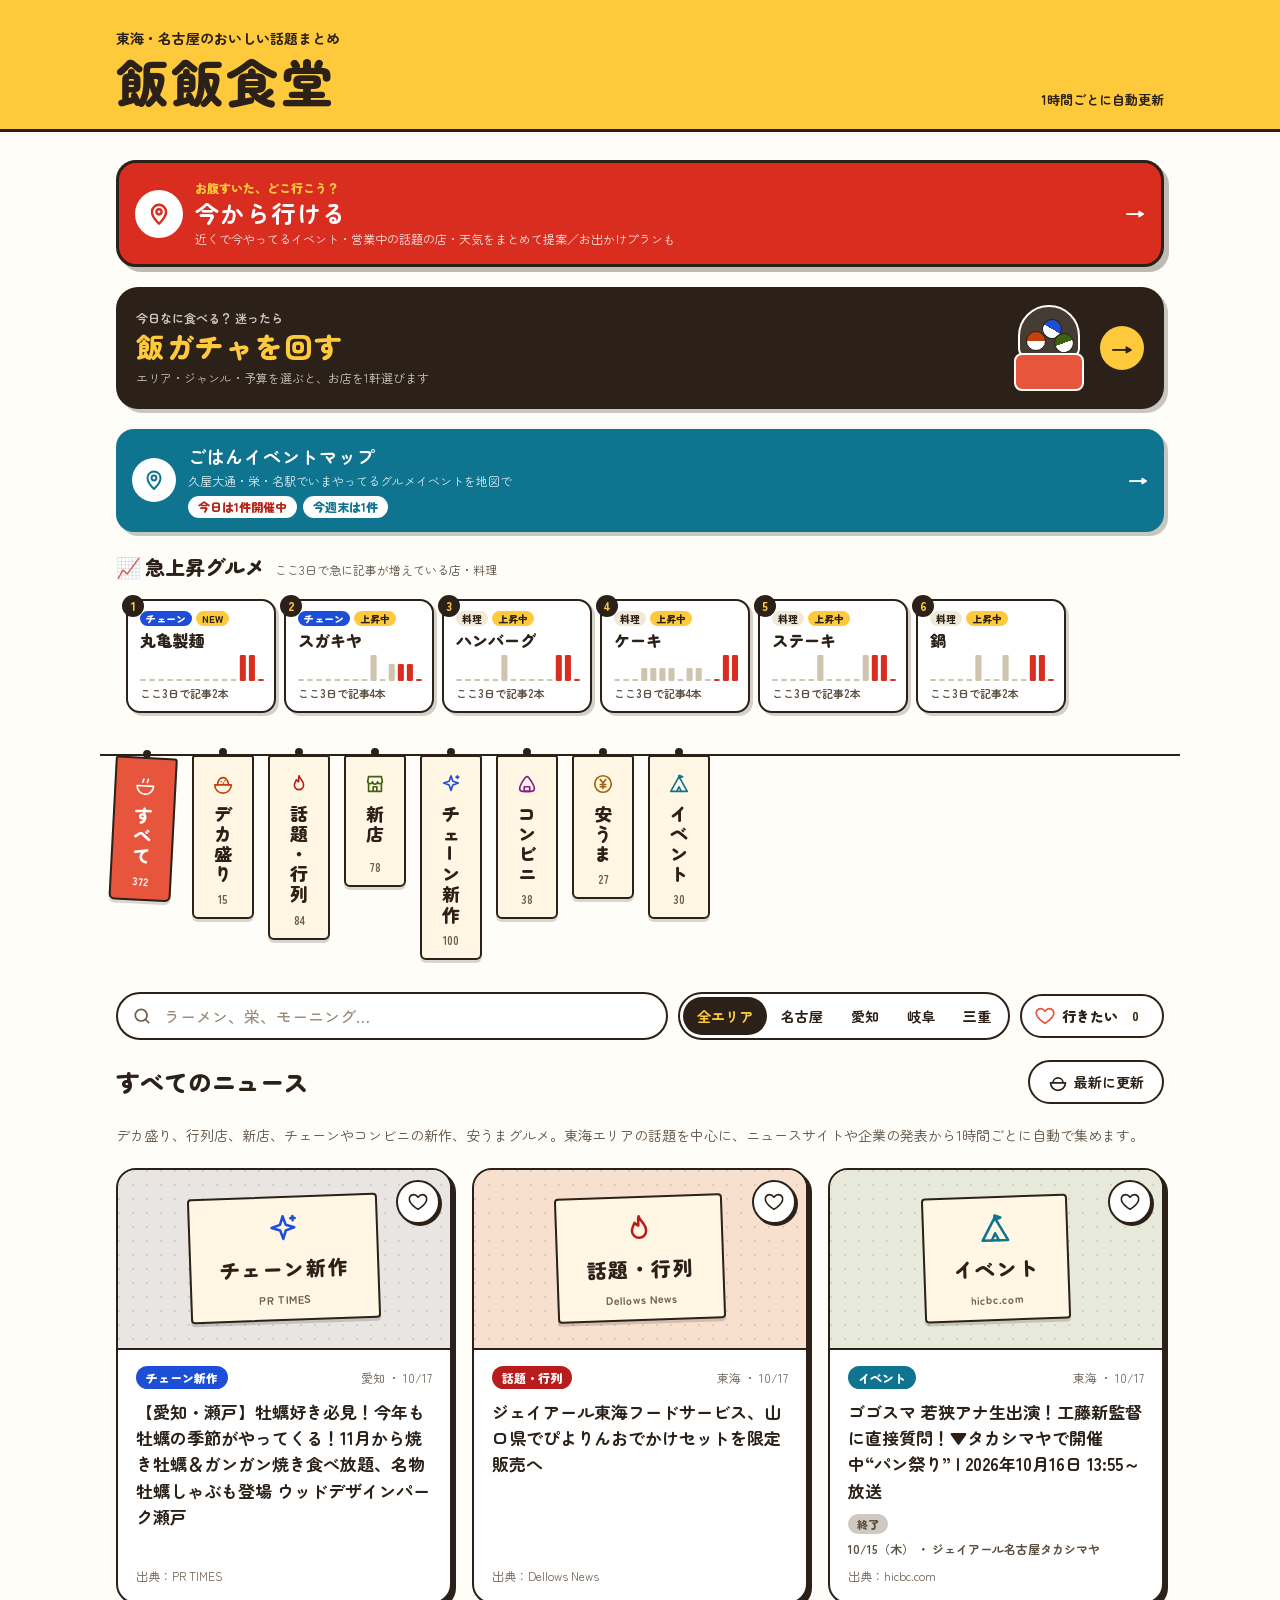
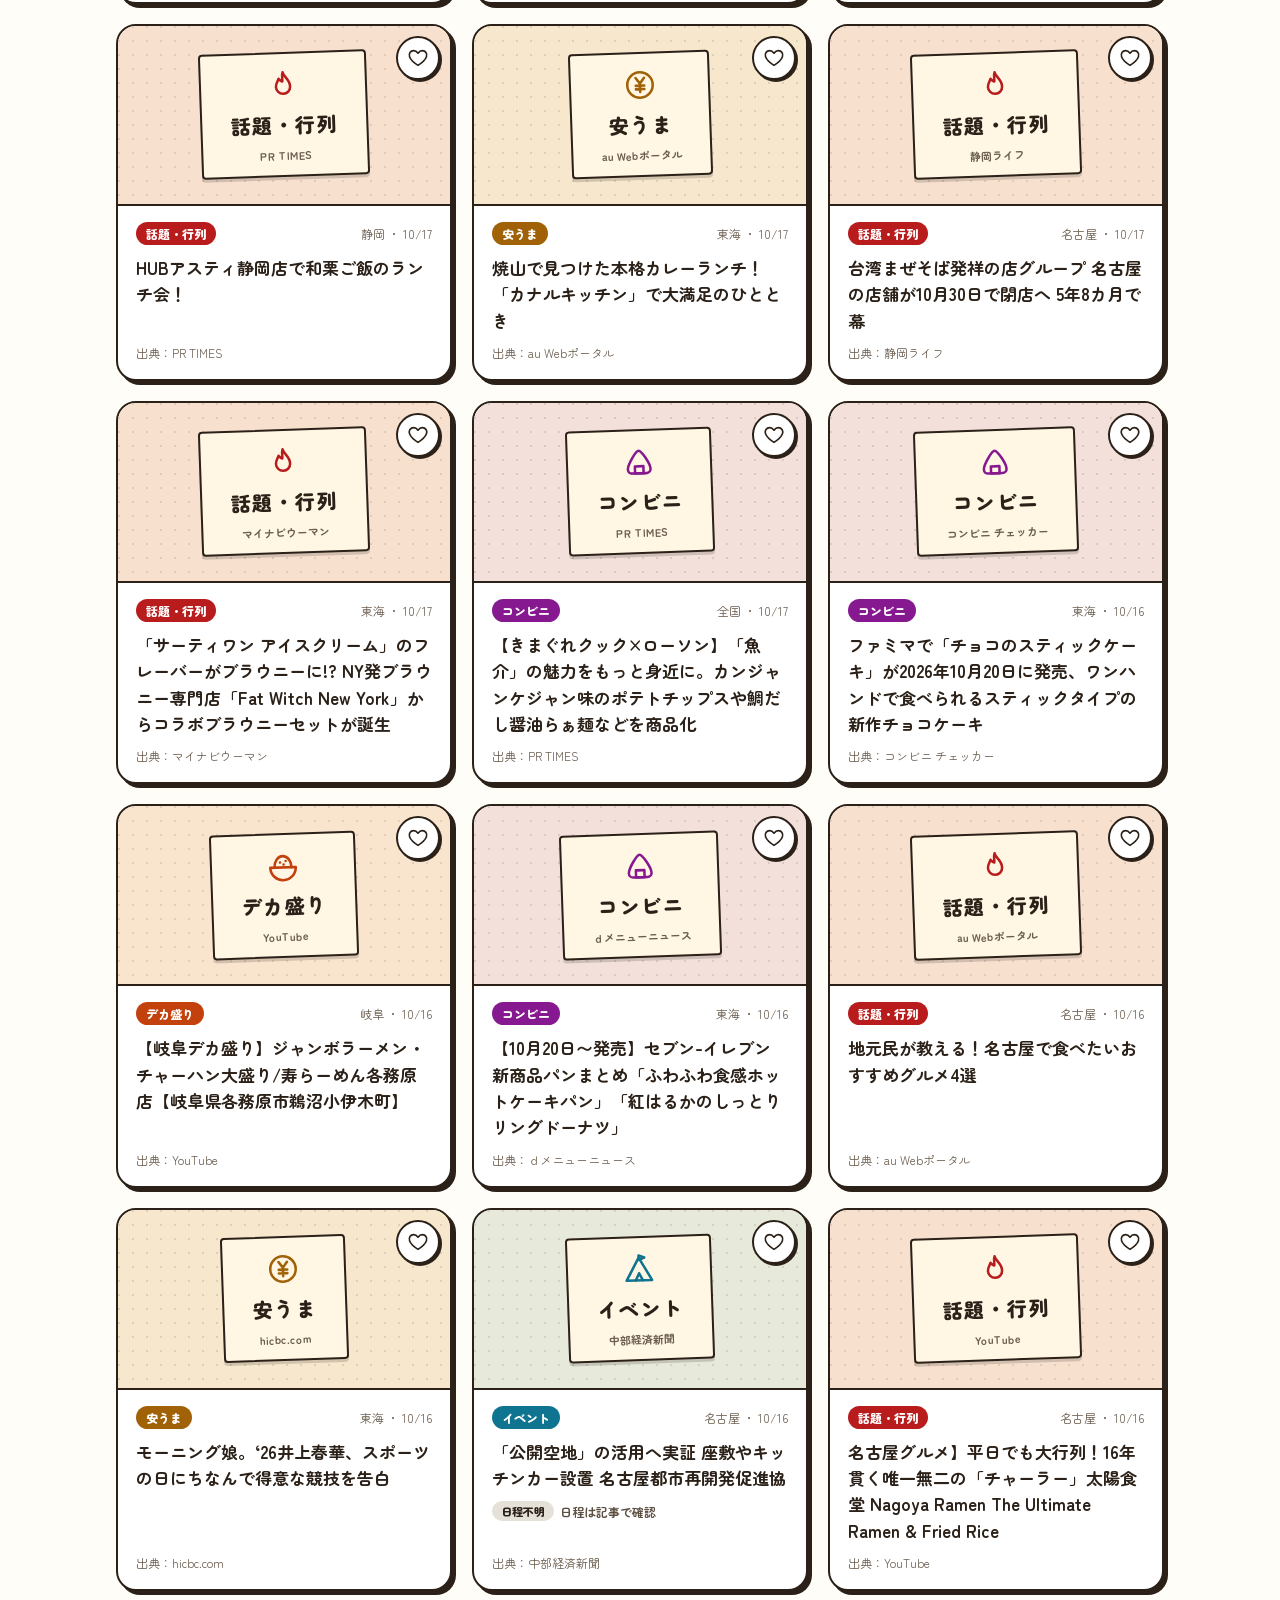
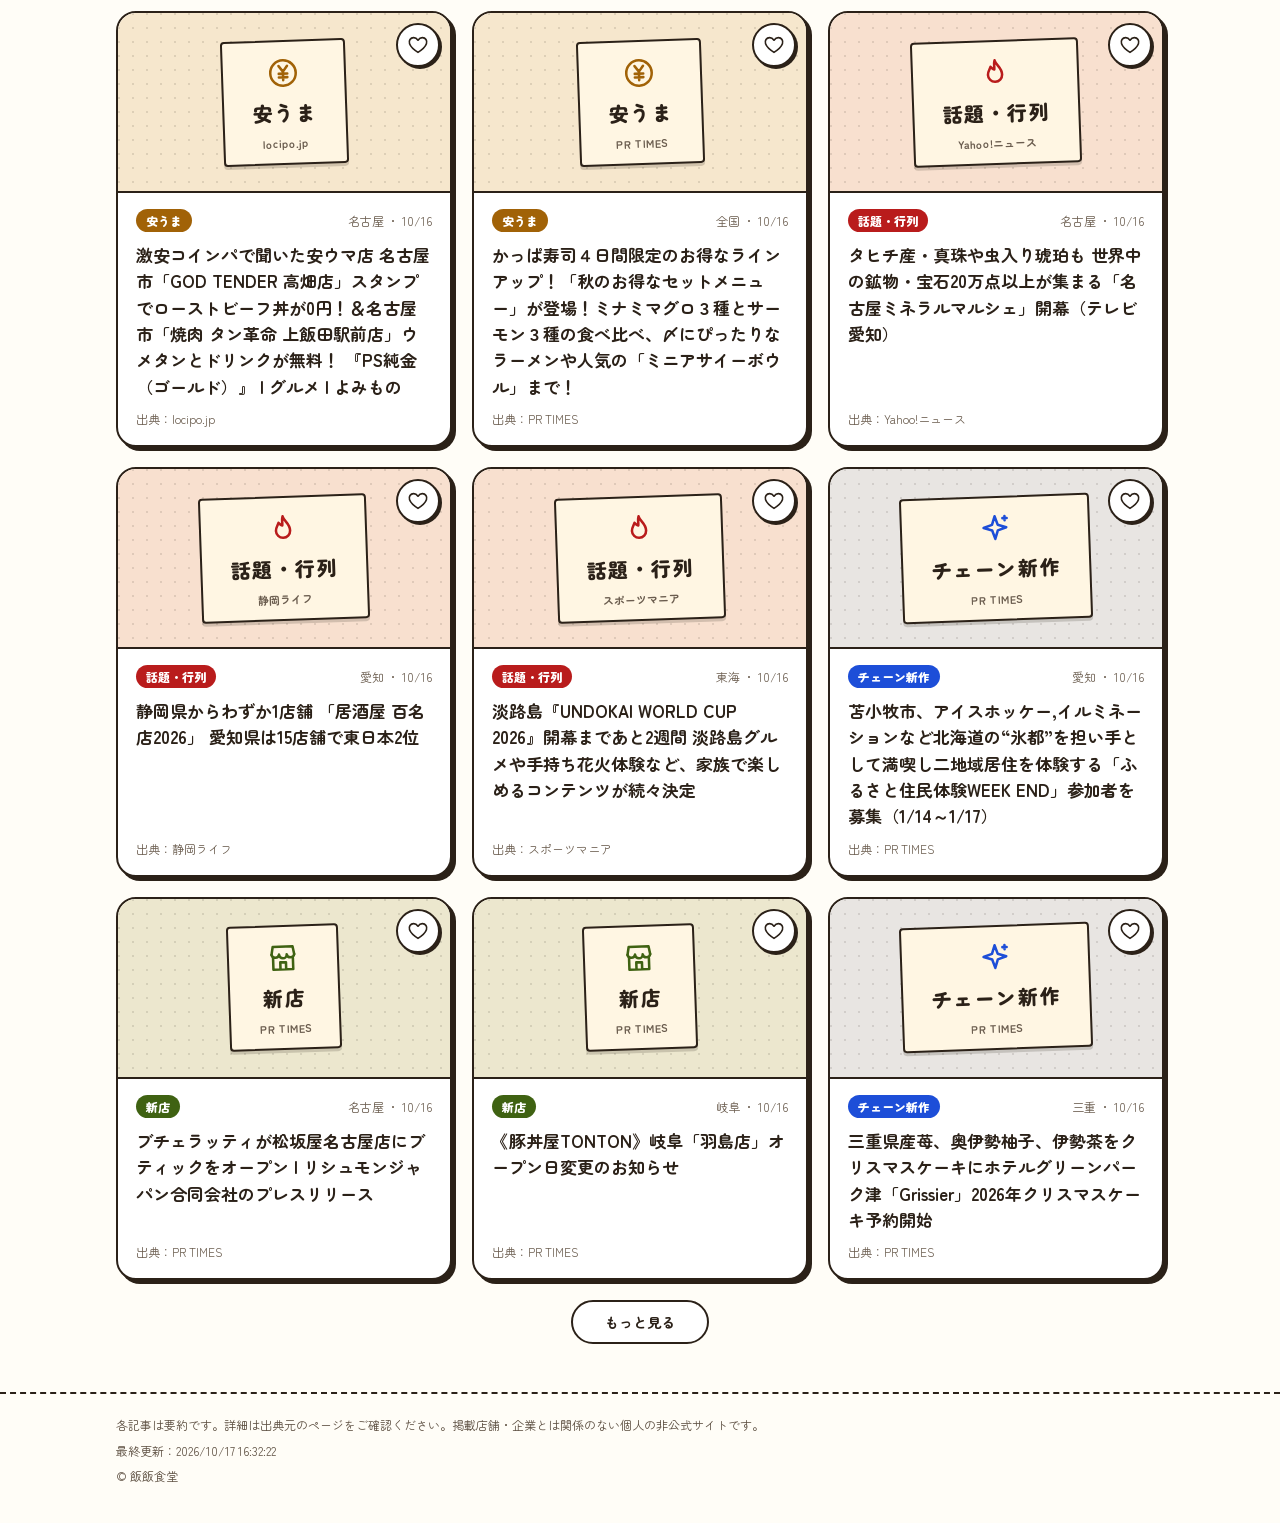
==== commit ed405068: "「今から行ける」「お出かけプラン」「急上昇グルメ」を追加 - 今から行ける（now.html）：現在地か場所を選ぶと、今日のイベント・話題のお店・営業中のお店・これからの天気から   「歩いて◯分の◯" ====
--- a/index.html
+++ b/index.html
@@ -40,6 +40,11 @@
 </div>
 
 <main class="wrap main">
+  <a class="now-entry" href="now.html">
+    <span class="now-entry-icon" aria-hidden="true"><svg viewBox="0 0 24 24" fill="none" stroke="currentColor" stroke-width="2.2" stroke-linecap="round" stroke-linejoin="round"><path d="M12 21s-6.5-6.2-6.5-11a6.5 6.5 0 0 1 13 0c0 4.8-6.5 11-6.5 11z"/><circle cx="12" cy="10" r="2.4"/></svg></span>
+    <span class="now-entry-text"><span class="now-entry-small">お腹すいた、どこ行こう？</span><b>今から行ける</b><span>近くで今やってるイベント・営業中の話題の店・天気をまとめて提案／お出かけプランも</span></span>
+    <span class="ev-entry-arrow" aria-hidden="true">→</span>
+  </a>
   <a class="gacha-entry" href="gacha.html">
     <span class="ge-text">
       <span class="ge-small">今日なに食べる？ 迷ったら</span>
@@ -57,6 +62,14 @@
     <span class="ev-entry-text"><b>ごはんイベントマップ</b><span>久屋大通・栄・名駅でいまやってるグルメイベントを地図で</span></span>
     <span class="ev-entry-arrow" aria-hidden="true">→</span>
   </a>
+
+  <section class="tr" id="trends" aria-labelledby="tr-heading" hidden>
+    <div class="tr-head">
+      <h2 id="tr-heading"><span class="tr-fire" aria-hidden="true">📈</span>急上昇グルメ</h2>
+      <span class="tr-sub">ここ3日で急に記事が増えている店・料理</span>
+    </div>
+    <div class="tr-row" id="tr-row"></div>
+  </section>
 
   <nav class="tabs" id="tabs" aria-label="カテゴリ"></nav>
 
--- a/assets/style.css
+++ b/assets/style.css
@@ -931,7 +931,7 @@
   min-height: 40px; padding: 0 14px; border-radius: 999px; cursor: pointer; font-family: inherit; font-size: 13px; font-weight: 900;
   background: #fff; color: var(--ink); border: 2px solid var(--ink);
 }
-.ev-spot:first-child { background: #0E7490; color: #fff; border-color: #0E7490; }
+.ev-spot.is-on { background: #0E7490; color: #fff; border-color: #0E7490; }
 .ev-map {
   height: 58vh; min-height: 320px; max-height: 560px; border-radius: 18px; border: 2px solid var(--ink); overflow: hidden;
   box-shadow: 4px 4px 0 rgba(43, 33, 24, .25); background: #E9E4D8; z-index: 0;
@@ -984,3 +984,300 @@
 .ev-onmap-icon { display: inline-flex; width: 16px; height: 16px; }
 .ev-onmap-icon svg { width: 100%; height: 100%; }
 .ev-src { font-size: 11px; color: var(--muted); }
+
+/* 今週末のおすすめ */
+.ev-weekend {
+  padding: 14px; border-radius: 18px; background: var(--yellow, #FFC93C); border: 2px solid var(--ink);
+  box-shadow: 4px 4px 0 rgba(43, 33, 24, .25); display: flex; flex-direction: column; gap: 10px; min-width: 0;
+}
+.ev-wk-head { display: flex; flex-wrap: wrap; align-items: baseline; gap: 4px 10px; }
+.ev-wk-head h2 { margin: 0; font-size: 20px; font-weight: 900; }
+.ev-wk-days { font-size: 13px; font-weight: 900; color: var(--ink); }
+.ev-wk-empty { margin: 0; font-size: 13px; line-height: 1.7; }
+.ev-wk-row {
+  display: flex; gap: 10px; overflow-x: auto; scroll-snap-type: x mandatory; padding: 2px 2px 6px; margin: 0 -4px;
+  -webkit-overflow-scrolling: touch; overscroll-behavior-x: contain;
+}
+.ev-wk-card {
+  flex: 0 0 min(260px, 78%); scroll-snap-align: start; display: flex; flex-direction: column; gap: 6px;
+  padding: 12px; border-radius: 14px; background: #fff; border: 2px solid var(--ink);
+}
+.ev-wk-title {
+  font-size: 14px; font-weight: 900; line-height: 1.5; color: var(--ink);
+  display: -webkit-box; -webkit-line-clamp: 3; -webkit-box-orient: vertical; overflow: hidden;
+}
+.ev-wk-venue { margin: 0; font-size: 12px; font-weight: 700; color: #0E7490; }
+.ev-wk-foot { display: flex; flex-wrap: wrap; gap: 6px; margin-top: auto; }
+
+/* イベントの行きたい */
+.ev-save {
+  display: inline-flex; align-items: center; gap: 4px; min-height: 36px; padding: 0 12px; border-radius: 999px; cursor: pointer;
+  background: #fff; color: #D92D20; border: 2px solid #D92D20; font-family: inherit; font-size: 12px; font-weight: 900;
+}
+.ev-save.on { background: #D92D20; color: #fff; }
+.ev-save-icon { display: inline-flex; width: 16px; height: 16px; }
+.ev-save-icon svg { width: 100%; height: 100%; }
+.ev-save.on .ev-save-icon svg { fill: currentColor; }
+
+/* 行きたいイベントのお知らせ */
+.ev-notice {
+  display: flex; flex-direction: column; gap: 8px; padding: 12px 14px; border-radius: 16px;
+  background: #FFF4F2; border: 2px solid #D92D20; box-shadow: 3px 3px 0 rgba(217, 45, 32, .25);
+}
+.ev-notice-head { display: flex; align-items: center; justify-content: space-between; gap: 8px; color: #B42318; font-size: 14px; }
+.ev-notice-close {
+  flex: none; width: 36px; height: 36px; border-radius: 50%; border: 0; background: transparent; cursor: pointer;
+  font-size: 22px; line-height: 1; color: #B42318; font-family: inherit;
+}
+.ev-notice-row {
+  display: flex; flex-wrap: wrap; align-items: center; gap: 4px 8px; padding-top: 8px;
+  border-top: 1px dashed rgba(217, 45, 32, .35); color: var(--ink); text-decoration: none;
+}
+.ev-notice-tag { flex: none; padding: 2px 8px; border-radius: 999px; background: #FFC93C; font-size: 12px; font-weight: 900; }
+.ev-notice-tag.today { background: #D92D20; color: #fff; }
+.ev-notice-title { flex: 1 1 200px; min-width: 0; font-size: 13px; font-weight: 700; line-height: 1.5; text-decoration: underline; }
+.ev-notice-venue { font-size: 12px; color: #0E7490; font-weight: 700; }
+main > .ev-notice { margin-bottom: 12px; }
+
+/* イベントの写真 */
+.ev-photo { display: block; color: inherit; }
+.ev-photo .photo { height: 100%; border-bottom: 0; }
+.ev-photo .photo-fallback { padding: 8px 16px; gap: 4px; }
+.ev-photo .photo-fallback .tab-icon { width: 26px; height: 26px; }
+.ev-photo .fb-label { font-size: 15px; }
+.ev-photo-card { height: 150px; margin: -14px -14px 2px; border-bottom: 2px solid var(--ink); border-radius: 14px 14px 0 0; overflow: hidden; }
+.ev-photo-wk { height: 120px; margin: -12px -12px 2px; border-bottom: 2px solid var(--ink); border-radius: 12px 12px 0 0; overflow: hidden; }
+.ev-photo-pop { width: 100%; height: 96px; border-radius: 10px; overflow: hidden; border: 1.5px solid var(--ink); }
+.ev-photo-pop .photo.no-photo { display: none; }
+.ev-notice-thumb { flex: none; width: 52px; height: 52px; border-radius: 10px; border: 1.5px solid var(--ink); overflow: hidden; }
+.ev-notice-thumb.no-photo { display: none; }
+.ev-wk-card, .ev-card { overflow: hidden; }
+.ev-photo-pop:has(.no-photo) { display: none; }
+
+/* 屋内・屋外 */
+.ev-place { padding: 1px 8px; border-radius: 999px; font-size: 11px; font-weight: 900; border: 1.5px solid currentColor; }
+.ev-place.indoor { color: #0E7490; background: #E6F4F7; }
+.ev-place.outdoor { color: #3F7D20; background: #EEF7E6; }
+
+/* 同じイベントの記事 */
+.ev-more { font-size: 12px; }
+.ev-more summary {
+  display: inline-flex; align-items: center; min-height: 32px; padding: 0 10px; border-radius: 999px; cursor: pointer;
+  background: #FFF6E3; border: 1.5px dashed rgba(43, 33, 24, .45); font-weight: 900; color: var(--sub); list-style: none;
+}
+.ev-more summary::-webkit-details-marker { display: none; }
+.ev-more summary::after { content: '▾'; margin-left: 6px; }
+.ev-more[open] summary::after { content: '▴'; }
+.ev-more-list { margin: 8px 0 0; padding: 0 0 0 18px; display: flex; flex-direction: column; gap: 6px; line-height: 1.5; }
+.ev-more-list a { color: var(--ink); text-decoration: underline; font-weight: 700; }
+
+/* カレンダーに追加 */
+.ev-cal { position: relative; }
+.ev-cal-btn {
+  display: inline-flex; align-items: center; gap: 4px; min-height: 36px; padding: 0 12px; border-radius: 999px; cursor: pointer;
+  background: #fff; color: var(--ink); border: 2px solid var(--ink); font-size: 12px; font-weight: 900; list-style: none;
+}
+.ev-cal-btn::-webkit-details-marker { display: none; }
+.ev-cal[open] .ev-cal-btn { background: var(--ink); color: var(--yellow); }
+.ev-cal-menu {
+  margin-top: 6px; display: flex; flex-direction: column; gap: 6px; padding: 10px; border-radius: 12px;
+  background: #FFF6E3; border: 2px solid var(--ink); min-width: 220px;
+}
+.ev-cal-link {
+  display: flex; align-items: center; min-height: 40px; padding: 0 12px; border-radius: 10px; background: #fff;
+  border: 1.5px solid rgba(43, 33, 24, .35); font-size: 13px; font-weight: 900; color: var(--ink); text-decoration: none;
+}
+.ev-cal-note { margin: 0; font-size: 11px; color: var(--muted); line-height: 1.5; }
+.ev-card-foot .ev-cal { flex-basis: auto; }
+.ev-card-foot .ev-cal[open] { flex-basis: 100%; }
+
+/* トップの入口：今日の件数 */
+.ev-entry-live { display: flex; flex-wrap: wrap; gap: 6px; margin-top: 4px; }
+.ev-entry-live em {
+  font-style: normal; padding: 2px 10px; border-radius: 999px; background: #fff; color: #B42318; font-size: 12px; font-weight: 900;
+}
+.ev-entry-live em + em { color: #0E7490; }
+
+/* 週末の天気 */
+.ev-wx-row { display: flex; flex-wrap: wrap; align-items: center; gap: 6px; }
+.ev-wx {
+  display: inline-flex; align-items: center; gap: 5px; padding: 4px 10px; border-radius: 999px; background: #fff;
+  border: 2px solid var(--ink); font-size: 12px; font-weight: 700;
+}
+.ev-wx b { font-weight: 900; }
+.ev-wx-icon { font-size: 15px; line-height: 1; }
+.ev-wx-temp { color: var(--sub); }
+.ev-wx-pop { color: #0E7490; font-weight: 900; }
+.ev-wx.rainy { background: #E6F0FA; border-color: #1D5FA8; }
+.ev-wx-src { font-size: 11px; color: var(--sub); }
+.ev-rain {
+  display: flex; flex-wrap: wrap; align-items: center; gap: 8px 12px; padding: 10px 12px; border-radius: 14px;
+  background: #1D5FA8; color: #fff;
+}
+.ev-rain p { margin: 0; flex: 1 1 220px; font-size: 13px; font-weight: 900; line-height: 1.6; }
+.ev-rain-btn {
+  min-height: 40px; padding: 0 14px; border-radius: 999px; border: 2px solid #fff; background: #fff; color: #1D5FA8;
+  font-family: inherit; font-size: 13px; font-weight: 900; cursor: pointer;
+}
+.ev-place.rainwarn { color: #1D5FA8; background: #E6F0FA; }
+
+/* ================= 今から行ける ／ お出かけプラン ================= */
+.nw { display: flex; flex-direction: column; gap: 12px; }
+.nw .g-pill { color: var(--ink); border-color: rgba(43, 33, 24, .35); }
+.nw .g-pill[aria-pressed="true"] { background: var(--ink); border-color: var(--ink); color: var(--yellow); }
+.nw .g-label { color: var(--sub); }
+.nw-tabs { display: grid; grid-template-columns: 1fr 1fr; gap: 0; border: 2px solid var(--ink); border-radius: 14px; overflow: hidden; }
+.nw-tab {
+  min-height: 46px; border: 0; background: #fff; color: var(--ink); font-family: inherit; font-size: 15px; font-weight: 900; cursor: pointer;
+}
+.nw-tab + .nw-tab { border-left: 2px solid var(--ink); }
+.nw-tab[aria-selected="true"] { background: var(--ink); color: var(--yellow); }
+.nw-panel { display: flex; flex-direction: column; gap: 12px; }
+.nw-panel[hidden] { display: none; }
+.nw-start { display: flex; flex-direction: column; gap: 10px; }
+.nw-go {
+  display: inline-flex; align-items: center; justify-content: center; gap: 10px; min-height: 60px; padding: 0 22px;
+  border-radius: 18px; border: 3px solid var(--ink); background: #D92D20; color: #fff; cursor: pointer;
+  font-family: inherit; font-size: 20px; font-weight: 900; letter-spacing: .06em; box-shadow: 0 5px 0 var(--ink);
+  transition: transform .1s, box-shadow .1s;
+}
+.nw-go:active:not(:disabled) { transform: translateY(4px); box-shadow: 0 1px 0 var(--ink); }
+.nw-go:disabled { opacity: .6; cursor: default; }
+.nw-go-icon { display: inline-flex; width: 26px; height: 26px; }
+.nw-go-icon svg { width: 100%; height: 100%; }
+.nw-or { display: flex; flex-direction: column; gap: 6px; font-size: 12px; font-weight: 700; color: var(--sub); }
+.nw-spots { display: flex; flex-wrap: wrap; gap: 6px; }
+.nw-status { margin: 0; font-size: 13px; font-weight: 700; color: var(--sub); min-height: 1em; }
+.nw-status:empty { display: none; }
+#nw-result, #pl-result { display: flex; flex-direction: column; gap: 14px; }
+#nw-result[hidden], #pl-result[hidden] { display: none; }
+.nw-wx { display: flex; flex-wrap: wrap; align-items: center; gap: 6px; }
+.nw-wx:empty { display: none; }
+
+.nw-story {
+  display: flex; flex-direction: column; gap: 12px; padding: 16px; border-radius: 20px;
+  background: var(--yellow); border: 2px solid var(--ink); box-shadow: 4px 4px 0 rgba(43, 33, 24, .25);
+}
+.nw-story-kicker { margin: 0; font-size: 12px; font-weight: 900; letter-spacing: .1em; color: #8A5A00; }
+.nw-story-text { margin: 0; font-size: 18px; font-weight: 900; line-height: 1.7; color: var(--ink); }
+.nw-picks { display: flex; flex-direction: column; gap: 8px; }
+.nw-pick, .nw-step-card {
+  position: relative; display: flex; gap: 10px; padding: 10px; border-radius: 14px; background: #fff; border: 2px solid var(--ink);
+}
+.nw-pick-n {
+  position: absolute; top: -8px; left: -8px; width: 26px; height: 26px; border-radius: 50%; background: #D92D20; color: #fff;
+  display: flex; align-items: center; justify-content: center; font-size: 13px; font-weight: 900; border: 2px solid var(--ink); z-index: 1;
+}
+.nw-pick-body, .nw-row-body { flex: 1; min-width: 0; display: flex; flex-direction: column; align-items: flex-start; gap: 4px; }
+.nw-pick-title { font-size: 16px; font-weight: 900; line-height: 1.45; color: var(--ink); text-decoration: underline; text-decoration-thickness: 1px; }
+.nw-thumb { flex: none; width: 76px; height: 76px; border-radius: 10px; overflow: hidden; background: var(--photo, #F1E9D8); border: 1.5px solid rgba(43, 33, 24, .3); }
+.nw-thumb img { width: 100%; height: 100%; object-fit: cover; display: block; }
+.nw-thumb.none { background: radial-gradient(circle at 1px 1px, rgba(43, 33, 24, .14) 1px, transparent 0) 0 0 / 10px 10px, #FFF6E3; }
+.nw-tag { display: inline-block; padding: 1px 8px; border-radius: 999px; font-size: 11px; font-weight: 900; background: #F1E9D8; color: var(--ink); }
+.nw-tag.event { background: #0E7490; color: #fff; }
+.nw-tag.buzz { background: #B91C1C; color: #fff; }
+.nw-tag.open { background: #3F7D20; color: #fff; }
+.nw-tag.closed { background: #CFCAC0; color: #5C4E40; }
+.nw-meta { font-size: 12px; font-weight: 900; color: #0E7490; }
+.nw-row-sub { margin: 0; font-size: 12px; line-height: 1.5; color: var(--sub); overflow: hidden; display: -webkit-box; -webkit-line-clamp: 2; -webkit-box-orient: vertical; }
+.nw-news-link { font-size: 12px; font-weight: 700; color: #B91C1C; line-height: 1.5; overflow: hidden; display: -webkit-box; -webkit-line-clamp: 2; -webkit-box-orient: vertical; }
+.nw-dir {
+  display: inline-flex; align-items: center; min-height: 32px; padding: 0 12px; border-radius: 999px; font-size: 12px; font-weight: 900;
+  background: #E6F4F7; color: #0E7490; border: 1.5px solid #0E7490; text-decoration: none;
+}
+.nw-act {
+  display: inline-flex; align-items: center; justify-content: center; min-height: 44px; padding: 0 18px; border-radius: 999px;
+  border: 2px solid var(--ink); background: #fff; color: var(--ink); font-family: inherit; font-size: 14px; font-weight: 900;
+  cursor: pointer; text-decoration: none; align-self: flex-start;
+}
+.nw-act.line { background: #06C755; border-color: #06C755; color: #fff; }
+.nw-map { height: 46vh; min-height: 280px; max-height: 460px; }
+.nw-pin {
+  position: relative; display: block; width: 34px; height: 34px; border-radius: 50% 50% 50% 0; transform: rotate(-45deg);
+  border: 3px solid var(--ink); box-shadow: 2px 2px 0 rgba(0, 0, 0, .3); background: #FFC93C;
+}
+.nw-pin > span {
+  position: absolute; inset: 0; display: flex; align-items: center; justify-content: center; transform: rotate(45deg);
+  font: 900 13px/1 'Zen Maru Gothic', sans-serif; color: var(--ink);
+}
+.nw-pin.here { background: #1D5FA8; } .nw-pin.here > span { color: #fff; }
+.nw-pin.event { background: #0E7490; } .nw-pin.event > span { color: #fff; }
+.nw-pin.shop { background: #D92D20; } .nw-pin.shop > span { color: #fff; }
+
+.nw-sec { display: flex; flex-direction: column; gap: 8px; }
+.nw-sec h2 { margin: 6px 0 0; font-size: 19px; font-weight: 900; }
+.nw-list { display: grid; grid-template-columns: repeat(auto-fill, minmax(300px, 1fr)); gap: 8px; }
+.nw-row { display: flex; gap: 10px; padding: 10px; border-radius: 14px; background: #fff; border: 2px solid var(--ink); min-width: 0; }
+.nw-row-top { display: flex; flex-wrap: wrap; align-items: center; gap: 6px; }
+.nw-row-title { font-size: 14px; font-weight: 900; line-height: 1.45; color: var(--ink); }
+.nw-empty { margin: 0; font-size: 13px; color: var(--sub); grid-column: 1 / -1; }
+.nw-genres { margin-top: -2px; }
+
+/* プラン */
+.nw-form { display: flex; flex-direction: column; gap: 6px; padding: 14px; border-radius: 18px; background: #fff; border: 2px solid var(--ink); }
+.nw-form .g-field { display: flex; flex-direction: column; gap: 6px; }
+.nw-make { margin-top: 10px; font-size: 18px; min-height: 54px; }
+.nw-plan-head { display: flex; flex-direction: column; gap: 6px; }
+.nw-plan-head h2 { margin: 0; font-size: 21px; font-weight: 900; }
+.nw-steps { list-style: none; margin: 0; padding: 0; display: flex; flex-direction: column; gap: 0; }
+.nw-step { display: grid; grid-template-columns: 52px minmax(0, 1fr); gap: 8px; align-items: start; }
+.nw-step-time { padding-top: 12px; font-size: 16px; font-weight: 900; color: #D92D20; text-align: right; }
+.nw-walk { margin: 0 0 0 60px; padding: 8px 0 8px 18px; border-left: 3px dotted rgba(43, 33, 24, .4); font-size: 12px; font-weight: 700; color: var(--sub); }
+.nw-step + .nw-step { margin-top: 10px; }
+.nw-step-acts { display: flex; flex-wrap: wrap; gap: 6px; margin-top: 2px; }
+.nw-mini {
+  min-height: 32px; padding: 0 12px; border-radius: 999px; font-family: inherit; font-size: 12px; font-weight: 900; cursor: pointer;
+  background: #FFF6E3; color: var(--ink); border: 1.5px dashed rgba(43, 33, 24, .55);
+}
+.nw-plan-actions { display: flex; flex-wrap: wrap; gap: 8px; }
+.nw-note { margin: 0; font-size: 11px; line-height: 1.6; color: var(--muted); }
+@media (max-width: 380px) {
+  .nw-thumb { width: 62px; height: 62px; }
+  .nw-story-text { font-size: 16px; }
+}
+
+/* トップ：今から行ける入口 */
+.now-entry {
+  display: flex; align-items: center; gap: 12px; padding: 16px; border-radius: 20px; text-decoration: none;
+  background: #D92D20; color: #fff; border: 3px solid var(--ink); box-shadow: 5px 5px 0 rgba(43, 33, 24, .3);
+}
+.now-entry:hover { color: #fff; transform: translate(-1px, -1px); }
+.now-entry-icon { flex: none; width: 48px; height: 48px; border-radius: 50%; background: #fff; color: #D92D20; display: flex; align-items: center; justify-content: center; }
+.now-entry-icon svg { width: 26px; height: 26px; }
+.now-entry-text { flex: 1; min-width: 0; display: flex; flex-direction: column; gap: 2px; font-size: 12px; line-height: 1.5; color: rgba(255, 255, 255, .88); }
+.now-entry-text b { font-size: 24px; color: #fff; letter-spacing: .06em; line-height: 1.2; }
+.now-entry-small { font-weight: 900; color: var(--yellow); }
+
+/* トップ：急上昇グルメ */
+.tr { display: flex; flex-direction: column; gap: 8px; min-width: 0; }
+.tr[hidden] { display: none; }
+.tr-head { display: flex; flex-wrap: wrap; align-items: baseline; gap: 2px 10px; }
+.tr-head h2 { margin: 0; font-size: 20px; font-weight: 900; }
+.tr-fire { margin-right: 4px; }
+.tr-sub { font-size: 12px; color: var(--sub); }
+.tr-row { display: flex; gap: 8px; overflow-x: auto; padding: 4px 2px 8px; scroll-snap-type: x mandatory; overscroll-behavior-x: contain; }
+.tr-card {
+  position: relative; flex: 0 0 150px; scroll-snap-align: start; display: flex; flex-direction: column; align-items: flex-start; gap: 4px;
+  padding: 10px 10px 10px 12px; border-radius: 14px; background: #fff; border: 2px solid var(--ink); cursor: pointer;
+  font-family: inherit; color: var(--ink); text-align: left; box-shadow: 3px 3px 0 rgba(43, 33, 24, .2);
+}
+.tr-card:active { transform: translate(2px, 2px); box-shadow: none; }
+.tr-rank {
+  position: absolute; top: -6px; left: -6px; width: 22px; height: 22px; border-radius: 50%; background: var(--ink); color: var(--yellow);
+  display: flex; align-items: center; justify-content: center; font-size: 12px; font-weight: 900;
+}
+.tr-top { display: flex; flex-wrap: wrap; gap: 4px; }
+.tr-kind { padding: 0 6px; border-radius: 999px; font-size: 10px; font-weight: 900; background: #F1E9D8; }
+.tr-kind.shop { background: #B91C1C; color: #fff; }
+.tr-kind.chain { background: #1D4ED8; color: #fff; }
+.tr-badge { padding: 0 6px; border-radius: 999px; font-size: 10px; font-weight: 900; background: #FFC93C; }
+.tr-label { font-size: 16px; font-weight: 900; line-height: 1.3; overflow: hidden; display: -webkit-box; -webkit-line-clamp: 2; -webkit-box-orient: vertical; }
+.tr-spark { display: block; width: 100%; height: 26px; }
+.tr-spark svg { width: 100%; height: 100%; display: block; }
+.tr-count { font-size: 11px; font-weight: 700; color: var(--sub); }
+.mini-nav { overflow-x: auto; flex-wrap: nowrap; min-width: 0; scrollbar-width: none; }
+.mini-nav::-webkit-scrollbar { display: none; }
+.mini-nav a { flex: none; }
+.mini-inner { min-width: 0; }
+.mini-logo { flex: none; white-space: nowrap; }
+.tr-row { padding: 10px 2px 8px 10px; }
